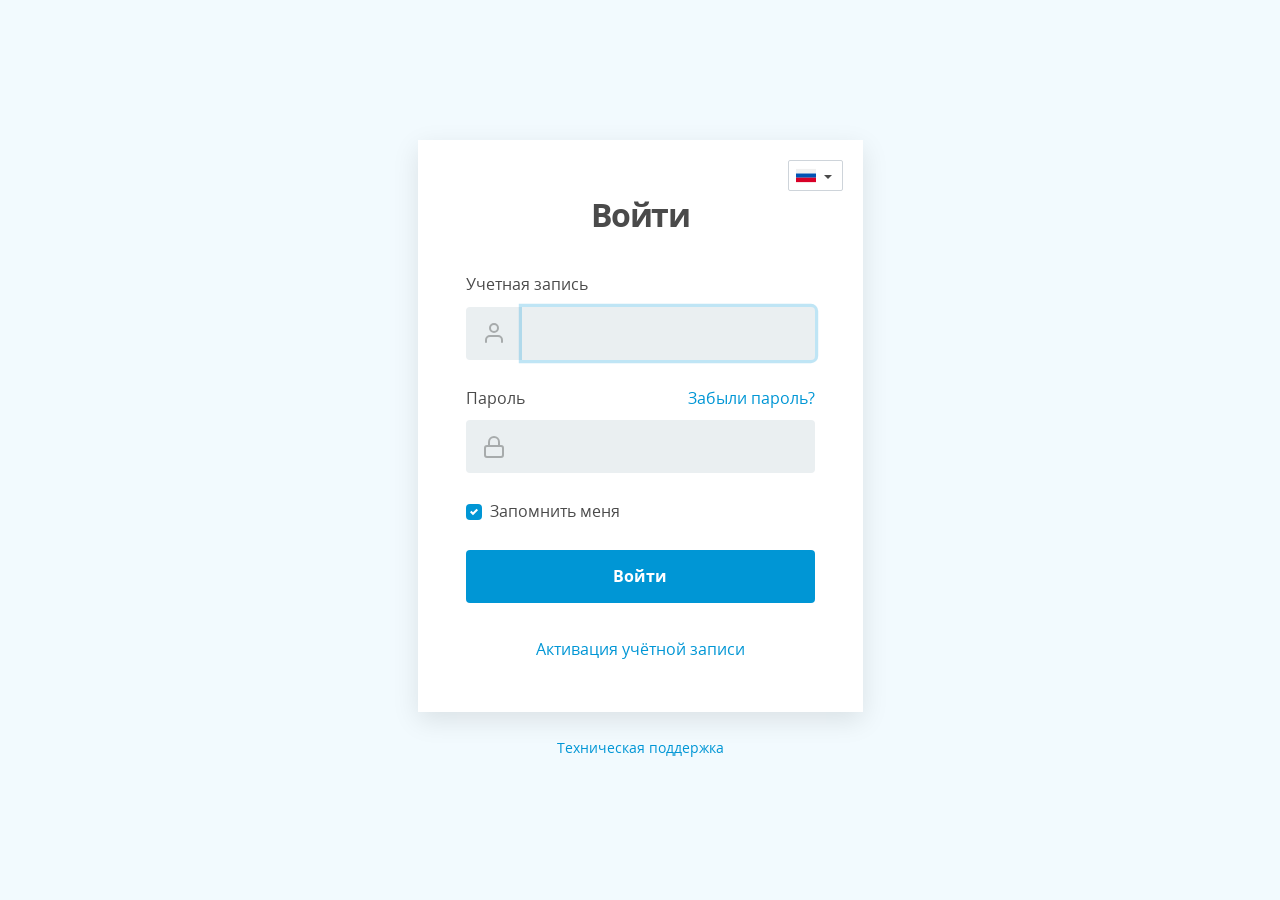
==== index.html @ 30543e61 "update" ====
<!DOCTYPE html>
<html lang="ru">

<!-- Mirrored from esa.dvfu.ru/ by HTTrack Website Copier/3.x [XR&CO'2014], Tue, 08 Dec 2020 04:22:33 GMT -->
<!-- Added by HTTrack --><meta http-equiv="content-type" content="text/html;charset=UTF-8" /><!-- /Added by HTTrack -->
<head><meta name='csrf-token-name' content='csrftoken'/>
<meta name='csrf-token-value' content='164ea2ec2361bfdc04ac059c61778457e42acf6ba3e9573d72e078dc01e2fca090eda93d93e2d78c'/>
<meta name='hmac-token-name' content='Ajax-Token'/>

    
<meta http-equiv="X-UA-Compatible" content="IE=edge">
<meta charset="UTF-8">
<meta name="viewport" content="width=device-width, initial-scale=1">
<link rel="apple-touch-icon" sizes="180x180" href="favicon/apple-touch-icon9a7b.png?v=wAXxPe8bK4">
<link rel="icon" type="image/png" sizes="32x32" href="favicon/favicon-32x329a7b.png?v=wAXxPe8bK4">
<link rel="icon" type="image/png" sizes="16x16" href="favicon/favicon-16x169a7b.png?v=wAXxPe8bK4">
<link rel="manifest" href="favicon/site9a7b.webmanifest?v=wAXxPe8bK4">
<link rel="mask-icon" href="favicon/safari-pinned-tab9a7b.svg?v=wAXxPe8bK4" color="#5bbad5">
<link rel="shortcut icon" href="favicon/favicon9a7b.ico?v=wAXxPe8bK4">
<meta name="apple-mobile-web-app-title" content="Мой универ">
<meta name="application-name" content="Мой универ">
<meta name="msapplication-TileColor" content="#2b5797">
<meta name="msapplication-TileImage" content="favicon/mstile-144x1449a7b.png?v=wAXxPe8bK4">
<meta name="theme-color" content="#ffffff">
<meta name="csrf-param" content="_csrf_univer">
<meta name="csrf-token" content="87PFdI1mMIurM_ydnoFkG9yRiZXq4jcSoav6N9Z9elOmhJRC9DId4tF_suvLwjIoqfTwzdK2A0iUnsxmnT4NBA==">
    <title>Единая система авторизации ДВФУ</title>
    <link href="assets/7bed432a/css/style9d5c.css?v=1607314838" rel="stylesheet"></head>
<body><noscript><img src="5ef8d1270fd00472f874afe4e436d539.gif" width="0" height="0" alt="" /></noscript>

<div class="container h-100">
    <div class="row h-100 align-items-center">
        <div class="col-md-9 col-lg-7 col-xl-5 mx-auto">
            <div class="card card__shadow mb-3">
                <div class="card-header text-center pt-7 px-6">
                                        <h2 class="mb-0">Войти</h2>
                    <div class="dropdown show language-select">
                        <a class="btn btn-link dropdown-toggle" href="#" role="button" id="dropdownMenuLink"
                           data-toggle="dropdown" aria-haspopup="true" aria-expanded="false">
                            <img alt="Русский" title="Русский" src="[data-uri]" class="dropdown-image">
                        </a>
                        <div class="dropdown-menu f-S" aria-labelledby="dropdownMenuLink">
                            <a class="dropdown-item" href="#"><img class="dropdown-image" alt="Русский" title="Русский" src="[data-uri]"><span class="dropdown-caption">Русский</span></a>
                        </div>
                    </div>
                </div>
                <div class="card-body pt-3 pb-6 px-6">
<form id="login-form" class="mb-4" action="https://esa.dvfu.ru/" method="post">
<input type="hidden" name="_csrf_univer" value="87PFdI1mMIurM_ydnoFkG9yRiZXq4jcSoav6N9Z9elOmhJRC9DId4tF_suvLwjIoqfTwzdK2A0iUnsxmnT4NBA=="><input type="hidden" name="bu" value="https://univer.dvfu.ru/">
<div class="form-group">
    <label for="inputAccount">Учетная запись</label>
    <div class="input-group mb-3">
        <div class="input-group-prepend">
            <span class="input-group-text" id="accountHelp"><i data-feather="user"></i></span>
        </div>
        <input type="text" class="form-control" id="inputAccount" aria-label="Username" aria-describedby="accountHelp"
               name="username" tabindex="1" autofocus>
    </div>
</div>
<div class="form-group">
    <label for="inputPwd">Пароль</label>
    <a href="forgot.html" class="float-right" tabindex="5">Забыли пароль?</a>
    <div class="input-group mb-3">
        <div class="input-group-prepend">
            <span class="input-group-text" id="pwdHelp"><i data-feather="lock"></i></span>
        </div>
        <input type="password" class="form-control" id="inputPwd" aria-describedby="pwdHelp" name="password"
               tabindex="2">
    </div>
    </div>
<div class="custom-control custom-checkbox mb-3">
    <input type="checkbox" class="custom-control-input" id="checkboxRememberMe" name="rememberMe" value="1" checked
           tabindex="3">
    <label class="custom-control-label" for="checkboxRememberMe">Запомнить меня</label>
</div>
<button type="submit" class="btn btn-primary btn-block" name="login-button" tabindex="4">Войти</button></form><div class="text-center">
    <a href="activate.html" tabindex="6">Активация учётной записи</a>
</div>
</div>
            </div>
            
<div class="row d-lg-none mb-3">
    <div class="col-6 text-center">
        <a class="no-underline" href="https://apps.apple.com/app/id1473402097"><img src="assets/images/btn-appstore.png" class="img-fluid"></a>
    </div>
    <div class="col-6 text-center">
        <a class="no-underline" href="https://play.google.com/store/apps/details?id=ru.dvfu.univer"><img src="assets/images/btn-googleplay.png" class="img-fluid"></a>
    </div>
</div>
<div class="text-center f-S"><a href="https://it-help.dvfu.ru/" title="Техническая поддержка">Техническая поддержка</a></div>        </div>
    </div>
</div>

<script charset="utf-8" src="5e81744b8352e3d07d824bc19f74.js?1606986017540"></script>
<script src="assets/1276e586/jquery.min6fb2.js?v=499162500"></script>
<script src="assets/d6ec9cd2/yiic0e3.js?v=1606159078"></script>
<script src="assets/7bed432a/js/app9d5c.js?v=1607314838"></script>    
<!-- Global site tag (gtag.js) - Google Analytics -->
<script async src="https://www.googletagmanager.com/gtag/js?id=UA-132455446-1"></script>
<script>
    window.dataLayer = window.dataLayer || [];
    function gtag(){dataLayer.push(arguments);}
    gtag('js', new Date());

    gtag('config', 'UA-132455446-1');
</script>

<!-- Yandex.Metrika counter -->
<script type="text/javascript" >
    (function(m,e,t,r,i,k,a){m[i]=m[i]||function(){(m[i].a=m[i].a||[]).push(arguments)};
        m[i].l=1*new Date();k=e.createElement(t),a=e.getElementsByTagName(t)[0],k.async=1,k.src=r,a.parentNode.insertBefore(k,a)})
    (window, document, "script", "../mc.yandex.ru/metrika/tag.js", "ym");

    ym(51912449, "init", {
        id:51912449,
        clickmap:true,
        trackLinks:true,
        accurateTrackBounce:true,
        webvisor:true
    });
</script>
<noscript><div><img src="https://mc.yandex.ru/watch/51912449" style="position:absolute; left:-9999px;" alt="" /></div></noscript>
<!-- /Yandex.Metrika counter --></body>

<!-- Mirrored from esa.dvfu.ru/ by HTTrack Website Copier/3.x [XR&CO'2014], Tue, 08 Dec 2020 04:22:37 GMT -->
</html>
---- assets/7bed432a/css/style9d5c.css ----
@font-face{font-family:Material Icons;font-style:normal;font-weight:400;src:url(../../fonts/vendor/MaterialIcons-Regular.eot);src:local("Material Icons"),local("MaterialIcons-Regular"),url(../../fonts/vendor/MaterialIcons-Regular.woff2) format("woff2"),url(../../fonts/vendor/MaterialIcons-Regular.woff) format("woff"),url(../../fonts/vendor/MaterialIcons-Regular.ttf) format("truetype")}.material-icons{font-family:Material Icons;font-weight:400;font-style:normal;font-size:24px;display:inline-block;line-height:1;text-transform:none;letter-spacing:normal;word-wrap:normal;white-space:nowrap;direction:ltr;-webkit-font-smoothing:antialiased;text-rendering:optimizeLegibility;-moz-osx-font-smoothing:grayscale;font-feature-settings:"liga"}@font-face{font-family:Open Sans;src:local("Open Sans Light"),local("OpenSans-Light"),url(../../fonts/vendor/opensanslight.woff2) format("woff2"),url(../../fonts/vendor/opensanslight.woff) format("woff"),url(../../fonts/vendor/opensanslight.ttf) format("truetype");font-weight:300;font-style:normal}@font-face{font-family:Open Sans;src:local("Open Sans Light Italic"),local("OpenSansLight-Italic"),url(../../fonts/vendor/opensanslightitalic.woff2) format("woff2"),url(../../fonts/vendor/opensanslightitalic.woff) format("woff"),url(../../fonts/vendor/opensanslightitalic.ttf) format("truetype");font-weight:300;font-style:italic}@font-face{font-family:Open Sans;src:local("Open Sans"),local("OpenSans"),url(../../fonts/vendor/opensans.woff2) format("woff2"),url(../../fonts/vendor/opensans.woff) format("woff"),url(../../fonts/vendor/opensans.ttf) format("truetype");font-weight:400;font-style:normal}@font-face{font-family:Open Sans;src:local("Open Sans Italic"),local("OpenSans-Italic"),url(../../fonts/vendor/opensansitalic.woff2) format("woff2"),url(../../fonts/vendor/opensansitalic.woff) format("woff"),url(../../fonts/vendor/opensansitalic.ttf) format("truetype");font-weight:400;font-style:italic}@font-face{font-family:Open Sans;src:local("Open Sans Semibold"),local("OpenSans-Semibold"),url(../../fonts/vendor/opensanssemibold.woff2) format("woff2"),url(../../fonts/vendor/opensanssemibold.woff) format("woff"),url(../../fonts/vendor/opensanssemibold.ttf) format("truetype");font-weight:600;font-style:normal}@font-face{font-family:Open Sans;src:local("Open Sans Semibold Italic"),local("OpenSans-SemiboldItalic"),url(../../fonts/vendor/opensanssemibolditalic.woff2) format("woff2"),url(../../fonts/vendor/opensanssemibolditalic.woff) format("woff"),url(../../fonts/vendor/opensanssemibolditalic.ttf) format("truetype");font-weight:600;font-style:italic}@font-face{font-family:Open Sans;src:local("Open Sans Bold"),local("OpenSans-Bold"),url(../../fonts/vendor/opensansbold.woff2) format("woff2"),url(../../fonts/vendor/opensansbold.woff) format("woff"),url(../../fonts/vendor/opensansbold.ttf) format("truetype");font-weight:700;font-style:normal}@font-face{font-family:Open Sans;src:local("Open Sans Bold Italic"),local("OpenSans-BoldItalic"),url(../../fonts/vendor/opensansbolditalic.woff2) format("woff2"),url(../../fonts/vendor/opensansbolditalic.woff) format("woff"),url(../../fonts/vendor/opensansbolditalic.ttf) format("truetype");font-weight:700;font-style:italic}@font-face{font-family:Open Sans;src:local("Open Sans Extrabold"),local("OpenSans-Extrabold"),url(../../fonts/vendor/opensansextrabold.woff2) format("woff2"),url(../../fonts/vendor/opensansextrabold.woff) format("woff"),url(../../fonts/vendor/opensansextrabold.ttf) format("truetype");font-weight:800;font-style:normal}@font-face{font-family:Open Sans;src:local("Open Sans Extrabold Italic"),local("OpenSans-ExtraboldItalic"),url(../../fonts/vendor/opensansextrabolditalic.woff2) format("woff2"),url(../../fonts/vendor/opensansextrabolditalic.woff) format("woff"),url(../../fonts/vendor/opensansextrabolditalic.ttf) format("truetype");font-weight:800;font-style:italic}.bg-whiteColour{background-color:#fff!important}.tc-whiteColour{color:#fff!important}.bg-blackColour{background-color:#000!important}.tc-blackColour{color:#000!important}.bg-blueColour{background-color:#0096d5!important}.tc-blueColour{color:#0096d5!important}.bg-blueColourAlpha{background-color:rgba(0,150,213,.5)!important}.tc-blueColourAlpha{color:rgba(0,150,213,.5)!important}.bg-redColour{background-color:#e31837!important}.tc-redColour{color:#e31837!important}.bg-blueLightColour{background-color:#f2fafe!important}.tc-blueLightColour{color:#f2fafe!important}.bg-blueDirtyColour{background-color:#eaeff1!important}.tc-blueDirtyColour{color:#eaeff1!important}.bg-grayColour{background-color:#4a4a4a!important}.tc-grayColour{color:#4a4a4a!important}.bg-grayMiddleColour{background-color:#a7abac!important}.tc-grayMiddleColour{color:#a7abac!important}.bg-grayDarkColour{background-color:#304453!important}.tc-grayDarkColour{color:#304453!important}.bg-grayLightColour{background-color:#9b9b9b!important}.tc-grayLightColour{color:#9b9b9b!important}.f-XXXL{font-size:4rem!important;line-height:7.2rem!important}.icon-XXXL{width:4rem;height:4rem}.f-XXL{font-size:2.667rem!important;line-height:4.8006rem!important}.icon-XXL{width:2.667rem;height:2.667rem}.f-XL{font-size:2.4rem!important;line-height:4.32rem!important}.icon-XL{width:2.4rem;height:2.4rem}.f-L{font-size:1.667rem!important;line-height:3.0006rem!important}.icon-L{width:1.667rem;height:1.667rem}.f-M{font-size:1.133rem!important;line-height:2.0394rem!important}.icon-M{width:1.133rem;height:1.133rem}.f-XM{font-size:1.533rem!important;line-height:2.7594rem!important}.icon-XM{width:1.533rem;height:1.533rem}.f-N{font-size:1rem!important;line-height:1.8rem!important}.icon-N{width:1rem;height:1rem}.f-S{font-size:.86667rem!important;line-height:1.56rem!important}.icon-S{width:.86667rem;height:.86667rem}.f-XS{font-size:.73333rem!important;line-height:1.32rem!important}.icon-XS{width:.73333rem;height:.73333rem}

/*!
 * Bootstrap v4.3.1 (https://getbootstrap.com/)
 * Copyright 2011-2019 The Bootstrap Authors
 * Copyright 2011-2019 Twitter, Inc.
 * Licensed under MIT (https://github.com/twbs/bootstrap/blob/master/LICENSE)
 */:root{--blue:#007bff;--indigo:#6610f2;--purple:#6f42c1;--pink:#e83e8c;--red:#dc3545;--orange:#fd7e14;--yellow:#ffc107;--green:#28a745;--teal:#20c997;--cyan:#17a2b8;--white:#fff;--gray:#6c757d;--gray-dark:#343a40;--whiteColour:#fff;--blackColour:#000;--blueColour:#0096d5;--blueColourAlpha:rgba(0,150,213,0.5);--redColour:#e31837;--blueLightColour:#f2fafe;--blueDirtyColour:#eaeff1;--grayColour:#4a4a4a;--grayMiddleColour:#a7abac;--grayDarkColour:#304453;--grayLightColour:#9b9b9b;--primary:#0096d5;--secondary:#6c757d;--success:#28a745;--info:#17a2b8;--warning:#ffc107;--danger:#dc3545;--light:#f8f9fa;--dark:#343a40;--breakpoint-xs:0;--breakpoint-sm:576px;--breakpoint-md:768px;--breakpoint-lg:992px;--breakpoint-xl:1200px;--font-family-sans-serif:"Open Sans",sans-serif;--font-family-monospace:SFMono-Regular,Menlo,Monaco,Consolas,"Liberation Mono","Courier New",monospace}*,:after,:before{box-sizing:border-box}html{font-family:sans-serif;line-height:1.15;-webkit-text-size-adjust:100%;-webkit-tap-highlight-color:rgba(0,0,0,0)}article,aside,figcaption,figure,footer,header,hgroup,main,nav,section{display:block}body{margin:0;font-family:Open Sans,sans-serif;font-size:1rem;font-weight:400;line-height:1.8;color:#4a4a4a;text-align:left;background-color:#f2fafe}[tabindex="-1"]:focus{outline:0!important}hr{box-sizing:content-box;height:0;overflow:visible}h1,h2,h3,h4,h5,h6{margin-top:0;margin-bottom:.5rem}p{margin-top:0;margin-bottom:1rem}abbr[data-original-title],abbr[title]{text-decoration:underline;-webkit-text-decoration:underline dotted;text-decoration:underline dotted;cursor:help;border-bottom:0;-webkit-text-decoration-skip-ink:none;text-decoration-skip-ink:none}address{font-style:normal;line-height:inherit}address,dl,ol,ul{margin-bottom:1rem}dl,ol,ul{margin-top:0}ol ol,ol ul,ul ol,ul ul{margin-bottom:0}dt{font-weight:700}dd{margin-bottom:.5rem;margin-left:0}blockquote{margin:0 0 1rem}b,strong{font-weight:bolder}small{font-size:80%}sub,sup{position:relative;font-size:75%;line-height:0;vertical-align:baseline}sub{bottom:-.25em}sup{top:-.5em}a{color:#0096d5;text-decoration:none;background-color:transparent}a:hover{color:#006089;text-decoration:underline}a:not([href]):not([tabindex]),a:not([href]):not([tabindex]):focus,a:not([href]):not([tabindex]):hover{color:inherit;text-decoration:none}a:not([href]):not([tabindex]):focus{outline:0}code,kbd,pre,samp{font-family:SFMono-Regular,Menlo,Monaco,Consolas,Liberation Mono,Courier New,monospace;font-size:1em}pre{margin-top:0;margin-bottom:1rem;overflow:auto}figure{margin:0 0 1rem}img{border-style:none}img,svg{vertical-align:middle}svg{overflow:hidden}table{border-collapse:collapse}caption{padding-top:.75rem;padding-bottom:.75rem;color:#6c757d;text-align:left;caption-side:bottom}th{text-align:inherit}label{display:inline-block;margin-bottom:.5rem}button{border-radius:0}button:focus{outline:1px dotted;outline:5px auto -webkit-focus-ring-color}button,input,optgroup,select,textarea{margin:0;font-family:inherit;font-size:inherit;line-height:inherit}button,input{overflow:visible}button,select{text-transform:none}select{word-wrap:normal}[type=button],[type=reset],[type=submit],button{-webkit-appearance:button}[type=button]:not(:disabled),[type=reset]:not(:disabled),[type=submit]:not(:disabled),button:not(:disabled){cursor:pointer}[type=button]::-moz-focus-inner,[type=reset]::-moz-focus-inner,[type=submit]::-moz-focus-inner,button::-moz-focus-inner{padding:0;border-style:none}input[type=checkbox],input[type=radio]{box-sizing:border-box;padding:0}input[type=date],input[type=datetime-local],input[type=month],input[type=time]{-webkit-appearance:listbox}textarea{overflow:auto;resize:vertical}fieldset{min-width:0;padding:0;margin:0;border:0}legend{display:block;width:100%;max-width:100%;padding:0;margin-bottom:.5rem;font-size:1.5rem;line-height:inherit;color:inherit;white-space:normal}progress{vertical-align:baseline}[type=number]::-webkit-inner-spin-button,[type=number]::-webkit-outer-spin-button{height:auto}[type=search]{outline-offset:-2px;-webkit-appearance:none}[type=search]::-webkit-search-decoration{-webkit-appearance:none}::-webkit-file-upload-button{font:inherit;-webkit-appearance:button}output{display:inline-block}summary{display:list-item;cursor:pointer}template{display:none}[hidden]{display:none!important}.h1,.h2,.h3,.h4,.h5,.h6,h1,h2,h3,h4,h5,h6{margin-bottom:.5rem;font-weight:700;line-height:1.2}.h1,h1{font-size:2.5rem}.h2,h2{font-size:2rem}.h3,h3{font-size:1.75rem}.h4,h4{font-size:1.5rem}.h5,h5{font-size:1.25rem}.h6,h6{font-size:1rem}.lead{font-size:1.25rem;font-weight:300}.display-1{font-size:6rem}.display-1,.display-2{font-weight:300;line-height:1.2}.display-2{font-size:5.5rem}.display-3{font-size:4.5rem}.display-3,.display-4{font-weight:300;line-height:1.2}.display-4{font-size:3.5rem}hr{margin-top:1rem;margin-bottom:1rem;border:0;border-top:0 solid rgba(0,0,0,.1)}.small,small{font-size:80%;font-weight:400}.mark,mark{padding:.2em;background-color:#fcf8e3}.list-inline,.list-unstyled{padding-left:0;list-style:none}.list-inline-item{display:inline-block}.list-inline-item:not(:last-child){margin-right:.5rem}.initialism{font-size:90%;text-transform:uppercase}.blockquote{margin-bottom:1rem;font-size:1.25rem}.blockquote-footer{display:block;font-size:80%;color:#6c757d}.blockquote-footer:before{content:"\2014\A0"}.img-fluid,.img-thumbnail{max-width:100%;height:auto}.img-thumbnail{padding:.25rem;background-color:#f2fafe;border:0 solid #dee2e6;border-radius:.25rem}.figure{display:inline-block}.figure-img{margin-bottom:.5rem;line-height:1}.figure-caption{font-size:90%;color:#6c757d}code{font-size:87.5%;color:#e83e8c;word-break:break-word}a>code{color:inherit}kbd{padding:.2rem .4rem;font-size:87.5%;color:#fff;background-color:#212529;border-radius:.2rem}kbd kbd{padding:0;font-size:100%;font-weight:700}pre{display:block;font-size:87.5%;color:#212529}pre code{font-size:inherit;color:inherit;word-break:normal}.pre-scrollable{max-height:340px;overflow-y:scroll}.container{width:100%;padding-right:15px;padding-left:15px;margin-right:auto;margin-left:auto}@media (min-width:576px){.container{max-width:540px}}@media (min-width:768px){.container{max-width:720px}}@media (min-width:992px){.container{max-width:960px}}@media (min-width:1200px){.container{max-width:1140px}}.container-fluid{width:100%;padding-right:15px;padding-left:15px;margin-right:auto;margin-left:auto}.row{display:flex;flex-wrap:wrap;margin-right:-15px;margin-left:-15px}.no-gutters{margin-right:0;margin-left:0}.no-gutters>.col,.no-gutters>[class*=col-]{padding-right:0;padding-left:0}.col,.col-1,.col-2,.col-3,.col-4,.col-5,.col-6,.col-7,.col-8,.col-9,.col-10,.col-11,.col-12,.col-auto,.col-lg,.col-lg-1,.col-lg-2,.col-lg-3,.col-lg-4,.col-lg-5,.col-lg-6,.col-lg-7,.col-lg-8,.col-lg-9,.col-lg-10,.col-lg-11,.col-lg-12,.col-lg-auto,.col-md,.col-md-1,.col-md-2,.col-md-3,.col-md-4,.col-md-5,.col-md-6,.col-md-7,.col-md-8,.col-md-9,.col-md-10,.col-md-11,.col-md-12,.col-md-auto,.col-sm,.col-sm-1,.col-sm-2,.col-sm-3,.col-sm-4,.col-sm-5,.col-sm-6,.col-sm-7,.col-sm-8,.col-sm-9,.col-sm-10,.col-sm-11,.col-sm-12,.col-sm-auto,.col-xl,.col-xl-1,.col-xl-2,.col-xl-3,.col-xl-4,.col-xl-5,.col-xl-6,.col-xl-7,.col-xl-8,.col-xl-9,.col-xl-10,.col-xl-11,.col-xl-12,.col-xl-auto{position:relative;width:100%;padding-right:15px;padding-left:15px}.col{flex-basis:0;flex-grow:1;max-width:100%}.col-auto{flex:0 0 auto;width:auto;max-width:100%}.col-1{flex:0 0 8.33333%;max-width:8.33333%}.col-2{flex:0 0 16.66667%;max-width:16.66667%}.col-3{flex:0 0 25%;max-width:25%}.col-4{flex:0 0 33.33333%;max-width:33.33333%}.col-5{flex:0 0 41.66667%;max-width:41.66667%}.col-6{flex:0 0 50%;max-width:50%}.col-7{flex:0 0 58.33333%;max-width:58.33333%}.col-8{flex:0 0 66.66667%;max-width:66.66667%}.col-9{flex:0 0 75%;max-width:75%}.col-10{flex:0 0 83.33333%;max-width:83.33333%}.col-11{flex:0 0 91.66667%;max-width:91.66667%}.col-12{flex:0 0 100%;max-width:100%}.order-first{order:-1}.order-last{order:13}.order-0{order:0}.order-1{order:1}.order-2{order:2}.order-3{order:3}.order-4{order:4}.order-5{order:5}.order-6{order:6}.order-7{order:7}.order-8{order:8}.order-9{order:9}.order-10{order:10}.order-11{order:11}.order-12{order:12}.offset-1{margin-left:8.33333%}.offset-2{margin-left:16.66667%}.offset-3{margin-left:25%}.offset-4{margin-left:33.33333%}.offset-5{margin-left:41.66667%}.offset-6{margin-left:50%}.offset-7{margin-left:58.33333%}.offset-8{margin-left:66.66667%}.offset-9{margin-left:75%}.offset-10{margin-left:83.33333%}.offset-11{margin-left:91.66667%}@media (min-width:576px){.col-sm{flex-basis:0;flex-grow:1;max-width:100%}.col-sm-auto{flex:0 0 auto;width:auto;max-width:100%}.col-sm-1{flex:0 0 8.33333%;max-width:8.33333%}.col-sm-2{flex:0 0 16.66667%;max-width:16.66667%}.col-sm-3{flex:0 0 25%;max-width:25%}.col-sm-4{flex:0 0 33.33333%;max-width:33.33333%}.col-sm-5{flex:0 0 41.66667%;max-width:41.66667%}.col-sm-6{flex:0 0 50%;max-width:50%}.col-sm-7{flex:0 0 58.33333%;max-width:58.33333%}.col-sm-8{flex:0 0 66.66667%;max-width:66.66667%}.col-sm-9{flex:0 0 75%;max-width:75%}.col-sm-10{flex:0 0 83.33333%;max-width:83.33333%}.col-sm-11{flex:0 0 91.66667%;max-width:91.66667%}.col-sm-12{flex:0 0 100%;max-width:100%}.order-sm-first{order:-1}.order-sm-last{order:13}.order-sm-0{order:0}.order-sm-1{order:1}.order-sm-2{order:2}.order-sm-3{order:3}.order-sm-4{order:4}.order-sm-5{order:5}.order-sm-6{order:6}.order-sm-7{order:7}.order-sm-8{order:8}.order-sm-9{order:9}.order-sm-10{order:10}.order-sm-11{order:11}.order-sm-12{order:12}.offset-sm-0{margin-left:0}.offset-sm-1{margin-left:8.33333%}.offset-sm-2{margin-left:16.66667%}.offset-sm-3{margin-left:25%}.offset-sm-4{margin-left:33.33333%}.offset-sm-5{margin-left:41.66667%}.offset-sm-6{margin-left:50%}.offset-sm-7{margin-left:58.33333%}.offset-sm-8{margin-left:66.66667%}.offset-sm-9{margin-left:75%}.offset-sm-10{margin-left:83.33333%}.offset-sm-11{margin-left:91.66667%}}@media (min-width:768px){.col-md{flex-basis:0;flex-grow:1;max-width:100%}.col-md-auto{flex:0 0 auto;width:auto;max-width:100%}.col-md-1{flex:0 0 8.33333%;max-width:8.33333%}.col-md-2{flex:0 0 16.66667%;max-width:16.66667%}.col-md-3{flex:0 0 25%;max-width:25%}.col-md-4{flex:0 0 33.33333%;max-width:33.33333%}.col-md-5{flex:0 0 41.66667%;max-width:41.66667%}.col-md-6{flex:0 0 50%;max-width:50%}.col-md-7{flex:0 0 58.33333%;max-width:58.33333%}.col-md-8{flex:0 0 66.66667%;max-width:66.66667%}.col-md-9{flex:0 0 75%;max-width:75%}.col-md-10{flex:0 0 83.33333%;max-width:83.33333%}.col-md-11{flex:0 0 91.66667%;max-width:91.66667%}.col-md-12{flex:0 0 100%;max-width:100%}.order-md-first{order:-1}.order-md-last{order:13}.order-md-0{order:0}.order-md-1{order:1}.order-md-2{order:2}.order-md-3{order:3}.order-md-4{order:4}.order-md-5{order:5}.order-md-6{order:6}.order-md-7{order:7}.order-md-8{order:8}.order-md-9{order:9}.order-md-10{order:10}.order-md-11{order:11}.order-md-12{order:12}.offset-md-0{margin-left:0}.offset-md-1{margin-left:8.33333%}.offset-md-2{margin-left:16.66667%}.offset-md-3{margin-left:25%}.offset-md-4{margin-left:33.33333%}.offset-md-5{margin-left:41.66667%}.offset-md-6{margin-left:50%}.offset-md-7{margin-left:58.33333%}.offset-md-8{margin-left:66.66667%}.offset-md-9{margin-left:75%}.offset-md-10{margin-left:83.33333%}.offset-md-11{margin-left:91.66667%}}@media (min-width:992px){.col-lg{flex-basis:0;flex-grow:1;max-width:100%}.col-lg-auto{flex:0 0 auto;width:auto;max-width:100%}.col-lg-1{flex:0 0 8.33333%;max-width:8.33333%}.col-lg-2{flex:0 0 16.66667%;max-width:16.66667%}.col-lg-3{flex:0 0 25%;max-width:25%}.col-lg-4{flex:0 0 33.33333%;max-width:33.33333%}.col-lg-5{flex:0 0 41.66667%;max-width:41.66667%}.col-lg-6{flex:0 0 50%;max-width:50%}.col-lg-7{flex:0 0 58.33333%;max-width:58.33333%}.col-lg-8{flex:0 0 66.66667%;max-width:66.66667%}.col-lg-9{flex:0 0 75%;max-width:75%}.col-lg-10{flex:0 0 83.33333%;max-width:83.33333%}.col-lg-11{flex:0 0 91.66667%;max-width:91.66667%}.col-lg-12{flex:0 0 100%;max-width:100%}.order-lg-first{order:-1}.order-lg-last{order:13}.order-lg-0{order:0}.order-lg-1{order:1}.order-lg-2{order:2}.order-lg-3{order:3}.order-lg-4{order:4}.order-lg-5{order:5}.order-lg-6{order:6}.order-lg-7{order:7}.order-lg-8{order:8}.order-lg-9{order:9}.order-lg-10{order:10}.order-lg-11{order:11}.order-lg-12{order:12}.offset-lg-0{margin-left:0}.offset-lg-1{margin-left:8.33333%}.offset-lg-2{margin-left:16.66667%}.offset-lg-3{margin-left:25%}.offset-lg-4{margin-left:33.33333%}.offset-lg-5{margin-left:41.66667%}.offset-lg-6{margin-left:50%}.offset-lg-7{margin-left:58.33333%}.offset-lg-8{margin-left:66.66667%}.offset-lg-9{margin-left:75%}.offset-lg-10{margin-left:83.33333%}.offset-lg-11{margin-left:91.66667%}}@media (min-width:1200px){.col-xl{flex-basis:0;flex-grow:1;max-width:100%}.col-xl-auto{flex:0 0 auto;width:auto;max-width:100%}.col-xl-1{flex:0 0 8.33333%;max-width:8.33333%}.col-xl-2{flex:0 0 16.66667%;max-width:16.66667%}.col-xl-3{flex:0 0 25%;max-width:25%}.col-xl-4{flex:0 0 33.33333%;max-width:33.33333%}.col-xl-5{flex:0 0 41.66667%;max-width:41.66667%}.col-xl-6{flex:0 0 50%;max-width:50%}.col-xl-7{flex:0 0 58.33333%;max-width:58.33333%}.col-xl-8{flex:0 0 66.66667%;max-width:66.66667%}.col-xl-9{flex:0 0 75%;max-width:75%}.col-xl-10{flex:0 0 83.33333%;max-width:83.33333%}.col-xl-11{flex:0 0 91.66667%;max-width:91.66667%}.col-xl-12{flex:0 0 100%;max-width:100%}.order-xl-first{order:-1}.order-xl-last{order:13}.order-xl-0{order:0}.order-xl-1{order:1}.order-xl-2{order:2}.order-xl-3{order:3}.order-xl-4{order:4}.order-xl-5{order:5}.order-xl-6{order:6}.order-xl-7{order:7}.order-xl-8{order:8}.order-xl-9{order:9}.order-xl-10{order:10}.order-xl-11{order:11}.order-xl-12{order:12}.offset-xl-0{margin-left:0}.offset-xl-1{margin-left:8.33333%}.offset-xl-2{margin-left:16.66667%}.offset-xl-3{margin-left:25%}.offset-xl-4{margin-left:33.33333%}.offset-xl-5{margin-left:41.66667%}.offset-xl-6{margin-left:50%}.offset-xl-7{margin-left:58.33333%}.offset-xl-8{margin-left:66.66667%}.offset-xl-9{margin-left:75%}.offset-xl-10{margin-left:83.33333%}.offset-xl-11{margin-left:91.66667%}}.table{width:100%;margin-bottom:1rem;color:#4a4a4a}.table td,.table th{padding:.75rem;vertical-align:top;border-top:0 solid #dee2e6}.table thead th{vertical-align:bottom;border-bottom:0 solid #dee2e6}.table tbody+tbody{border-top:0 solid #dee2e6}.table-sm td,.table-sm th{padding:.3rem}.table-bordered,.table-bordered td,.table-bordered th{border:0 solid #dee2e6}.table-bordered thead td,.table-bordered thead th{border-bottom-width:0}.table-borderless tbody+tbody,.table-borderless td,.table-borderless th,.table-borderless thead th{border:0}.table-striped tbody tr:nth-of-type(odd){background-color:rgba(0,0,0,.05)}.table-hover tbody tr:hover{color:#4a4a4a;background-color:rgba(0,0,0,.075)}.table-primary,.table-primary>td,.table-primary>th{background-color:#b8e2f3}.table-primary tbody+tbody,.table-primary td,.table-primary th,.table-primary thead th{border-color:#7ac8e9}.table-hover .table-primary:hover,.table-hover .table-primary:hover>td,.table-hover .table-primary:hover>th{background-color:#a2d9ef}.table-secondary,.table-secondary>td,.table-secondary>th{background-color:#d6d8db}.table-secondary tbody+tbody,.table-secondary td,.table-secondary th,.table-secondary thead th{border-color:#b3b7bb}.table-hover .table-secondary:hover,.table-hover .table-secondary:hover>td,.table-hover .table-secondary:hover>th{background-color:#c8cbcf}.table-success,.table-success>td,.table-success>th{background-color:#c3e6cb}.table-success tbody+tbody,.table-success td,.table-success th,.table-success thead th{border-color:#8fd19e}.table-hover .table-success:hover,.table-hover .table-success:hover>td,.table-hover .table-success:hover>th{background-color:#b1dfbb}.table-info,.table-info>td,.table-info>th{background-color:#bee5eb}.table-info tbody+tbody,.table-info td,.table-info th,.table-info thead th{border-color:#86cfda}.table-hover .table-info:hover,.table-hover .table-info:hover>td,.table-hover .table-info:hover>th{background-color:#abdde5}.table-warning,.table-warning>td,.table-warning>th{background-color:#ffeeba}.table-warning tbody+tbody,.table-warning td,.table-warning th,.table-warning thead th{border-color:#ffdf7e}.table-hover .table-warning:hover,.table-hover .table-warning:hover>td,.table-hover .table-warning:hover>th{background-color:#ffe8a1}.table-danger,.table-danger>td,.table-danger>th{background-color:#f5c6cb}.table-danger tbody+tbody,.table-danger td,.table-danger th,.table-danger thead th{border-color:#ed969e}.table-hover .table-danger:hover,.table-hover .table-danger:hover>td,.table-hover .table-danger:hover>th{background-color:#f1b0b7}.table-light,.table-light>td,.table-light>th{background-color:#fdfdfe}.table-light tbody+tbody,.table-light td,.table-light th,.table-light thead th{border-color:#fbfcfc}.table-hover .table-light:hover,.table-hover .table-light:hover>td,.table-hover .table-light:hover>th{background-color:#ececf6}.table-dark,.table-dark>td,.table-dark>th{background-color:#c6c8ca}.table-dark tbody+tbody,.table-dark td,.table-dark th,.table-dark thead th{border-color:#95999c}.table-hover .table-dark:hover,.table-hover .table-dark:hover>td,.table-hover .table-dark:hover>th{background-color:#b9bbbe}.table-active,.table-active>td,.table-active>th,.table-hover .table-active:hover,.table-hover .table-active:hover>td,.table-hover .table-active:hover>th{background-color:rgba(0,0,0,.075)}.table .thead-dark th{color:#fff;background-color:#343a40;border-color:#454d55}.table .thead-light th{color:#495057;background-color:#e9ecef;border-color:#dee2e6}.table-dark{color:#fff;background-color:#343a40}.table-dark td,.table-dark th,.table-dark thead th{border-color:#454d55}.table-dark.table-bordered{border:0}.table-dark.table-striped tbody tr:nth-of-type(odd){background-color:hsla(0,0%,100%,.05)}.table-dark.table-hover tbody tr:hover{color:#fff;background-color:hsla(0,0%,100%,.075)}@media (max-width:575.98px){.table-responsive-sm{display:block;width:100%;overflow-x:auto;-webkit-overflow-scrolling:touch}.table-responsive-sm>.table-bordered{border:0}}@media (max-width:767.98px){.table-responsive-md{display:block;width:100%;overflow-x:auto;-webkit-overflow-scrolling:touch}.table-responsive-md>.table-bordered{border:0}}@media (max-width:991.98px){.table-responsive-lg{display:block;width:100%;overflow-x:auto;-webkit-overflow-scrolling:touch}.table-responsive-lg>.table-bordered{border:0}}@media (max-width:1199.98px){.table-responsive-xl{display:block;width:100%;overflow-x:auto;-webkit-overflow-scrolling:touch}.table-responsive-xl>.table-bordered{border:0}}.table-responsive{display:block;width:100%;overflow-x:auto;-webkit-overflow-scrolling:touch}.table-responsive>.table-bordered{border:0}.form-control{display:block;width:100%;height:calc(1.8em + 1.5rem);padding:.75rem 1rem;font-size:1rem;font-weight:400;line-height:1.8;color:#495057;background-color:#eaeff1;background-clip:padding-box;border:0 solid #ced4da;border-radius:.25rem;transition:border-color .15s ease-in-out,box-shadow .15s ease-in-out}@media (prefers-reduced-motion:reduce){.form-control{transition:none}}.form-control::-ms-expand{background-color:transparent;border:0}.form-control:focus{color:#495057;background-color:#eaeff1;border-color:#56cdff;outline:0;box-shadow:0 0 0 .2rem rgba(0,150,213,.25)}.form-control::-webkit-input-placeholder{color:#6c757d;opacity:1}.form-control::-moz-placeholder{color:#6c757d;opacity:1}.form-control:-ms-input-placeholder{color:#6c757d;opacity:1}.form-control::-ms-input-placeholder{color:#6c757d;opacity:1}.form-control::placeholder{color:#6c757d;opacity:1}.form-control:disabled,.form-control[readonly]{background-color:#e9ecef;opacity:1}select.form-control:focus::-ms-value{color:#495057;background-color:#eaeff1}.form-control-file,.form-control-range{display:block;width:100%}.col-form-label{padding-top:.75rem;padding-bottom:.75rem;margin-bottom:0;font-size:inherit;line-height:1.8}.col-form-label-lg{padding-top:.5rem;padding-bottom:.5rem;font-size:1.133rem;line-height:1.5}.col-form-label-sm{padding-top:.25rem;padding-bottom:.25rem;font-size:.86667rem;line-height:1.5}.form-control-plaintext{display:block;width:100%;padding-top:.75rem;padding-bottom:.75rem;margin-bottom:0;line-height:1.8;color:#4a4a4a;background-color:transparent;border:0 solid transparent}.form-control-plaintext.form-control-lg,.form-control-plaintext.form-control-sm{padding-right:0;padding-left:0}.form-control-sm{height:calc(1.5em + .5rem);padding:.25rem .5rem;font-size:.86667rem;line-height:1.5;border-radius:.2rem}.form-control-lg{height:calc(1.5em + 1rem);padding:.5rem 1rem;font-size:1.133rem;line-height:1.5;border-radius:.3rem}select.form-control[multiple],select.form-control[size],textarea.form-control{height:auto}.form-group{margin-bottom:1rem}.form-text{display:block;margin-top:.25rem}.form-row{display:flex;flex-wrap:wrap;margin-right:-5px;margin-left:-5px}.form-row>.col,.form-row>[class*=col-]{padding-right:5px;padding-left:5px}.form-check{position:relative;display:block;padding-left:1.25rem}.form-check-input{position:absolute;margin-top:.3rem;margin-left:-1.25rem}.form-check-input:disabled~.form-check-label{color:#6c757d}.form-check-label{margin-bottom:0}.form-check-inline{display:inline-flex;align-items:center;padding-left:0;margin-right:.75rem}.form-check-inline .form-check-input{position:static;margin-top:0;margin-right:.3125rem;margin-left:0}.valid-feedback{display:none;width:100%;margin-top:.25rem;font-size:80%;color:#28a745}.valid-tooltip{position:absolute;top:100%;z-index:5;display:none;max-width:100%;padding:.25rem .5rem;margin-top:.1rem;font-size:.86667rem;line-height:1.8;color:#fff;background-color:rgba(40,167,69,.9);border-radius:.25rem}.form-control.is-valid,.was-validated .form-control:valid{border-color:#28a745;padding-right:calc(1.8em + 1.5rem);background-image:url("data:image/svg+xml;charset=utf-8,%3Csvg xmlns='http://www.w3.org/2000/svg' viewBox='0 0 8 8'%3E%3Cpath fill='%2328a745' d='M2.3 6.73L.6 4.53c-.4-1.04.46-1.4 1.1-.8l1.1 1.4 3.4-3.8c.6-.63 1.6-.27 1.2.7l-4 4.6c-.43.5-.8.4-1.1.1z'/%3E%3C/svg%3E");background-repeat:no-repeat;background-position:100% calc(.45em + .375rem);background-size:calc(.9em + .75rem) calc(.9em + .75rem)}.form-control.is-valid:focus,.was-validated .form-control:valid:focus{border-color:#28a745;box-shadow:0 0 0 .2rem rgba(40,167,69,.25)}.form-control.is-valid~.valid-feedback,.form-control.is-valid~.valid-tooltip,.was-validated .form-control:valid~.valid-feedback,.was-validated .form-control:valid~.valid-tooltip{display:block}.was-validated textarea.form-control:valid,textarea.form-control.is-valid{padding-right:calc(1.8em + 1.5rem);background-position:top calc(.45em + .375rem) right calc(.45em + .375rem)}.custom-select.is-valid,.was-validated .custom-select:valid{border-color:#28a745;padding-right:calc((3em + 4.5rem)/4 + 2rem);background:url("data:image/svg+xml;charset=utf-8,%3Csvg xmlns='http://www.w3.org/2000/svg' viewBox='0 0 4 5'%3E%3Cpath fill='%23343a40' d='M2 0L0 2h4zm0 5L0 3h4z'/%3E%3C/svg%3E") no-repeat right 1rem center/8px 10px,url("data:image/svg+xml;charset=utf-8,%3Csvg xmlns='http://www.w3.org/2000/svg' viewBox='0 0 8 8'%3E%3Cpath fill='%2328a745' d='M2.3 6.73L.6 4.53c-.4-1.04.46-1.4 1.1-.8l1.1 1.4 3.4-3.8c.6-.63 1.6-.27 1.2.7l-4 4.6c-.43.5-.8.4-1.1.1z'/%3E%3C/svg%3E") #eaeff1 no-repeat center right 2rem/calc(.9em + .75rem) calc(.9em + .75rem)}.custom-select.is-valid:focus,.was-validated .custom-select:valid:focus{border-color:#28a745;box-shadow:0 0 0 .2rem rgba(40,167,69,.25)}.custom-select.is-valid~.valid-feedback,.custom-select.is-valid~.valid-tooltip,.form-control-file.is-valid~.valid-feedback,.form-control-file.is-valid~.valid-tooltip,.was-validated .custom-select:valid~.valid-feedback,.was-validated .custom-select:valid~.valid-tooltip,.was-validated .form-control-file:valid~.valid-feedback,.was-validated .form-control-file:valid~.valid-tooltip{display:block}.form-check-input.is-valid~.form-check-label,.was-validated .form-check-input:valid~.form-check-label{color:#28a745}.form-check-input.is-valid~.valid-feedback,.form-check-input.is-valid~.valid-tooltip,.was-validated .form-check-input:valid~.valid-feedback,.was-validated .form-check-input:valid~.valid-tooltip{display:block}.custom-control-input.is-valid~.custom-control-label,.was-validated .custom-control-input:valid~.custom-control-label{color:#28a745}.custom-control-input.is-valid~.custom-control-label:before,.was-validated .custom-control-input:valid~.custom-control-label:before{border-color:#28a745}.custom-control-input.is-valid~.valid-feedback,.custom-control-input.is-valid~.valid-tooltip,.was-validated .custom-control-input:valid~.valid-feedback,.was-validated .custom-control-input:valid~.valid-tooltip{display:block}.custom-control-input.is-valid:checked~.custom-control-label:before,.was-validated .custom-control-input:valid:checked~.custom-control-label:before{border-color:#34ce57;background-color:#34ce57}.custom-control-input.is-valid:focus~.custom-control-label:before,.was-validated .custom-control-input:valid:focus~.custom-control-label:before{box-shadow:0 0 0 .2rem rgba(40,167,69,.25)}.custom-control-input.is-valid:focus:not(:checked)~.custom-control-label:before,.custom-file-input.is-valid~.custom-file-label,.was-validated .custom-control-input:valid:focus:not(:checked)~.custom-control-label:before,.was-validated .custom-file-input:valid~.custom-file-label{border-color:#28a745}.custom-file-input.is-valid~.valid-feedback,.custom-file-input.is-valid~.valid-tooltip,.was-validated .custom-file-input:valid~.valid-feedback,.was-validated .custom-file-input:valid~.valid-tooltip{display:block}.custom-file-input.is-valid:focus~.custom-file-label,.was-validated .custom-file-input:valid:focus~.custom-file-label{border-color:#28a745;box-shadow:0 0 0 .2rem rgba(40,167,69,.25)}.invalid-feedback{display:none;width:100%;margin-top:.25rem;font-size:80%;color:#dc3545}.invalid-tooltip{position:absolute;top:100%;z-index:5;display:none;max-width:100%;padding:.25rem .5rem;margin-top:.1rem;font-size:.86667rem;line-height:1.8;color:#fff;background-color:rgba(220,53,69,.9);border-radius:.25rem}.form-control.is-invalid,.was-validated .form-control:invalid{border-color:#dc3545;padding-right:calc(1.8em + 1.5rem);background-image:url("data:image/svg+xml;charset=utf-8,%3Csvg xmlns='http://www.w3.org/2000/svg' fill='%23dc3545' viewBox='-2 -2 7 7'%3E%3Cpath stroke='%23dc3545' d='M0 0l3 3m0-3L0 3'/%3E%3Ccircle r='.5'/%3E%3Ccircle cx='3' r='.5'/%3E%3Ccircle cy='3' r='.5'/%3E%3Ccircle cx='3' cy='3' r='.5'/%3E%3C/svg%3E");background-repeat:no-repeat;background-position:100% calc(.45em + .375rem);background-size:calc(.9em + .75rem) calc(.9em + .75rem)}.form-control.is-invalid:focus,.was-validated .form-control:invalid:focus{border-color:#dc3545;box-shadow:0 0 0 .2rem rgba(220,53,69,.25)}.form-control.is-invalid~.invalid-feedback,.form-control.is-invalid~.invalid-tooltip,.was-validated .form-control:invalid~.invalid-feedback,.was-validated .form-control:invalid~.invalid-tooltip{display:block}.was-validated textarea.form-control:invalid,textarea.form-control.is-invalid{padding-right:calc(1.8em + 1.5rem);background-position:top calc(.45em + .375rem) right calc(.45em + .375rem)}.custom-select.is-invalid,.was-validated .custom-select:invalid{border-color:#dc3545;padding-right:calc((3em + 4.5rem)/4 + 2rem);background:url("data:image/svg+xml;charset=utf-8,%3Csvg xmlns='http://www.w3.org/2000/svg' viewBox='0 0 4 5'%3E%3Cpath fill='%23343a40' d='M2 0L0 2h4zm0 5L0 3h4z'/%3E%3C/svg%3E") no-repeat right 1rem center/8px 10px,url("data:image/svg+xml;charset=utf-8,%3Csvg xmlns='http://www.w3.org/2000/svg' fill='%23dc3545' viewBox='-2 -2 7 7'%3E%3Cpath stroke='%23dc3545' d='M0 0l3 3m0-3L0 3'/%3E%3Ccircle r='.5'/%3E%3Ccircle cx='3' r='.5'/%3E%3Ccircle cy='3' r='.5'/%3E%3Ccircle cx='3' cy='3' r='.5'/%3E%3C/svg%3E") #eaeff1 no-repeat center right 2rem/calc(.9em + .75rem) calc(.9em + .75rem)}.custom-select.is-invalid:focus,.was-validated .custom-select:invalid:focus{border-color:#dc3545;box-shadow:0 0 0 .2rem rgba(220,53,69,.25)}.custom-select.is-invalid~.invalid-feedback,.custom-select.is-invalid~.invalid-tooltip,.form-control-file.is-invalid~.invalid-feedback,.form-control-file.is-invalid~.invalid-tooltip,.was-validated .custom-select:invalid~.invalid-feedback,.was-validated .custom-select:invalid~.invalid-tooltip,.was-validated .form-control-file:invalid~.invalid-feedback,.was-validated .form-control-file:invalid~.invalid-tooltip{display:block}.form-check-input.is-invalid~.form-check-label,.was-validated .form-check-input:invalid~.form-check-label{color:#dc3545}.form-check-input.is-invalid~.invalid-feedback,.form-check-input.is-invalid~.invalid-tooltip,.was-validated .form-check-input:invalid~.invalid-feedback,.was-validated .form-check-input:invalid~.invalid-tooltip{display:block}.custom-control-input.is-invalid~.custom-control-label,.was-validated .custom-control-input:invalid~.custom-control-label{color:#dc3545}.custom-control-input.is-invalid~.custom-control-label:before,.was-validated .custom-control-input:invalid~.custom-control-label:before{border-color:#dc3545}.custom-control-input.is-invalid~.invalid-feedback,.custom-control-input.is-invalid~.invalid-tooltip,.was-validated .custom-control-input:invalid~.invalid-feedback,.was-validated .custom-control-input:invalid~.invalid-tooltip{display:block}.custom-control-input.is-invalid:checked~.custom-control-label:before,.was-validated .custom-control-input:invalid:checked~.custom-control-label:before{border-color:#e4606d;background-color:#e4606d}.custom-control-input.is-invalid:focus~.custom-control-label:before,.was-validated .custom-control-input:invalid:focus~.custom-control-label:before{box-shadow:0 0 0 .2rem rgba(220,53,69,.25)}.custom-control-input.is-invalid:focus:not(:checked)~.custom-control-label:before,.custom-file-input.is-invalid~.custom-file-label,.was-validated .custom-control-input:invalid:focus:not(:checked)~.custom-control-label:before,.was-validated .custom-file-input:invalid~.custom-file-label{border-color:#dc3545}.custom-file-input.is-invalid~.invalid-feedback,.custom-file-input.is-invalid~.invalid-tooltip,.was-validated .custom-file-input:invalid~.invalid-feedback,.was-validated .custom-file-input:invalid~.invalid-tooltip{display:block}.custom-file-input.is-invalid:focus~.custom-file-label,.was-validated .custom-file-input:invalid:focus~.custom-file-label{border-color:#dc3545;box-shadow:0 0 0 .2rem rgba(220,53,69,.25)}.form-inline{display:flex;flex-flow:row wrap;align-items:center}.form-inline .form-check{width:100%}@media (min-width:576px){.form-inline label{justify-content:center}.form-inline .form-group,.form-inline label{display:flex;align-items:center;margin-bottom:0}.form-inline .form-group{flex:0 0 auto;flex-flow:row wrap}.form-inline .form-control{display:inline-block;width:auto;vertical-align:middle}.form-inline .form-control-plaintext{display:inline-block}.form-inline .custom-select,.form-inline .input-group{width:auto}.form-inline .form-check{display:flex;align-items:center;justify-content:center;width:auto;padding-left:0}.form-inline .form-check-input{position:relative;flex-shrink:0;margin-top:0;margin-right:.25rem;margin-left:0}.form-inline .custom-control{align-items:center;justify-content:center}.form-inline .custom-control-label{margin-bottom:0}}.btn{display:inline-block;font-weight:700;color:#4a4a4a;text-align:center;vertical-align:middle;-webkit-user-select:none;-moz-user-select:none;-ms-user-select:none;user-select:none;background-color:transparent;border:0 solid transparent;padding:.75rem 1rem;font-size:1rem;line-height:1.8;border-radius:.25rem;transition:color .15s ease-in-out,background-color .15s ease-in-out,border-color .15s ease-in-out,box-shadow .15s ease-in-out}@media (prefers-reduced-motion:reduce){.btn{transition:none}}.btn:hover{color:#4a4a4a;text-decoration:none}.btn.focus,.btn:focus{outline:0;box-shadow:0 0 0 .2rem rgba(0,150,213,.25)}.btn.disabled,.btn:disabled{opacity:.65}a.btn.disabled,fieldset:disabled a.btn{pointer-events:none}.btn-primary{color:#fff;background-color:#0096d5;border-color:#0096d5}.btn-primary:hover{color:#fff;background-color:#007baf;border-color:#0072a2}.btn-primary.focus,.btn-primary:focus{box-shadow:0 0 0 .2rem rgba(38,166,219,.5)}.btn-primary.disabled,.btn-primary:disabled{color:#fff;background-color:#0096d5;border-color:#0096d5}.btn-primary:not(:disabled):not(.disabled).active,.btn-primary:not(:disabled):not(.disabled):active,.show>.btn-primary.dropdown-toggle{color:#fff;background-color:#0072a2;border-color:#006995}.btn-primary:not(:disabled):not(.disabled).active:focus,.btn-primary:not(:disabled):not(.disabled):active:focus,.show>.btn-primary.dropdown-toggle:focus{box-shadow:0 0 0 .2rem rgba(38,166,219,.5)}.btn-secondary{color:#fff;background-color:#6c757d;border-color:#6c757d}.btn-secondary:hover{color:#fff;background-color:#5a6268;border-color:#545b62}.btn-secondary.focus,.btn-secondary:focus{box-shadow:0 0 0 .2rem rgba(130,138,145,.5)}.btn-secondary.disabled,.btn-secondary:disabled{color:#fff;background-color:#6c757d;border-color:#6c757d}.btn-secondary:not(:disabled):not(.disabled).active,.btn-secondary:not(:disabled):not(.disabled):active,.show>.btn-secondary.dropdown-toggle{color:#fff;background-color:#545b62;border-color:#4e555b}.btn-secondary:not(:disabled):not(.disabled).active:focus,.btn-secondary:not(:disabled):not(.disabled):active:focus,.show>.btn-secondary.dropdown-toggle:focus{box-shadow:0 0 0 .2rem rgba(130,138,145,.5)}.btn-success{color:#fff;background-color:#28a745;border-color:#28a745}.btn-success:hover{color:#fff;background-color:#218838;border-color:#1e7e34}.btn-success.focus,.btn-success:focus{box-shadow:0 0 0 .2rem rgba(72,180,97,.5)}.btn-success.disabled,.btn-success:disabled{color:#fff;background-color:#28a745;border-color:#28a745}.btn-success:not(:disabled):not(.disabled).active,.btn-success:not(:disabled):not(.disabled):active,.show>.btn-success.dropdown-toggle{color:#fff;background-color:#1e7e34;border-color:#1c7430}.btn-success:not(:disabled):not(.disabled).active:focus,.btn-success:not(:disabled):not(.disabled):active:focus,.show>.btn-success.dropdown-toggle:focus{box-shadow:0 0 0 .2rem rgba(72,180,97,.5)}.btn-info{color:#fff;background-color:#17a2b8;border-color:#17a2b8}.btn-info:hover{color:#fff;background-color:#138496;border-color:#117a8b}.btn-info.focus,.btn-info:focus{box-shadow:0 0 0 .2rem rgba(58,176,195,.5)}.btn-info.disabled,.btn-info:disabled{color:#fff;background-color:#17a2b8;border-color:#17a2b8}.btn-info:not(:disabled):not(.disabled).active,.btn-info:not(:disabled):not(.disabled):active,.show>.btn-info.dropdown-toggle{color:#fff;background-color:#117a8b;border-color:#10707f}.btn-info:not(:disabled):not(.disabled).active:focus,.btn-info:not(:disabled):not(.disabled):active:focus,.show>.btn-info.dropdown-toggle:focus{box-shadow:0 0 0 .2rem rgba(58,176,195,.5)}.btn-warning{color:#212529;background-color:#ffc107;border-color:#ffc107}.btn-warning:hover{color:#212529;background-color:#e0a800;border-color:#d39e00}.btn-warning.focus,.btn-warning:focus{box-shadow:0 0 0 .2rem rgba(222,170,12,.5)}.btn-warning.disabled,.btn-warning:disabled{color:#212529;background-color:#ffc107;border-color:#ffc107}.btn-warning:not(:disabled):not(.disabled).active,.btn-warning:not(:disabled):not(.disabled):active,.show>.btn-warning.dropdown-toggle{color:#212529;background-color:#d39e00;border-color:#c69500}.btn-warning:not(:disabled):not(.disabled).active:focus,.btn-warning:not(:disabled):not(.disabled):active:focus,.show>.btn-warning.dropdown-toggle:focus{box-shadow:0 0 0 .2rem rgba(222,170,12,.5)}.btn-danger{color:#fff;background-color:#dc3545;border-color:#dc3545}.btn-danger:hover{color:#fff;background-color:#c82333;border-color:#bd2130}.btn-danger.focus,.btn-danger:focus{box-shadow:0 0 0 .2rem rgba(225,83,97,.5)}.btn-danger.disabled,.btn-danger:disabled{color:#fff;background-color:#dc3545;border-color:#dc3545}.btn-danger:not(:disabled):not(.disabled).active,.btn-danger:not(:disabled):not(.disabled):active,.show>.btn-danger.dropdown-toggle{color:#fff;background-color:#bd2130;border-color:#b21f2d}.btn-danger:not(:disabled):not(.disabled).active:focus,.btn-danger:not(:disabled):not(.disabled):active:focus,.show>.btn-danger.dropdown-toggle:focus{box-shadow:0 0 0 .2rem rgba(225,83,97,.5)}.btn-light{color:#212529;background-color:#f8f9fa;border-color:#f8f9fa}.btn-light:hover{color:#212529;background-color:#e2e6ea;border-color:#dae0e5}.btn-light.focus,.btn-light:focus{box-shadow:0 0 0 .2rem rgba(216,217,219,.5)}.btn-light.disabled,.btn-light:disabled{color:#212529;background-color:#f8f9fa;border-color:#f8f9fa}.btn-light:not(:disabled):not(.disabled).active,.btn-light:not(:disabled):not(.disabled):active,.show>.btn-light.dropdown-toggle{color:#212529;background-color:#dae0e5;border-color:#d3d9df}.btn-light:not(:disabled):not(.disabled).active:focus,.btn-light:not(:disabled):not(.disabled):active:focus,.show>.btn-light.dropdown-toggle:focus{box-shadow:0 0 0 .2rem rgba(216,217,219,.5)}.btn-dark{color:#fff;background-color:#343a40;border-color:#343a40}.btn-dark:hover{color:#fff;background-color:#23272b;border-color:#1d2124}.btn-dark.focus,.btn-dark:focus{box-shadow:0 0 0 .2rem rgba(82,88,93,.5)}.btn-dark.disabled,.btn-dark:disabled{color:#fff;background-color:#343a40;border-color:#343a40}.btn-dark:not(:disabled):not(.disabled).active,.btn-dark:not(:disabled):not(.disabled):active,.show>.btn-dark.dropdown-toggle{color:#fff;background-color:#1d2124;border-color:#171a1d}.btn-dark:not(:disabled):not(.disabled).active:focus,.btn-dark:not(:disabled):not(.disabled):active:focus,.show>.btn-dark.dropdown-toggle:focus{box-shadow:0 0 0 .2rem rgba(82,88,93,.5)}.btn-outline-primary{color:#0096d5;border-color:#0096d5}.btn-outline-primary:hover{color:#fff;background-color:#0096d5;border-color:#0096d5}.btn-outline-primary.focus,.btn-outline-primary:focus{box-shadow:0 0 0 .2rem rgba(0,150,213,.5)}.btn-outline-primary.disabled,.btn-outline-primary:disabled{color:#0096d5;background-color:transparent}.btn-outline-primary:not(:disabled):not(.disabled).active,.btn-outline-primary:not(:disabled):not(.disabled):active,.show>.btn-outline-primary.dropdown-toggle{color:#fff;background-color:#0096d5;border-color:#0096d5}.btn-outline-primary:not(:disabled):not(.disabled).active:focus,.btn-outline-primary:not(:disabled):not(.disabled):active:focus,.show>.btn-outline-primary.dropdown-toggle:focus{box-shadow:0 0 0 .2rem rgba(0,150,213,.5)}.btn-outline-secondary{color:#6c757d;border-color:#6c757d}.btn-outline-secondary:hover{color:#fff;background-color:#6c757d;border-color:#6c757d}.btn-outline-secondary.focus,.btn-outline-secondary:focus{box-shadow:0 0 0 .2rem rgba(108,117,125,.5)}.btn-outline-secondary.disabled,.btn-outline-secondary:disabled{color:#6c757d;background-color:transparent}.btn-outline-secondary:not(:disabled):not(.disabled).active,.btn-outline-secondary:not(:disabled):not(.disabled):active,.show>.btn-outline-secondary.dropdown-toggle{color:#fff;background-color:#6c757d;border-color:#6c757d}.btn-outline-secondary:not(:disabled):not(.disabled).active:focus,.btn-outline-secondary:not(:disabled):not(.disabled):active:focus,.show>.btn-outline-secondary.dropdown-toggle:focus{box-shadow:0 0 0 .2rem rgba(108,117,125,.5)}.btn-outline-success{color:#28a745;border-color:#28a745}.btn-outline-success:hover{color:#fff;background-color:#28a745;border-color:#28a745}.btn-outline-success.focus,.btn-outline-success:focus{box-shadow:0 0 0 .2rem rgba(40,167,69,.5)}.btn-outline-success.disabled,.btn-outline-success:disabled{color:#28a745;background-color:transparent}.btn-outline-success:not(:disabled):not(.disabled).active,.btn-outline-success:not(:disabled):not(.disabled):active,.show>.btn-outline-success.dropdown-toggle{color:#fff;background-color:#28a745;border-color:#28a745}.btn-outline-success:not(:disabled):not(.disabled).active:focus,.btn-outline-success:not(:disabled):not(.disabled):active:focus,.show>.btn-outline-success.dropdown-toggle:focus{box-shadow:0 0 0 .2rem rgba(40,167,69,.5)}.btn-outline-info{color:#17a2b8;border-color:#17a2b8}.btn-outline-info:hover{color:#fff;background-color:#17a2b8;border-color:#17a2b8}.btn-outline-info.focus,.btn-outline-info:focus{box-shadow:0 0 0 .2rem rgba(23,162,184,.5)}.btn-outline-info.disabled,.btn-outline-info:disabled{color:#17a2b8;background-color:transparent}.btn-outline-info:not(:disabled):not(.disabled).active,.btn-outline-info:not(:disabled):not(.disabled):active,.show>.btn-outline-info.dropdown-toggle{color:#fff;background-color:#17a2b8;border-color:#17a2b8}.btn-outline-info:not(:disabled):not(.disabled).active:focus,.btn-outline-info:not(:disabled):not(.disabled):active:focus,.show>.btn-outline-info.dropdown-toggle:focus{box-shadow:0 0 0 .2rem rgba(23,162,184,.5)}.btn-outline-warning{color:#ffc107;border-color:#ffc107}.btn-outline-warning:hover{color:#212529;background-color:#ffc107;border-color:#ffc107}.btn-outline-warning.focus,.btn-outline-warning:focus{box-shadow:0 0 0 .2rem rgba(255,193,7,.5)}.btn-outline-warning.disabled,.btn-outline-warning:disabled{color:#ffc107;background-color:transparent}.btn-outline-warning:not(:disabled):not(.disabled).active,.btn-outline-warning:not(:disabled):not(.disabled):active,.show>.btn-outline-warning.dropdown-toggle{color:#212529;background-color:#ffc107;border-color:#ffc107}.btn-outline-warning:not(:disabled):not(.disabled).active:focus,.btn-outline-warning:not(:disabled):not(.disabled):active:focus,.show>.btn-outline-warning.dropdown-toggle:focus{box-shadow:0 0 0 .2rem rgba(255,193,7,.5)}.btn-outline-danger{color:#dc3545;border-color:#dc3545}.btn-outline-danger:hover{color:#fff;background-color:#dc3545;border-color:#dc3545}.btn-outline-danger.focus,.btn-outline-danger:focus{box-shadow:0 0 0 .2rem rgba(220,53,69,.5)}.btn-outline-danger.disabled,.btn-outline-danger:disabled{color:#dc3545;background-color:transparent}.btn-outline-danger:not(:disabled):not(.disabled).active,.btn-outline-danger:not(:disabled):not(.disabled):active,.show>.btn-outline-danger.dropdown-toggle{color:#fff;background-color:#dc3545;border-color:#dc3545}.btn-outline-danger:not(:disabled):not(.disabled).active:focus,.btn-outline-danger:not(:disabled):not(.disabled):active:focus,.show>.btn-outline-danger.dropdown-toggle:focus{box-shadow:0 0 0 .2rem rgba(220,53,69,.5)}.btn-outline-light{color:#f8f9fa;border-color:#f8f9fa}.btn-outline-light:hover{color:#212529;background-color:#f8f9fa;border-color:#f8f9fa}.btn-outline-light.focus,.btn-outline-light:focus{box-shadow:0 0 0 .2rem rgba(248,249,250,.5)}.btn-outline-light.disabled,.btn-outline-light:disabled{color:#f8f9fa;background-color:transparent}.btn-outline-light:not(:disabled):not(.disabled).active,.btn-outline-light:not(:disabled):not(.disabled):active,.show>.btn-outline-light.dropdown-toggle{color:#212529;background-color:#f8f9fa;border-color:#f8f9fa}.btn-outline-light:not(:disabled):not(.disabled).active:focus,.btn-outline-light:not(:disabled):not(.disabled):active:focus,.show>.btn-outline-light.dropdown-toggle:focus{box-shadow:0 0 0 .2rem rgba(248,249,250,.5)}.btn-outline-dark{color:#343a40;border-color:#343a40}.btn-outline-dark:hover{color:#fff;background-color:#343a40;border-color:#343a40}.btn-outline-dark.focus,.btn-outline-dark:focus{box-shadow:0 0 0 .2rem rgba(52,58,64,.5)}.btn-outline-dark.disabled,.btn-outline-dark:disabled{color:#343a40;background-color:transparent}.btn-outline-dark:not(:disabled):not(.disabled).active,.btn-outline-dark:not(:disabled):not(.disabled):active,.show>.btn-outline-dark.dropdown-toggle{color:#fff;background-color:#343a40;border-color:#343a40}.btn-outline-dark:not(:disabled):not(.disabled).active:focus,.btn-outline-dark:not(:disabled):not(.disabled):active:focus,.show>.btn-outline-dark.dropdown-toggle:focus{box-shadow:0 0 0 .2rem rgba(52,58,64,.5)}.btn-link{font-weight:400;color:#0096d5;text-decoration:none}.btn-link:hover{color:#006089;text-decoration:underline}.btn-link.focus,.btn-link:focus{text-decoration:underline;box-shadow:none}.btn-link.disabled,.btn-link:disabled{color:#6c757d;pointer-events:none}.btn-group-lg>.btn,.btn-lg{padding:.5rem 1rem;font-size:1.133rem;line-height:1.5;border-radius:.3rem}.btn-group-sm>.btn,.btn-sm{padding:.25rem .5rem;font-size:.86667rem;line-height:1.5;border-radius:.2rem}.btn-block{display:block;width:100%}.btn-block+.btn-block{margin-top:.5rem}input[type=button].btn-block,input[type=reset].btn-block,input[type=submit].btn-block{width:100%}.fade{transition:opacity .15s linear}@media (prefers-reduced-motion:reduce){.fade{transition:none}}.fade:not(.show){opacity:0}.collapse:not(.show){display:none}.collapsing{position:relative;height:0;overflow:hidden;transition:height .35s ease}@media (prefers-reduced-motion:reduce){.collapsing{transition:none}}.dropdown,.dropleft,.dropright,.dropup{position:relative}.dropdown-toggle{white-space:nowrap}.dropdown-toggle:after{display:inline-block;margin-left:.255em;vertical-align:.255em;content:"";border-top:.3em solid;border-right:.3em solid transparent;border-bottom:0;border-left:.3em solid transparent}.dropdown-toggle:empty:after{margin-left:0}.dropdown-menu{position:absolute;top:100%;left:0;z-index:1000;display:none;float:left;min-width:10rem;padding:.5rem 0;margin:.125rem 0 0;font-size:1rem;color:#4a4a4a;text-align:left;list-style:none;background-color:#fff;background-clip:padding-box;border:0 solid rgba(0,0,0,.15)}.dropdown-menu-left{right:auto;left:0}.dropdown-menu-right{right:0;left:auto}@media (min-width:576px){.dropdown-menu-sm-left{right:auto;left:0}.dropdown-menu-sm-right{right:0;left:auto}}@media (min-width:768px){.dropdown-menu-md-left{right:auto;left:0}.dropdown-menu-md-right{right:0;left:auto}}@media (min-width:992px){.dropdown-menu-lg-left{right:auto;left:0}.dropdown-menu-lg-right{right:0;left:auto}}@media (min-width:1200px){.dropdown-menu-xl-left{right:auto;left:0}.dropdown-menu-xl-right{right:0;left:auto}}.dropup .dropdown-menu{top:auto;bottom:100%;margin-top:0;margin-bottom:.125rem}.dropup .dropdown-toggle:after{display:inline-block;margin-left:.255em;vertical-align:.255em;content:"";border-top:0;border-right:.3em solid transparent;border-bottom:.3em solid;border-left:.3em solid transparent}.dropup .dropdown-toggle:empty:after{margin-left:0}.dropright .dropdown-menu{top:0;right:auto;left:100%;margin-top:0;margin-left:.125rem}.dropright .dropdown-toggle:after{display:inline-block;margin-left:.255em;vertical-align:.255em;content:"";border-top:.3em solid transparent;border-right:0;border-bottom:.3em solid transparent;border-left:.3em solid}.dropright .dropdown-toggle:empty:after{margin-left:0}.dropright .dropdown-toggle:after{vertical-align:0}.dropleft .dropdown-menu{top:0;right:100%;left:auto;margin-top:0;margin-right:.125rem}.dropleft .dropdown-toggle:after{display:inline-block;margin-left:.255em;vertical-align:.255em;content:"";display:none}.dropleft .dropdown-toggle:before{display:inline-block;margin-right:.255em;vertical-align:.255em;content:"";border-top:.3em solid transparent;border-right:.3em solid;border-bottom:.3em solid transparent}.dropleft .dropdown-toggle:empty:after{margin-left:0}.dropleft .dropdown-toggle:before{vertical-align:0}.dropdown-menu[x-placement^=bottom],.dropdown-menu[x-placement^=left],.dropdown-menu[x-placement^=right],.dropdown-menu[x-placement^=top]{right:auto;bottom:auto}.dropdown-divider{height:0;margin:.5rem 0;overflow:hidden;border-top:1px solid #e9ecef}.dropdown-item{display:block;width:100%;padding:.25rem 1.5rem;clear:both;font-weight:400;color:#212529;text-align:inherit;white-space:nowrap;background-color:transparent;border:0}.dropdown-item:focus,.dropdown-item:hover{color:#16181b;text-decoration:none;background-color:#f8f9fa}.dropdown-item.active,.dropdown-item:active{color:#fff;text-decoration:none;background-color:#0096d5}.dropdown-item.disabled,.dropdown-item:disabled{color:#6c757d;pointer-events:none;background-color:transparent}.dropdown-menu.show{display:block}.dropdown-header{display:block;padding:.5rem 1.5rem;margin-bottom:0;font-size:.86667rem;color:#6c757d;white-space:nowrap}.dropdown-item-text{display:block;padding:.25rem 1.5rem;color:#212529}.btn-group,.btn-group-vertical{position:relative;display:inline-flex;vertical-align:middle}.btn-group-vertical>.btn,.btn-group>.btn{position:relative;flex:1 1 auto}.btn-group-vertical>.btn.active,.btn-group-vertical>.btn:active,.btn-group-vertical>.btn:focus,.btn-group-vertical>.btn:hover,.btn-group>.btn.active,.btn-group>.btn:active,.btn-group>.btn:focus,.btn-group>.btn:hover{z-index:1}.btn-toolbar{display:flex;flex-wrap:wrap;justify-content:flex-start}.btn-toolbar .input-group{width:auto}.btn-group>.btn-group:not(:first-child),.btn-group>.btn:not(:first-child){margin-left:0}.btn-group>.btn-group:not(:last-child)>.btn,.btn-group>.btn:not(:last-child):not(.dropdown-toggle){border-top-right-radius:0;border-bottom-right-radius:0}.btn-group>.btn-group:not(:first-child)>.btn,.btn-group>.btn:not(:first-child){border-top-left-radius:0;border-bottom-left-radius:0}.dropdown-toggle-split{padding-right:.75rem;padding-left:.75rem}.dropdown-toggle-split:after,.dropright .dropdown-toggle-split:after,.dropup .dropdown-toggle-split:after{margin-left:0}.dropleft .dropdown-toggle-split:before{margin-right:0}.btn-group-sm>.btn+.dropdown-toggle-split,.btn-sm+.dropdown-toggle-split{padding-right:.375rem;padding-left:.375rem}.btn-group-lg>.btn+.dropdown-toggle-split,.btn-lg+.dropdown-toggle-split{padding-right:.75rem;padding-left:.75rem}.btn-group-vertical{flex-direction:column;align-items:flex-start;justify-content:center}.btn-group-vertical>.btn,.btn-group-vertical>.btn-group{width:100%}.btn-group-vertical>.btn-group:not(:first-child),.btn-group-vertical>.btn:not(:first-child){margin-top:0}.btn-group-vertical>.btn-group:not(:last-child)>.btn,.btn-group-vertical>.btn:not(:last-child):not(.dropdown-toggle){border-bottom-right-radius:0;border-bottom-left-radius:0}.btn-group-vertical>.btn-group:not(:first-child)>.btn,.btn-group-vertical>.btn:not(:first-child){border-top-left-radius:0;border-top-right-radius:0}.btn-group-toggle>.btn,.btn-group-toggle>.btn-group>.btn{margin-bottom:0}.btn-group-toggle>.btn-group>.btn input[type=checkbox],.btn-group-toggle>.btn-group>.btn input[type=radio],.btn-group-toggle>.btn input[type=checkbox],.btn-group-toggle>.btn input[type=radio]{position:absolute;clip:rect(0,0,0,0);pointer-events:none}.input-group{position:relative;display:flex;flex-wrap:wrap;align-items:stretch;width:100%}.input-group>.custom-file,.input-group>.custom-select,.input-group>.form-control,.input-group>.form-control-plaintext{position:relative;flex:1 1 auto;width:1%;margin-bottom:0}.input-group>.custom-file+.custom-file,.input-group>.custom-file+.custom-select,.input-group>.custom-file+.form-control,.input-group>.custom-select+.custom-file,.input-group>.custom-select+.custom-select,.input-group>.custom-select+.form-control,.input-group>.form-control+.custom-file,.input-group>.form-control+.custom-select,.input-group>.form-control+.form-control,.input-group>.form-control-plaintext+.custom-file,.input-group>.form-control-plaintext+.custom-select,.input-group>.form-control-plaintext+.form-control{margin-left:0}.input-group>.custom-file .custom-file-input:focus~.custom-file-label,.input-group>.custom-select:focus,.input-group>.form-control:focus{z-index:3}.input-group>.custom-file .custom-file-input:focus{z-index:4}.input-group>.custom-select:not(:last-child),.input-group>.form-control:not(:last-child){border-top-right-radius:0;border-bottom-right-radius:0}.input-group>.custom-select:not(:first-child),.input-group>.form-control:not(:first-child){border-top-left-radius:0;border-bottom-left-radius:0}.input-group>.custom-file{display:flex;align-items:center}.input-group>.custom-file:not(:last-child) .custom-file-label,.input-group>.custom-file:not(:last-child) .custom-file-label:after{border-top-right-radius:0;border-bottom-right-radius:0}.input-group>.custom-file:not(:first-child) .custom-file-label{border-top-left-radius:0;border-bottom-left-radius:0}.input-group-append,.input-group-prepend{display:flex}.input-group-append .btn,.input-group-prepend .btn{position:relative;z-index:2}.input-group-append .btn:focus,.input-group-prepend .btn:focus{z-index:3}.input-group-append .btn+.btn,.input-group-append .btn+.input-group-text,.input-group-append .input-group-text+.btn,.input-group-append .input-group-text+.input-group-text,.input-group-prepend .btn+.btn,.input-group-prepend .btn+.input-group-text,.input-group-prepend .input-group-text+.btn,.input-group-prepend .input-group-text+.input-group-text{margin-left:0}.input-group-prepend{margin-right:0}.input-group-append{margin-left:0}.input-group-text{display:flex;align-items:center;padding:.75rem 1rem;margin-bottom:0;font-size:1rem;font-weight:400;line-height:1.8;color:#a7abac;text-align:center;white-space:nowrap;background-color:#eaeff1;border:0 solid transparent;border-radius:.25rem}.input-group-text input[type=checkbox],.input-group-text input[type=radio]{margin-top:0}.input-group-lg>.custom-select,.input-group-lg>.form-control:not(textarea){height:calc(1.5em + 1rem)}.input-group-lg>.custom-select,.input-group-lg>.form-control,.input-group-lg>.input-group-append>.btn,.input-group-lg>.input-group-append>.input-group-text,.input-group-lg>.input-group-prepend>.btn,.input-group-lg>.input-group-prepend>.input-group-text{padding:.5rem 1rem;font-size:1.133rem;line-height:1.5;border-radius:.3rem}.input-group-sm>.custom-select,.input-group-sm>.form-control:not(textarea){height:calc(1.5em + .5rem)}.input-group-sm>.custom-select,.input-group-sm>.form-control,.input-group-sm>.input-group-append>.btn,.input-group-sm>.input-group-append>.input-group-text,.input-group-sm>.input-group-prepend>.btn,.input-group-sm>.input-group-prepend>.input-group-text{padding:.25rem .5rem;font-size:.86667rem;line-height:1.5;border-radius:.2rem}.input-group-lg>.custom-select,.input-group-sm>.custom-select{padding-right:2rem}.input-group>.input-group-append:last-child>.btn:not(:last-child):not(.dropdown-toggle),.input-group>.input-group-append:last-child>.input-group-text:not(:last-child),.input-group>.input-group-append:not(:last-child)>.btn,.input-group>.input-group-append:not(:last-child)>.input-group-text,.input-group>.input-group-prepend>.btn,.input-group>.input-group-prepend>.input-group-text{border-top-right-radius:0;border-bottom-right-radius:0}.input-group>.input-group-append>.btn,.input-group>.input-group-append>.input-group-text,.input-group>.input-group-prepend:first-child>.btn:not(:first-child),.input-group>.input-group-prepend:first-child>.input-group-text:not(:first-child),.input-group>.input-group-prepend:not(:first-child)>.btn,.input-group>.input-group-prepend:not(:first-child)>.input-group-text{border-top-left-radius:0;border-bottom-left-radius:0}.custom-control{position:relative;display:block;min-height:1.8rem;padding-left:1.5rem}.custom-control-inline{display:inline-flex;margin-right:1rem}.custom-control-input{position:absolute;z-index:-1;opacity:0}.custom-control-input:checked~.custom-control-label:before{color:#fff;border-color:#0096d5;background-color:#0096d5}.custom-control-input:focus~.custom-control-label:before{box-shadow:0 0 0 .2rem rgba(0,150,213,.25)}.custom-control-input:focus:not(:checked)~.custom-control-label:before{border-color:#56cdff}.custom-control-input:not(:disabled):active~.custom-control-label:before{color:#fff;background-color:#89dcff;border-color:#89dcff}.custom-control-input:disabled~.custom-control-label{color:#6c757d}.custom-control-input:disabled~.custom-control-label:before{background-color:#e9ecef}.custom-control-label{position:relative;margin-bottom:0;vertical-align:top}.custom-control-label:before{pointer-events:none;background-color:#eaeff1;border:0 solid #adb5bd}.custom-control-label:after,.custom-control-label:before{position:absolute;top:.4rem;left:-1.5rem;display:block;width:1rem;height:1rem;content:""}.custom-control-label:after{background:no-repeat 50%/50% 50%}.custom-checkbox .custom-control-label:before{border-radius:.25rem}.custom-checkbox .custom-control-input:checked~.custom-control-label:after{background-image:url("data:image/svg+xml;charset=utf-8,%3Csvg xmlns='http://www.w3.org/2000/svg' viewBox='0 0 8 8'%3E%3Cpath fill='%23fff' d='M6.564.75l-3.59 3.612-1.538-1.55L0 4.26l2.974 2.99L8 2.193z'/%3E%3C/svg%3E")}.custom-checkbox .custom-control-input:indeterminate~.custom-control-label:before{border-color:#0096d5;background-color:#0096d5}.custom-checkbox .custom-control-input:indeterminate~.custom-control-label:after{background-image:url("data:image/svg+xml;charset=utf-8,%3Csvg xmlns='http://www.w3.org/2000/svg' viewBox='0 0 4 4'%3E%3Cpath stroke='%23fff' d='M0 2h4'/%3E%3C/svg%3E")}.custom-checkbox .custom-control-input:disabled:checked~.custom-control-label:before{background-color:rgba(0,150,213,.5)}.custom-checkbox .custom-control-input:disabled:indeterminate~.custom-control-label:before{background-color:rgba(0,150,213,.5)}.custom-radio .custom-control-label:before{border-radius:50%}.custom-radio .custom-control-input:checked~.custom-control-label:after{background-image:url("data:image/svg+xml;charset=utf-8,%3Csvg xmlns='http://www.w3.org/2000/svg' viewBox='-4 -4 8 8'%3E%3Ccircle r='3' fill='%23fff'/%3E%3C/svg%3E")}.custom-radio .custom-control-input:disabled:checked~.custom-control-label:before{background-color:rgba(0,150,213,.5)}.custom-switch{padding-left:2.25rem}.custom-switch .custom-control-label:before{left:-2.25rem;width:1.75rem;pointer-events:all;border-radius:.5rem}.custom-switch .custom-control-label:after{top:.4rem;left:-2.25rem;width:1rem;height:1rem;background-color:#adb5bd;border-radius:.5rem;transition:transform .15s ease-in-out,background-color .15s ease-in-out,border-color .15s ease-in-out,box-shadow .15s ease-in-out}@media (prefers-reduced-motion:reduce){.custom-switch .custom-control-label:after{transition:none}}.custom-switch .custom-control-input:checked~.custom-control-label:after{background-color:#eaeff1;transform:translateX(.75rem)}.custom-switch .custom-control-input:disabled:checked~.custom-control-label:before{background-color:rgba(0,150,213,.5)}.custom-select{display:inline-block;width:100%;height:calc(1.8em + 1.5rem);padding:.75rem 2rem .75rem 1rem;font-size:1rem;font-weight:400;line-height:1.8;color:#495057;vertical-align:middle;background:url("data:image/svg+xml;charset=utf-8,%3Csvg xmlns='http://www.w3.org/2000/svg' viewBox='0 0 4 5'%3E%3Cpath fill='%23343a40' d='M2 0L0 2h4zm0 5L0 3h4z'/%3E%3C/svg%3E") no-repeat right 1rem center/8px 10px;background-color:#eaeff1;border:0 solid #ced4da;border-radius:.25rem;-webkit-appearance:none;-moz-appearance:none;appearance:none}.custom-select:focus{border-color:#56cdff;outline:0;box-shadow:0 0 0 .2rem rgba(0,150,213,.25)}.custom-select:focus::-ms-value{color:#495057;background-color:#eaeff1}.custom-select[multiple],.custom-select[size]:not([size="1"]){height:auto;padding-right:1rem;background-image:none}.custom-select:disabled{color:#6c757d;background-color:#e9ecef}.custom-select::-ms-expand{display:none}.custom-select-sm{height:calc(1.5em + .5rem);padding-top:.25rem;padding-bottom:.25rem;padding-left:.5rem;font-size:.86667rem}.custom-select-lg{height:calc(1.5em + 1rem);padding-top:.5rem;padding-bottom:.5rem;padding-left:1rem;font-size:1.133rem}.custom-file{display:inline-block;margin-bottom:0}.custom-file,.custom-file-input{position:relative;width:100%;height:calc(1.8em + 1.5rem)}.custom-file-input{z-index:2;margin:0;opacity:0}.custom-file-input:focus~.custom-file-label{border-color:#56cdff;box-shadow:0 0 0 .2rem rgba(0,150,213,.25)}.custom-file-input:disabled~.custom-file-label{background-color:#e9ecef}.custom-file-input:lang(en)~.custom-file-label:after{content:"Browse"}.custom-file-input~.custom-file-label[data-browse]:after{content:attr(data-browse)}.custom-file-label{left:0;z-index:1;font-weight:400;border:0 solid #ced4da;border-radius:.25rem}.custom-file-label,.custom-file-label:after{position:absolute;top:0;right:0;height:calc(1.8em + 1.5rem);padding:.75rem 1rem;line-height:1.8;color:#495057;background-color:#eaeff1}.custom-file-label:after{bottom:0;z-index:3;display:block;content:"Browse";border-left:inherit;border-radius:0 .25rem .25rem 0}.custom-range{width:100%;height:1.4rem;padding:0;background-color:transparent;-webkit-appearance:none;-moz-appearance:none;appearance:none}.custom-range:focus{outline:none}.custom-range:focus::-webkit-slider-thumb{box-shadow:0 0 0 1px #f2fafe,0 0 0 .2rem rgba(0,150,213,.25)}.custom-range:focus::-moz-range-thumb{box-shadow:0 0 0 1px #f2fafe,0 0 0 .2rem rgba(0,150,213,.25)}.custom-range:focus::-ms-thumb{box-shadow:0 0 0 1px #f2fafe,0 0 0 .2rem rgba(0,150,213,.25)}.custom-range::-moz-focus-outer{border:0}.custom-range::-webkit-slider-thumb{width:1rem;height:1rem;margin-top:-.25rem;background-color:#0096d5;border:0;border-radius:1rem;transition:background-color .15s ease-in-out,border-color .15s ease-in-out,box-shadow .15s ease-in-out;-webkit-appearance:none;appearance:none}@media (prefers-reduced-motion:reduce){.custom-range::-webkit-slider-thumb{transition:none}}.custom-range::-webkit-slider-thumb:active{background-color:#89dcff}.custom-range::-webkit-slider-runnable-track{width:100%;height:.5rem;color:transparent;cursor:pointer;background-color:#dee2e6;border-color:transparent;border-radius:1rem}.custom-range::-moz-range-thumb{width:1rem;height:1rem;background-color:#0096d5;border:0;border-radius:1rem;transition:background-color .15s ease-in-out,border-color .15s ease-in-out,box-shadow .15s ease-in-out;-moz-appearance:none;appearance:none}@media (prefers-reduced-motion:reduce){.custom-range::-moz-range-thumb{transition:none}}.custom-range::-moz-range-thumb:active{background-color:#89dcff}.custom-range::-moz-range-track{width:100%;height:.5rem;color:transparent;cursor:pointer;background-color:#dee2e6;border-color:transparent;border-radius:1rem}.custom-range::-ms-thumb{width:1rem;height:1rem;margin-top:0;margin-right:.2rem;margin-left:.2rem;background-color:#0096d5;border:0;border-radius:1rem;transition:background-color .15s ease-in-out,border-color .15s ease-in-out,box-shadow .15s ease-in-out;appearance:none}@media (prefers-reduced-motion:reduce){.custom-range::-ms-thumb{transition:none}}.custom-range::-ms-thumb:active{background-color:#89dcff}.custom-range::-ms-track{width:100%;height:.5rem;color:transparent;cursor:pointer;background-color:transparent;border-color:transparent;border-width:.5rem}.custom-range::-ms-fill-lower,.custom-range::-ms-fill-upper{background-color:#dee2e6;border-radius:1rem}.custom-range::-ms-fill-upper{margin-right:15px}.custom-range:disabled::-webkit-slider-thumb{background-color:#adb5bd}.custom-range:disabled::-webkit-slider-runnable-track{cursor:default}.custom-range:disabled::-moz-range-thumb{background-color:#adb5bd}.custom-range:disabled::-moz-range-track{cursor:default}.custom-range:disabled::-ms-thumb{background-color:#adb5bd}.custom-control-label:before,.custom-file-label,.custom-select{transition:background-color .15s ease-in-out,border-color .15s ease-in-out,box-shadow .15s ease-in-out}@media (prefers-reduced-motion:reduce){.custom-control-label:before,.custom-file-label,.custom-select{transition:none}}.nav{display:flex;flex-wrap:wrap;padding-left:0;margin-bottom:0;list-style:none}.nav-link{display:block;padding:.5rem 1rem}.nav-link:focus,.nav-link:hover{text-decoration:none}.nav-link.disabled{color:#6c757d;pointer-events:none;cursor:default}.nav-tabs{border-bottom:0 solid #dee2e6}.nav-tabs .nav-item{margin-bottom:0}.nav-tabs .nav-link{border:0 solid transparent;border-top-left-radius:.25rem;border-top-right-radius:.25rem}.nav-tabs .nav-link:focus,.nav-tabs .nav-link:hover{border-color:#e9ecef #e9ecef #dee2e6}.nav-tabs .nav-link.disabled{color:#6c757d;background-color:transparent;border-color:transparent}.nav-tabs .nav-item.show .nav-link,.nav-tabs .nav-link.active{color:#495057;background-color:#f2fafe;border-color:#dee2e6 #dee2e6 #f2fafe}.nav-tabs .dropdown-menu{margin-top:0;border-top-left-radius:0;border-top-right-radius:0}.nav-pills .nav-link{border-radius:.25rem}.nav-pills .nav-link.active,.nav-pills .show>.nav-link{color:#fff;background-color:#0096d5}.nav-fill .nav-item{flex:1 1 auto;text-align:center}.nav-justified .nav-item{flex-basis:0;flex-grow:1;text-align:center}.tab-content>.tab-pane{display:none}.tab-content>.active{display:block}.navbar{position:relative;padding:.5rem 1rem}.navbar,.navbar>.container,.navbar>.container-fluid{display:flex;flex-wrap:wrap;align-items:center;justify-content:space-between}.navbar-brand{display:inline-block;padding-top:.3803rem;padding-bottom:.3803rem;margin-right:1rem;font-size:1.133rem;line-height:inherit;white-space:nowrap}.navbar-brand:focus,.navbar-brand:hover{text-decoration:none}.navbar-nav{display:flex;flex-direction:column;padding-left:0;margin-bottom:0;list-style:none}.navbar-nav .nav-link{padding-right:0;padding-left:0}.navbar-nav .dropdown-menu{position:static;float:none}.navbar-text{display:inline-block;padding-top:.5rem;padding-bottom:.5rem}.navbar-collapse{flex-basis:100%;flex-grow:1;align-items:center}.navbar-toggler{padding:.25rem .75rem;font-size:1.133rem;line-height:1;background-color:transparent;border:0 solid transparent;border-radius:.25rem}.navbar-toggler:focus,.navbar-toggler:hover{text-decoration:none}.navbar-toggler-icon{display:inline-block;width:1.5em;height:1.5em;vertical-align:middle;content:"";background:no-repeat 50%;background-size:100% 100%}@media (max-width:575.98px){.navbar-expand-sm>.container,.navbar-expand-sm>.container-fluid{padding-right:0;padding-left:0}}@media (min-width:576px){.navbar-expand-sm{flex-flow:row nowrap;justify-content:flex-start}.navbar-expand-sm .navbar-nav{flex-direction:row}.navbar-expand-sm .navbar-nav .dropdown-menu{position:absolute}.navbar-expand-sm .navbar-nav .nav-link{padding-right:.5rem;padding-left:.5rem}.navbar-expand-sm>.container,.navbar-expand-sm>.container-fluid{flex-wrap:nowrap}.navbar-expand-sm .navbar-collapse{display:flex!important;flex-basis:auto}.navbar-expand-sm .navbar-toggler{display:none}}@media (max-width:767.98px){.navbar-expand-md>.container,.navbar-expand-md>.container-fluid{padding-right:0;padding-left:0}}@media (min-width:768px){.navbar-expand-md{flex-flow:row nowrap;justify-content:flex-start}.navbar-expand-md .navbar-nav{flex-direction:row}.navbar-expand-md .navbar-nav .dropdown-menu{position:absolute}.navbar-expand-md .navbar-nav .nav-link{padding-right:.5rem;padding-left:.5rem}.navbar-expand-md>.container,.navbar-expand-md>.container-fluid{flex-wrap:nowrap}.navbar-expand-md .navbar-collapse{display:flex!important;flex-basis:auto}.navbar-expand-md .navbar-toggler{display:none}}@media (max-width:991.98px){.navbar-expand-lg>.container,.navbar-expand-lg>.container-fluid{padding-right:0;padding-left:0}}@media (min-width:992px){.navbar-expand-lg{flex-flow:row nowrap;justify-content:flex-start}.navbar-expand-lg .navbar-nav{flex-direction:row}.navbar-expand-lg .navbar-nav .dropdown-menu{position:absolute}.navbar-expand-lg .navbar-nav .nav-link{padding-right:.5rem;padding-left:.5rem}.navbar-expand-lg>.container,.navbar-expand-lg>.container-fluid{flex-wrap:nowrap}.navbar-expand-lg .navbar-collapse{display:flex!important;flex-basis:auto}.navbar-expand-lg .navbar-toggler{display:none}}@media (max-width:1199.98px){.navbar-expand-xl>.container,.navbar-expand-xl>.container-fluid{padding-right:0;padding-left:0}}@media (min-width:1200px){.navbar-expand-xl{flex-flow:row nowrap;justify-content:flex-start}.navbar-expand-xl .navbar-nav{flex-direction:row}.navbar-expand-xl .navbar-nav .dropdown-menu{position:absolute}.navbar-expand-xl .navbar-nav .nav-link{padding-right:.5rem;padding-left:.5rem}.navbar-expand-xl>.container,.navbar-expand-xl>.container-fluid{flex-wrap:nowrap}.navbar-expand-xl .navbar-collapse{display:flex!important;flex-basis:auto}.navbar-expand-xl .navbar-toggler{display:none}}.navbar-expand{flex-flow:row nowrap;justify-content:flex-start}.navbar-expand>.container,.navbar-expand>.container-fluid{padding-right:0;padding-left:0}.navbar-expand .navbar-nav{flex-direction:row}.navbar-expand .navbar-nav .dropdown-menu{position:absolute}.navbar-expand .navbar-nav .nav-link{padding-right:.5rem;padding-left:.5rem}.navbar-expand>.container,.navbar-expand>.container-fluid{flex-wrap:nowrap}.navbar-expand .navbar-collapse{display:flex!important;flex-basis:auto}.navbar-expand .navbar-toggler{display:none}.navbar-light .navbar-brand,.navbar-light .navbar-brand:focus,.navbar-light .navbar-brand:hover{color:rgba(0,0,0,.9)}.navbar-light .navbar-nav .nav-link{color:rgba(0,0,0,.5)}.navbar-light .navbar-nav .nav-link:focus,.navbar-light .navbar-nav .nav-link:hover{color:rgba(0,0,0,.7)}.navbar-light .navbar-nav .nav-link.disabled{color:rgba(0,0,0,.3)}.navbar-light .navbar-nav .active>.nav-link,.navbar-light .navbar-nav .nav-link.active,.navbar-light .navbar-nav .nav-link.show,.navbar-light .navbar-nav .show>.nav-link{color:rgba(0,0,0,.9)}.navbar-light .navbar-toggler{color:rgba(0,0,0,.5);border-color:rgba(0,0,0,.1)}.navbar-light .navbar-toggler-icon{background-image:url("data:image/svg+xml;charset=utf-8,%3Csvg viewBox='0 0 30 30' xmlns='http://www.w3.org/2000/svg'%3E%3Cpath stroke='rgba(0, 0, 0, 0.5)' stroke-width='2' stroke-linecap='round' stroke-miterlimit='10' d='M4 7h22M4 15h22M4 23h22'/%3E%3C/svg%3E")}.navbar-light .navbar-text{color:rgba(0,0,0,.5)}.navbar-light .navbar-text a,.navbar-light .navbar-text a:focus,.navbar-light .navbar-text a:hover{color:rgba(0,0,0,.9)}.navbar-dark .navbar-brand,.navbar-dark .navbar-brand:focus,.navbar-dark .navbar-brand:hover{color:#fff}.navbar-dark .navbar-nav .nav-link{color:hsla(0,0%,100%,.5)}.navbar-dark .navbar-nav .nav-link:focus,.navbar-dark .navbar-nav .nav-link:hover{color:hsla(0,0%,100%,.75)}.navbar-dark .navbar-nav .nav-link.disabled{color:hsla(0,0%,100%,.25)}.navbar-dark .navbar-nav .active>.nav-link,.navbar-dark .navbar-nav .nav-link.active,.navbar-dark .navbar-nav .nav-link.show,.navbar-dark .navbar-nav .show>.nav-link{color:#fff}.navbar-dark .navbar-toggler{color:hsla(0,0%,100%,.5);border-color:hsla(0,0%,100%,.1)}.navbar-dark .navbar-toggler-icon{background-image:url("data:image/svg+xml;charset=utf-8,%3Csvg viewBox='0 0 30 30' xmlns='http://www.w3.org/2000/svg'%3E%3Cpath stroke='rgba(255, 255, 255, 0.5)' stroke-width='2' stroke-linecap='round' stroke-miterlimit='10' d='M4 7h22M4 15h22M4 23h22'/%3E%3C/svg%3E")}.navbar-dark .navbar-text{color:hsla(0,0%,100%,.5)}.navbar-dark .navbar-text a,.navbar-dark .navbar-text a:focus,.navbar-dark .navbar-text a:hover{color:#fff}.card{position:relative;display:flex;flex-direction:column;min-width:0;word-wrap:break-word;background-color:#fff;background-clip:border-box;border:0 solid transparent;border-radius:0}.card>hr{margin-right:0;margin-left:0}.card>.list-group:first-child .list-group-item:first-child{border-top-left-radius:0;border-top-right-radius:0}.card>.list-group:last-child .list-group-item:last-child{border-bottom-right-radius:0;border-bottom-left-radius:0}.card-body{flex:1 1 auto;padding:1.25rem}.card-title{margin-bottom:.75rem}.card-subtitle{margin-top:-.375rem}.card-subtitle,.card-text:last-child{margin-bottom:0}.card-link:hover{text-decoration:none}.card-link+.card-link{margin-left:1.25rem}.card-header{padding:.75rem 1.25rem;margin-bottom:0;background-color:#fff;border-bottom:0 solid transparent}.card-header:first-child{border-radius:0 0 0 0}.card-header+.list-group .list-group-item:first-child{border-top:0}.card-footer{padding:.75rem 1.25rem;background-color:#fff;border-top:0 solid transparent}.card-footer:last-child{border-radius:0 0 0 0}.card-header-tabs{margin-bottom:-.75rem;border-bottom:0}.card-header-pills,.card-header-tabs{margin-right:-.625rem;margin-left:-.625rem}.card-img-overlay{position:absolute;top:0;right:0;bottom:0;left:0;padding:1.25rem}.card-img{width:100%;border-radius:0}.card-img-top{width:100%;border-top-left-radius:0;border-top-right-radius:0}.card-img-bottom{width:100%;border-bottom-right-radius:0;border-bottom-left-radius:0}.card-deck{display:flex;flex-direction:column}.card-deck .card{margin-bottom:15px}@media (min-width:576px){.card-deck{flex-flow:row wrap;margin-right:-15px;margin-left:-15px}.card-deck .card{display:flex;flex:1 0 0%;flex-direction:column;margin-right:15px;margin-bottom:0;margin-left:15px}}.card-group{display:flex;flex-direction:column}.card-group>.card{margin-bottom:15px}@media (min-width:576px){.card-group{flex-flow:row wrap}.card-group>.card{flex:1 0 0%;margin-bottom:0}.card-group>.card+.card{margin-left:0;border-left:0}.card-group>.card:not(:last-child){border-top-right-radius:0;border-bottom-right-radius:0}.card-group>.card:not(:last-child) .card-header,.card-group>.card:not(:last-child) .card-img-top{border-top-right-radius:0}.card-group>.card:not(:last-child) .card-footer,.card-group>.card:not(:last-child) .card-img-bottom{border-bottom-right-radius:0}.card-group>.card:not(:first-child){border-top-left-radius:0;border-bottom-left-radius:0}.card-group>.card:not(:first-child) .card-header,.card-group>.card:not(:first-child) .card-img-top{border-top-left-radius:0}.card-group>.card:not(:first-child) .card-footer,.card-group>.card:not(:first-child) .card-img-bottom{border-bottom-left-radius:0}}.card-columns .card{margin-bottom:.75rem}@media (min-width:576px){.card-columns{-moz-column-count:3;column-count:3;-moz-column-gap:1.25rem;column-gap:1.25rem;orphans:1;widows:1}.card-columns .card{display:inline-block;width:100%}}.accordion>.card{overflow:hidden}.accordion>.card:not(:first-of-type) .card-header:first-child{border-radius:0}.accordion>.card:not(:first-of-type):not(:last-of-type){border-bottom:0;border-radius:0}.accordion>.card:first-of-type{border-bottom:0;border-bottom-right-radius:0;border-bottom-left-radius:0}.accordion>.card:last-of-type{border-top-left-radius:0;border-top-right-radius:0}.accordion>.card .card-header{margin-bottom:0}.breadcrumb{display:flex;flex-wrap:wrap;padding:.75rem 1rem;margin-bottom:1rem;list-style:none;background-color:#e9ecef;border-radius:.25rem}.breadcrumb-item+.breadcrumb-item{padding-left:.5rem}.breadcrumb-item+.breadcrumb-item:before{display:inline-block;padding-right:.5rem;color:#6c757d;content:"/"}.breadcrumb-item+.breadcrumb-item:hover:before{text-decoration:underline;text-decoration:none}.breadcrumb-item.active{color:#6c757d}.pagination{display:flex;padding-left:0;list-style:none;border-radius:.25rem}.page-link{position:relative;display:block;padding:.5rem .75rem;margin-left:0;line-height:1.25;color:#0096d5;background-color:#fff;border:0 solid #dee2e6}.page-link:hover{z-index:2;color:#006089;text-decoration:none;background-color:#e9ecef;border-color:#dee2e6}.page-link:focus{z-index:2;outline:0;box-shadow:0 0 0 .2rem rgba(0,150,213,.25)}.page-item:first-child .page-link{margin-left:0;border-top-left-radius:.25rem;border-bottom-left-radius:.25rem}.page-item:last-child .page-link{border-top-right-radius:.25rem;border-bottom-right-radius:.25rem}.page-item.active .page-link{z-index:1;color:#fff;background-color:#0096d5;border-color:#0096d5}.page-item.disabled .page-link{color:#6c757d;pointer-events:none;cursor:auto;background-color:#fff;border-color:#dee2e6}.pagination-lg .page-link{padding:.75rem 1.5rem;font-size:1.133rem;line-height:1.5}.pagination-lg .page-item:first-child .page-link{border-top-left-radius:.3rem;border-bottom-left-radius:.3rem}.pagination-lg .page-item:last-child .page-link{border-top-right-radius:.3rem;border-bottom-right-radius:.3rem}.pagination-sm .page-link{padding:.25rem .5rem;font-size:.86667rem;line-height:1.5}.pagination-sm .page-item:first-child .page-link{border-top-left-radius:.2rem;border-bottom-left-radius:.2rem}.pagination-sm .page-item:last-child .page-link{border-top-right-radius:.2rem;border-bottom-right-radius:.2rem}.badge{display:inline-block;padding:.25em .4em;font-size:75%;font-weight:700;line-height:1;text-align:center;white-space:nowrap;vertical-align:baseline;border-radius:.25rem;transition:color .15s ease-in-out,background-color .15s ease-in-out,border-color .15s ease-in-out,box-shadow .15s ease-in-out}@media (prefers-reduced-motion:reduce){.badge{transition:none}}a.badge:focus,a.badge:hover{text-decoration:none}.badge:empty{display:none}.btn .badge{position:relative;top:-1px}.badge-pill{padding-right:.6em;padding-left:.6em;border-radius:10rem}.badge-primary{color:#fff;background-color:#0096d5}a.badge-primary:focus,a.badge-primary:hover{color:#fff;background-color:#0072a2}a.badge-primary.focus,a.badge-primary:focus{outline:0;box-shadow:0 0 0 .2rem rgba(0,150,213,.5)}.badge-secondary{color:#fff;background-color:#6c757d}a.badge-secondary:focus,a.badge-secondary:hover{color:#fff;background-color:#545b62}a.badge-secondary.focus,a.badge-secondary:focus{outline:0;box-shadow:0 0 0 .2rem rgba(108,117,125,.5)}.badge-success{color:#fff;background-color:#28a745}a.badge-success:focus,a.badge-success:hover{color:#fff;background-color:#1e7e34}a.badge-success.focus,a.badge-success:focus{outline:0;box-shadow:0 0 0 .2rem rgba(40,167,69,.5)}.badge-info{color:#fff;background-color:#17a2b8}a.badge-info:focus,a.badge-info:hover{color:#fff;background-color:#117a8b}a.badge-info.focus,a.badge-info:focus{outline:0;box-shadow:0 0 0 .2rem rgba(23,162,184,.5)}.badge-warning{color:#212529;background-color:#ffc107}a.badge-warning:focus,a.badge-warning:hover{color:#212529;background-color:#d39e00}a.badge-warning.focus,a.badge-warning:focus{outline:0;box-shadow:0 0 0 .2rem rgba(255,193,7,.5)}.badge-danger{color:#fff;background-color:#dc3545}a.badge-danger:focus,a.badge-danger:hover{color:#fff;background-color:#bd2130}a.badge-danger.focus,a.badge-danger:focus{outline:0;box-shadow:0 0 0 .2rem rgba(220,53,69,.5)}.badge-light{color:#212529;background-color:#f8f9fa}a.badge-light:focus,a.badge-light:hover{color:#212529;background-color:#dae0e5}a.badge-light.focus,a.badge-light:focus{outline:0;box-shadow:0 0 0 .2rem rgba(248,249,250,.5)}.badge-dark{color:#fff;background-color:#343a40}a.badge-dark:focus,a.badge-dark:hover{color:#fff;background-color:#1d2124}a.badge-dark.focus,a.badge-dark:focus{outline:0;box-shadow:0 0 0 .2rem rgba(52,58,64,.5)}.jumbotron{padding:2rem 1rem;margin-bottom:2rem;background-color:#e9ecef;border-radius:.3rem}@media (min-width:576px){.jumbotron{padding:4rem 2rem}}.jumbotron-fluid{padding-right:0;padding-left:0;border-radius:0}.alert{position:relative;padding:.75rem 1.25rem;margin-bottom:1rem;border:0 solid transparent;border-radius:.25rem}.alert-heading{color:inherit}.alert-link{font-weight:700}.alert-dismissible{padding-right:4rem}.alert-dismissible .close{position:absolute;top:0;right:0;padding:.75rem 1.25rem;color:inherit}.alert-primary{color:#004e6f;background-color:#cceaf7;border-color:#b8e2f3}.alert-primary hr{border-top-color:#a2d9ef}.alert-primary .alert-link{color:#002a3c}.alert-secondary{color:#383d41;background-color:#e2e3e5;border-color:#d6d8db}.alert-secondary hr{border-top-color:#c8cbcf}.alert-secondary .alert-link{color:#202326}.alert-success{color:#155724;background-color:#d4edda;border-color:#c3e6cb}.alert-success hr{border-top-color:#b1dfbb}.alert-success .alert-link{color:#0b2e13}.alert-info{color:#0c5460;background-color:#d1ecf1;border-color:#bee5eb}.alert-info hr{border-top-color:#abdde5}.alert-info .alert-link{color:#062c33}.alert-warning{color:#856404;background-color:#fff3cd;border-color:#ffeeba}.alert-warning hr{border-top-color:#ffe8a1}.alert-warning .alert-link{color:#533f03}.alert-danger{color:#721c24;background-color:#f8d7da;border-color:#f5c6cb}.alert-danger hr{border-top-color:#f1b0b7}.alert-danger .alert-link{color:#491217}.alert-light{color:#818182;background-color:#fefefe;border-color:#fdfdfe}.alert-light hr{border-top-color:#ececf6}.alert-light .alert-link{color:#686868}.alert-dark{color:#1b1e21;background-color:#d6d8d9;border-color:#c6c8ca}.alert-dark hr{border-top-color:#b9bbbe}.alert-dark .alert-link{color:#040505}@-webkit-keyframes progress-bar-stripes{0%{background-position:1rem 0}to{background-position:0 0}}@keyframes progress-bar-stripes{0%{background-position:1rem 0}to{background-position:0 0}}.progress{display:flex;height:1rem;overflow:hidden;font-size:.75rem;background-color:#e9ecef;border-radius:.25rem}.progress-bar{display:flex;flex-direction:column;justify-content:center;color:#fff;text-align:center;white-space:nowrap;background-color:#0096d5;transition:width .6s ease}@media (prefers-reduced-motion:reduce){.progress-bar{transition:none}}.progress-bar-striped{background-image:linear-gradient(45deg,hsla(0,0%,100%,.15) 25%,transparent 0,transparent 50%,hsla(0,0%,100%,.15) 0,hsla(0,0%,100%,.15) 75%,transparent 0,transparent);background-size:1rem 1rem}.progress-bar-animated{-webkit-animation:progress-bar-stripes 1s linear infinite;animation:progress-bar-stripes 1s linear infinite}@media (prefers-reduced-motion:reduce){.progress-bar-animated{-webkit-animation:none;animation:none}}.media{display:flex;align-items:flex-start}.media-body{flex:1}.list-group{display:flex;flex-direction:column;padding-left:0;margin-bottom:0}.list-group-item-action{width:100%;color:#495057;text-align:inherit}.list-group-item-action:focus,.list-group-item-action:hover{z-index:1;color:#495057;text-decoration:none;background-color:#f8f9fa}.list-group-item-action:active{color:#4a4a4a;background-color:#e9ecef}.list-group-item{position:relative;display:block;padding:.75rem 1.25rem;margin-bottom:0;background-color:#fff;border:0 solid rgba(0,0,0,.125)}.list-group-item:first-child{border-top-left-radius:.25rem;border-top-right-radius:.25rem}.list-group-item:last-child{margin-bottom:0;border-bottom-right-radius:.25rem;border-bottom-left-radius:.25rem}.list-group-item.disabled,.list-group-item:disabled{color:#6c757d;pointer-events:none;background-color:#fff}.list-group-item.active{z-index:2;color:#fff;background-color:#0096d5;border-color:#0096d5}.list-group-horizontal{flex-direction:row}.list-group-horizontal .list-group-item{margin-right:0;margin-bottom:0}.list-group-horizontal .list-group-item:first-child{border-top-left-radius:.25rem;border-bottom-left-radius:.25rem;border-top-right-radius:0}.list-group-horizontal .list-group-item:last-child{margin-right:0;border-top-right-radius:.25rem;border-bottom-right-radius:.25rem;border-bottom-left-radius:0}@media (min-width:576px){.list-group-horizontal-sm{flex-direction:row}.list-group-horizontal-sm .list-group-item{margin-right:0;margin-bottom:0}.list-group-horizontal-sm .list-group-item:first-child{border-top-left-radius:.25rem;border-bottom-left-radius:.25rem;border-top-right-radius:0}.list-group-horizontal-sm .list-group-item:last-child{margin-right:0;border-top-right-radius:.25rem;border-bottom-right-radius:.25rem;border-bottom-left-radius:0}}@media (min-width:768px){.list-group-horizontal-md{flex-direction:row}.list-group-horizontal-md .list-group-item{margin-right:0;margin-bottom:0}.list-group-horizontal-md .list-group-item:first-child{border-top-left-radius:.25rem;border-bottom-left-radius:.25rem;border-top-right-radius:0}.list-group-horizontal-md .list-group-item:last-child{margin-right:0;border-top-right-radius:.25rem;border-bottom-right-radius:.25rem;border-bottom-left-radius:0}}@media (min-width:992px){.list-group-horizontal-lg{flex-direction:row}.list-group-horizontal-lg .list-group-item{margin-right:0;margin-bottom:0}.list-group-horizontal-lg .list-group-item:first-child{border-top-left-radius:.25rem;border-bottom-left-radius:.25rem;border-top-right-radius:0}.list-group-horizontal-lg .list-group-item:last-child{margin-right:0;border-top-right-radius:.25rem;border-bottom-right-radius:.25rem;border-bottom-left-radius:0}}@media (min-width:1200px){.list-group-horizontal-xl{flex-direction:row}.list-group-horizontal-xl .list-group-item{margin-right:0;margin-bottom:0}.list-group-horizontal-xl .list-group-item:first-child{border-top-left-radius:.25rem;border-bottom-left-radius:.25rem;border-top-right-radius:0}.list-group-horizontal-xl .list-group-item:last-child{margin-right:0;border-top-right-radius:.25rem;border-bottom-right-radius:.25rem;border-bottom-left-radius:0}}.list-group-flush .list-group-item{border-right:0;border-left:0;border-radius:0}.list-group-flush .list-group-item:last-child{margin-bottom:0}.list-group-flush:first-child .list-group-item:first-child{border-top:0}.list-group-flush:last-child .list-group-item:last-child{margin-bottom:0;border-bottom:0}.list-group-item-primary{color:#004e6f;background-color:#b8e2f3}.list-group-item-primary.list-group-item-action:focus,.list-group-item-primary.list-group-item-action:hover{color:#004e6f;background-color:#a2d9ef}.list-group-item-primary.list-group-item-action.active{color:#fff;background-color:#004e6f;border-color:#004e6f}.list-group-item-secondary{color:#383d41;background-color:#d6d8db}.list-group-item-secondary.list-group-item-action:focus,.list-group-item-secondary.list-group-item-action:hover{color:#383d41;background-color:#c8cbcf}.list-group-item-secondary.list-group-item-action.active{color:#fff;background-color:#383d41;border-color:#383d41}.list-group-item-success{color:#155724;background-color:#c3e6cb}.list-group-item-success.list-group-item-action:focus,.list-group-item-success.list-group-item-action:hover{color:#155724;background-color:#b1dfbb}.list-group-item-success.list-group-item-action.active{color:#fff;background-color:#155724;border-color:#155724}.list-group-item-info{color:#0c5460;background-color:#bee5eb}.list-group-item-info.list-group-item-action:focus,.list-group-item-info.list-group-item-action:hover{color:#0c5460;background-color:#abdde5}.list-group-item-info.list-group-item-action.active{color:#fff;background-color:#0c5460;border-color:#0c5460}.list-group-item-warning{color:#856404;background-color:#ffeeba}.list-group-item-warning.list-group-item-action:focus,.list-group-item-warning.list-group-item-action:hover{color:#856404;background-color:#ffe8a1}.list-group-item-warning.list-group-item-action.active{color:#fff;background-color:#856404;border-color:#856404}.list-group-item-danger{color:#721c24;background-color:#f5c6cb}.list-group-item-danger.list-group-item-action:focus,.list-group-item-danger.list-group-item-action:hover{color:#721c24;background-color:#f1b0b7}.list-group-item-danger.list-group-item-action.active{color:#fff;background-color:#721c24;border-color:#721c24}.list-group-item-light{color:#818182;background-color:#fdfdfe}.list-group-item-light.list-group-item-action:focus,.list-group-item-light.list-group-item-action:hover{color:#818182;background-color:#ececf6}.list-group-item-light.list-group-item-action.active{color:#fff;background-color:#818182;border-color:#818182}.list-group-item-dark{color:#1b1e21;background-color:#c6c8ca}.list-group-item-dark.list-group-item-action:focus,.list-group-item-dark.list-group-item-action:hover{color:#1b1e21;background-color:#b9bbbe}.list-group-item-dark.list-group-item-action.active{color:#fff;background-color:#1b1e21;border-color:#1b1e21}.close{float:right;font-size:1.5rem;font-weight:700;line-height:1;color:#000;text-shadow:0 1px 0 #fff;opacity:.5}.close:hover{color:#000;text-decoration:none}.close:not(:disabled):not(.disabled):focus,.close:not(:disabled):not(.disabled):hover{opacity:.75}button.close{padding:0;background-color:transparent;border:0;-webkit-appearance:none;-moz-appearance:none;appearance:none}a.close.disabled{pointer-events:none}.toast{max-width:350px;overflow:hidden;font-size:.875rem;background-color:hsla(0,0%,100%,.85);background-clip:padding-box;border:1px solid rgba(0,0,0,.1);box-shadow:0 .25rem .75rem rgba(0,0,0,.1);-webkit-backdrop-filter:blur(10px);backdrop-filter:blur(10px);opacity:0;border-radius:.25rem}.toast:not(:last-child){margin-bottom:.75rem}.toast.showing{opacity:1}.toast.show{display:block;opacity:1}.toast.hide{display:none}.toast-header{display:flex;align-items:center;padding:.25rem .75rem;color:#6c757d;background-color:hsla(0,0%,100%,.85);background-clip:padding-box;border-bottom:1px solid rgba(0,0,0,.05)}.toast-body{padding:.75rem}.modal-open{overflow:hidden}.modal-open .modal{overflow-x:hidden;overflow-y:auto}.modal{position:fixed;top:0;left:0;z-index:1050;display:none;width:100%;height:100%;overflow:hidden;outline:0}.modal-dialog{position:relative;width:auto;margin:.5rem;pointer-events:none}.modal.fade .modal-dialog{transition:transform .3s ease-out;transform:translateY(-50px)}@media (prefers-reduced-motion:reduce){.modal.fade .modal-dialog{transition:none}}.modal.show .modal-dialog{transform:none}.modal-dialog-scrollable{display:flex;max-height:calc(100% - 1rem)}.modal-dialog-scrollable .modal-content{max-height:calc(100vh - 1rem);overflow:hidden}.modal-dialog-scrollable .modal-footer,.modal-dialog-scrollable .modal-header{flex-shrink:0}.modal-dialog-scrollable .modal-body{overflow-y:auto}.modal-dialog-centered{display:flex;align-items:center;min-height:calc(100% - 1rem)}.modal-dialog-centered:before{display:block;height:calc(100vh - 1rem);content:""}.modal-dialog-centered.modal-dialog-scrollable{flex-direction:column;justify-content:center;height:100%}.modal-dialog-centered.modal-dialog-scrollable .modal-content{max-height:none}.modal-dialog-centered.modal-dialog-scrollable:before{content:none}.modal-content{position:relative;display:flex;flex-direction:column;width:100%;pointer-events:auto;background-color:#fff;background-clip:padding-box;border:0 solid rgba(0,0,0,.2);border-radius:.3rem;outline:0}.modal-backdrop{position:fixed;top:0;left:0;z-index:1040;width:100vw;height:100vh;background-color:#000}.modal-backdrop.fade{opacity:0}.modal-backdrop.show{opacity:.5}.modal-header{display:flex;align-items:flex-start;justify-content:space-between;padding:1rem;border-bottom:0 solid #dee2e6;border-top-left-radius:.3rem;border-top-right-radius:.3rem}.modal-header .close{padding:1rem;margin:-1rem -1rem -1rem auto}.modal-title{margin-bottom:0;line-height:1.8}.modal-body{position:relative;flex:1 1 auto;padding:1rem}.modal-footer{display:flex;align-items:center;justify-content:flex-end;padding:1rem;border-top:0 solid #dee2e6;border-bottom-right-radius:.3rem;border-bottom-left-radius:.3rem}.modal-footer>:not(:first-child){margin-left:.25rem}.modal-footer>:not(:last-child){margin-right:.25rem}.modal-scrollbar-measure{position:absolute;top:-9999px;width:50px;height:50px;overflow:scroll}@media (min-width:576px){.modal-dialog{max-width:500px;margin:1.75rem auto}.modal-dialog-scrollable{max-height:calc(100% - 3.5rem)}.modal-dialog-scrollable .modal-content{max-height:calc(100vh - 3.5rem)}.modal-dialog-centered{min-height:calc(100% - 3.5rem)}.modal-dialog-centered:before{height:calc(100vh - 3.5rem)}.modal-sm{max-width:300px}}@media (min-width:992px){.modal-lg,.modal-xl{max-width:800px}}@media (min-width:1200px){.modal-xl{max-width:1140px}}.tooltip{position:absolute;z-index:1070;display:block;margin:0;font-family:Open Sans,sans-serif;font-style:normal;font-weight:400;line-height:1.8;text-align:left;text-align:start;text-decoration:none;text-shadow:none;text-transform:none;letter-spacing:normal;word-break:normal;word-spacing:normal;white-space:normal;line-break:auto;font-size:.86667rem;word-wrap:break-word;opacity:0}.tooltip.show{opacity:.9}.tooltip .arrow{position:absolute;display:block;width:.8rem;height:.4rem}.tooltip .arrow:before{position:absolute;content:"";border-color:transparent;border-style:solid}.bs-tooltip-auto[x-placement^=top],.bs-tooltip-top{padding:.4rem 0}.bs-tooltip-auto[x-placement^=top] .arrow,.bs-tooltip-top .arrow{bottom:0}.bs-tooltip-auto[x-placement^=top] .arrow:before,.bs-tooltip-top .arrow:before{top:0;border-width:.4rem .4rem 0;border-top-color:#000}.bs-tooltip-auto[x-placement^=right],.bs-tooltip-right{padding:0 .4rem}.bs-tooltip-auto[x-placement^=right] .arrow,.bs-tooltip-right .arrow{left:0;width:.4rem;height:.8rem}.bs-tooltip-auto[x-placement^=right] .arrow:before,.bs-tooltip-right .arrow:before{right:0;border-width:.4rem .4rem .4rem 0;border-right-color:#000}.bs-tooltip-auto[x-placement^=bottom],.bs-tooltip-bottom{padding:.4rem 0}.bs-tooltip-auto[x-placement^=bottom] .arrow,.bs-tooltip-bottom .arrow{top:0}.bs-tooltip-auto[x-placement^=bottom] .arrow:before,.bs-tooltip-bottom .arrow:before{bottom:0;border-width:0 .4rem .4rem;border-bottom-color:#000}.bs-tooltip-auto[x-placement^=left],.bs-tooltip-left{padding:0 .4rem}.bs-tooltip-auto[x-placement^=left] .arrow,.bs-tooltip-left .arrow{right:0;width:.4rem;height:.8rem}.bs-tooltip-auto[x-placement^=left] .arrow:before,.bs-tooltip-left .arrow:before{left:0;border-width:.4rem 0 .4rem .4rem;border-left-color:#000}.tooltip-inner{max-width:200px;padding:.25rem .5rem;color:#fff;text-align:center;background-color:#000;border-radius:.25rem}.popover{top:0;left:0;z-index:1060;max-width:276px;font-family:Open Sans,sans-serif;font-style:normal;font-weight:400;line-height:1.8;text-align:left;text-align:start;text-decoration:none;text-shadow:none;text-transform:none;letter-spacing:normal;word-break:normal;word-spacing:normal;white-space:normal;line-break:auto;font-size:.86667rem;word-wrap:break-word;background-color:#fff;background-clip:padding-box;border:0 solid rgba(0,0,0,.2);border-radius:.3rem}.popover,.popover .arrow{position:absolute;display:block}.popover .arrow{width:1rem;height:.5rem;margin:0 .3rem}.popover .arrow:after,.popover .arrow:before{position:absolute;display:block;content:"";border-color:transparent;border-style:solid}.bs-popover-auto[x-placement^=top],.bs-popover-top{margin-bottom:.5rem}.bs-popover-auto[x-placement^=top]>.arrow,.bs-popover-top>.arrow{bottom:-.5rem}.bs-popover-auto[x-placement^=top]>.arrow:before,.bs-popover-top>.arrow:before{bottom:0;border-width:.5rem .5rem 0;border-top-color:rgba(0,0,0,.25)}.bs-popover-auto[x-placement^=top]>.arrow:after,.bs-popover-top>.arrow:after{bottom:0;border-width:.5rem .5rem 0;border-top-color:#fff}.bs-popover-auto[x-placement^=right],.bs-popover-right{margin-left:.5rem}.bs-popover-auto[x-placement^=right]>.arrow,.bs-popover-right>.arrow{left:-.5rem;width:.5rem;height:1rem;margin:.3rem 0}.bs-popover-auto[x-placement^=right]>.arrow:before,.bs-popover-right>.arrow:before{left:0;border-width:.5rem .5rem .5rem 0;border-right-color:rgba(0,0,0,.25)}.bs-popover-auto[x-placement^=right]>.arrow:after,.bs-popover-right>.arrow:after{left:0;border-width:.5rem .5rem .5rem 0;border-right-color:#fff}.bs-popover-auto[x-placement^=bottom],.bs-popover-bottom{margin-top:.5rem}.bs-popover-auto[x-placement^=bottom]>.arrow,.bs-popover-bottom>.arrow{top:-.5rem}.bs-popover-auto[x-placement^=bottom]>.arrow:before,.bs-popover-bottom>.arrow:before{top:0;border-width:0 .5rem .5rem;border-bottom-color:rgba(0,0,0,.25)}.bs-popover-auto[x-placement^=bottom]>.arrow:after,.bs-popover-bottom>.arrow:after{top:0;border-width:0 .5rem .5rem;border-bottom-color:#fff}.bs-popover-auto[x-placement^=bottom] .popover-header:before,.bs-popover-bottom .popover-header:before{position:absolute;top:0;left:50%;display:block;width:1rem;margin-left:-.5rem;content:"";border-bottom:0 solid #f7f7f7}.bs-popover-auto[x-placement^=left],.bs-popover-left{margin-right:.5rem}.bs-popover-auto[x-placement^=left]>.arrow,.bs-popover-left>.arrow{right:-.5rem;width:.5rem;height:1rem;margin:.3rem 0}.bs-popover-auto[x-placement^=left]>.arrow:before,.bs-popover-left>.arrow:before{right:0;border-width:.5rem 0 .5rem .5rem;border-left-color:rgba(0,0,0,.25)}.bs-popover-auto[x-placement^=left]>.arrow:after,.bs-popover-left>.arrow:after{right:0;border-width:.5rem 0 .5rem .5rem;border-left-color:#fff}.popover-header{padding:.5rem .75rem;margin-bottom:0;font-size:1rem;background-color:#f7f7f7;border-bottom:0 solid #ebebeb;border-top-left-radius:.3rem;border-top-right-radius:.3rem}.popover-header:empty{display:none}.popover-body{padding:.5rem .75rem;color:#4a4a4a}.carousel{position:relative}.carousel.pointer-event{touch-action:pan-y}.carousel-inner{position:relative;width:100%;overflow:hidden}.carousel-inner:after{display:block;clear:both;content:""}.carousel-item{position:relative;display:none;float:left;width:100%;margin-right:-100%;-webkit-backface-visibility:hidden;backface-visibility:hidden;transition:transform .6s ease-in-out}@media (prefers-reduced-motion:reduce){.carousel-item{transition:none}}.carousel-item-next,.carousel-item-prev,.carousel-item.active{display:block}.active.carousel-item-right,.carousel-item-next:not(.carousel-item-left){transform:translateX(100%)}.active.carousel-item-left,.carousel-item-prev:not(.carousel-item-right){transform:translateX(-100%)}.carousel-fade .carousel-item{opacity:0;transition-property:opacity;transform:none}.carousel-fade .carousel-item-next.carousel-item-left,.carousel-fade .carousel-item-prev.carousel-item-right,.carousel-fade .carousel-item.active{z-index:1;opacity:1}.carousel-fade .active.carousel-item-left,.carousel-fade .active.carousel-item-right{z-index:0;opacity:0;transition:opacity 0s .6s}@media (prefers-reduced-motion:reduce){.carousel-fade .active.carousel-item-left,.carousel-fade .active.carousel-item-right{transition:none}}.carousel-control-next,.carousel-control-prev{position:absolute;top:0;bottom:0;z-index:1;display:flex;align-items:center;justify-content:center;width:15%;color:#fff;text-align:center;opacity:.5;transition:opacity .15s ease}@media (prefers-reduced-motion:reduce){.carousel-control-next,.carousel-control-prev{transition:none}}.carousel-control-next:focus,.carousel-control-next:hover,.carousel-control-prev:focus,.carousel-control-prev:hover{color:#fff;text-decoration:none;outline:0;opacity:.9}.carousel-control-prev{left:0}.carousel-control-next{right:0}.carousel-control-next-icon,.carousel-control-prev-icon{display:inline-block;width:20px;height:20px;background:no-repeat 50%/100% 100%}.carousel-control-prev-icon{background-image:url("data:image/svg+xml;charset=utf-8,%3Csvg xmlns='http://www.w3.org/2000/svg' fill='%23fff' viewBox='0 0 8 8'%3E%3Cpath d='M5.25 0l-4 4 4 4 1.5-1.5L4.25 4l2.5-2.5L5.25 0z'/%3E%3C/svg%3E")}.carousel-control-next-icon{background-image:url("data:image/svg+xml;charset=utf-8,%3Csvg xmlns='http://www.w3.org/2000/svg' fill='%23fff' viewBox='0 0 8 8'%3E%3Cpath d='M2.75 0l-1.5 1.5L3.75 4l-2.5 2.5L2.75 8l4-4-4-4z'/%3E%3C/svg%3E")}.carousel-indicators{position:absolute;right:0;bottom:0;left:0;z-index:15;display:flex;justify-content:center;padding-left:0;margin-right:15%;margin-left:15%;list-style:none}.carousel-indicators li{box-sizing:content-box;flex:0 1 auto;width:30px;height:3px;margin-right:3px;margin-left:3px;text-indent:-999px;cursor:pointer;background-color:#fff;background-clip:padding-box;border-top:10px solid transparent;border-bottom:10px solid transparent;opacity:.5;transition:opacity .6s ease}@media (prefers-reduced-motion:reduce){.carousel-indicators li{transition:none}}.carousel-indicators .active{opacity:1}.carousel-caption{position:absolute;right:15%;bottom:20px;left:15%;z-index:10;padding-top:20px;padding-bottom:20px;color:#fff;text-align:center}@-webkit-keyframes spinner-border{to{transform:rotate(1turn)}}@keyframes spinner-border{to{transform:rotate(1turn)}}.spinner-border{display:inline-block;width:2rem;height:2rem;vertical-align:text-bottom;border:.25em solid;border-right:.25em solid transparent;border-radius:50%;-webkit-animation:spinner-border .75s linear infinite;animation:spinner-border .75s linear infinite}.spinner-border-sm{width:1rem;height:1rem;border-width:.2em}@-webkit-keyframes spinner-grow{0%{transform:scale(0)}50%{opacity:1}}@keyframes spinner-grow{0%{transform:scale(0)}50%{opacity:1}}.spinner-grow{display:inline-block;width:2rem;height:2rem;vertical-align:text-bottom;background-color:currentColor;border-radius:50%;opacity:0;-webkit-animation:spinner-grow .75s linear infinite;animation:spinner-grow .75s linear infinite}.spinner-grow-sm{width:1rem;height:1rem}.align-baseline{vertical-align:baseline!important}.align-top{vertical-align:top!important}.align-middle{vertical-align:middle!important}.align-bottom{vertical-align:bottom!important}.align-text-bottom{vertical-align:text-bottom!important}.align-text-top{vertical-align:text-top!important}.bg-primary{background-color:#0096d5!important}a.bg-primary:focus,a.bg-primary:hover,button.bg-primary:focus,button.bg-primary:hover{background-color:#0072a2!important}.bg-secondary{background-color:#6c757d!important}a.bg-secondary:focus,a.bg-secondary:hover,button.bg-secondary:focus,button.bg-secondary:hover{background-color:#545b62!important}.bg-success{background-color:#28a745!important}a.bg-success:focus,a.bg-success:hover,button.bg-success:focus,button.bg-success:hover{background-color:#1e7e34!important}.bg-info{background-color:#17a2b8!important}a.bg-info:focus,a.bg-info:hover,button.bg-info:focus,button.bg-info:hover{background-color:#117a8b!important}.bg-warning{background-color:#ffc107!important}a.bg-warning:focus,a.bg-warning:hover,button.bg-warning:focus,button.bg-warning:hover{background-color:#d39e00!important}.bg-danger{background-color:#dc3545!important}a.bg-danger:focus,a.bg-danger:hover,button.bg-danger:focus,button.bg-danger:hover{background-color:#bd2130!important}.bg-light{background-color:#f8f9fa!important}a.bg-light:focus,a.bg-light:hover,button.bg-light:focus,button.bg-light:hover{background-color:#dae0e5!important}.bg-dark{background-color:#343a40!important}a.bg-dark:focus,a.bg-dark:hover,button.bg-dark:focus,button.bg-dark:hover{background-color:#1d2124!important}.bg-white{background-color:#fff!important}.bg-transparent{background-color:transparent!important}.border{border:0 solid #dee2e6!important}.border-top{border-top:0 solid #dee2e6!important}.border-right{border-right:0 solid #dee2e6!important}.border-bottom{border-bottom:0 solid #dee2e6!important}.border-left{border-left:0 solid #dee2e6!important}.border-0{border:0!important}.border-top-0{border-top:0!important}.border-right-0{border-right:0!important}.border-bottom-0{border-bottom:0!important}.border-left-0{border-left:0!important}.border-primary{border-color:#0096d5!important}.border-secondary{border-color:#6c757d!important}.border-success{border-color:#28a745!important}.border-info{border-color:#17a2b8!important}.border-warning{border-color:#ffc107!important}.border-danger{border-color:#dc3545!important}.border-light{border-color:#f8f9fa!important}.border-dark{border-color:#343a40!important}.border-white{border-color:#fff!important}.rounded-sm{border-radius:.2rem!important}.rounded{border-radius:.25rem!important}.rounded-top{border-top-left-radius:.25rem!important}.rounded-right,.rounded-top{border-top-right-radius:.25rem!important}.rounded-bottom,.rounded-right{border-bottom-right-radius:.25rem!important}.rounded-bottom,.rounded-left{border-bottom-left-radius:.25rem!important}.rounded-left{border-top-left-radius:.25rem!important}.rounded-lg{border-radius:.3rem!important}.rounded-circle{border-radius:50%!important}.rounded-pill{border-radius:50rem!important}.rounded-0{border-radius:0!important}.clearfix:after{display:block;clear:both;content:""}.d-none{display:none!important}.d-inline{display:inline!important}.d-inline-block{display:inline-block!important}.d-block{display:block!important}.d-table{display:table!important}.d-table-row{display:table-row!important}.d-table-cell{display:table-cell!important}.d-flex{display:flex!important}.d-inline-flex{display:inline-flex!important}@media (min-width:576px){.d-sm-none{display:none!important}.d-sm-inline{display:inline!important}.d-sm-inline-block{display:inline-block!important}.d-sm-block{display:block!important}.d-sm-table{display:table!important}.d-sm-table-row{display:table-row!important}.d-sm-table-cell{display:table-cell!important}.d-sm-flex{display:flex!important}.d-sm-inline-flex{display:inline-flex!important}}@media (min-width:768px){.d-md-none{display:none!important}.d-md-inline{display:inline!important}.d-md-inline-block{display:inline-block!important}.d-md-block{display:block!important}.d-md-table{display:table!important}.d-md-table-row{display:table-row!important}.d-md-table-cell{display:table-cell!important}.d-md-flex{display:flex!important}.d-md-inline-flex{display:inline-flex!important}}@media (min-width:992px){.d-lg-none{display:none!important}.d-lg-inline{display:inline!important}.d-lg-inline-block{display:inline-block!important}.d-lg-block{display:block!important}.d-lg-table{display:table!important}.d-lg-table-row{display:table-row!important}.d-lg-table-cell{display:table-cell!important}.d-lg-flex{display:flex!important}.d-lg-inline-flex{display:inline-flex!important}}@media (min-width:1200px){.d-xl-none{display:none!important}.d-xl-inline{display:inline!important}.d-xl-inline-block{display:inline-block!important}.d-xl-block{display:block!important}.d-xl-table{display:table!important}.d-xl-table-row{display:table-row!important}.d-xl-table-cell{display:table-cell!important}.d-xl-flex{display:flex!important}.d-xl-inline-flex{display:inline-flex!important}}@media print{.d-print-none{display:none!important}.d-print-inline{display:inline!important}.d-print-inline-block{display:inline-block!important}.d-print-block{display:block!important}.d-print-table{display:table!important}.d-print-table-row{display:table-row!important}.d-print-table-cell{display:table-cell!important}.d-print-flex{display:flex!important}.d-print-inline-flex{display:inline-flex!important}}.embed-responsive{position:relative;display:block;width:100%;padding:0;overflow:hidden}.embed-responsive:before{display:block;content:""}.embed-responsive .embed-responsive-item,.embed-responsive embed,.embed-responsive iframe,.embed-responsive object,.embed-responsive video{position:absolute;top:0;bottom:0;left:0;width:100%;height:100%;border:0}.embed-responsive-21by9:before{padding-top:42.85714%}.embed-responsive-16by9:before{padding-top:56.25%}.embed-responsive-4by3:before{padding-top:75%}.embed-responsive-1by1:before{padding-top:100%}.flex-row{flex-direction:row!important}.flex-column{flex-direction:column!important}.flex-row-reverse{flex-direction:row-reverse!important}.flex-column-reverse{flex-direction:column-reverse!important}.flex-wrap{flex-wrap:wrap!important}.flex-nowrap{flex-wrap:nowrap!important}.flex-wrap-reverse{flex-wrap:wrap-reverse!important}.flex-fill{flex:1 1 auto!important}.flex-grow-0{flex-grow:0!important}.flex-grow-1{flex-grow:1!important}.flex-shrink-0{flex-shrink:0!important}.flex-shrink-1{flex-shrink:1!important}.justify-content-start{justify-content:flex-start!important}.justify-content-end{justify-content:flex-end!important}.justify-content-center{justify-content:center!important}.justify-content-between{justify-content:space-between!important}.justify-content-around{justify-content:space-around!important}.align-items-start{align-items:flex-start!important}.align-items-end{align-items:flex-end!important}.align-items-center{align-items:center!important}.align-items-baseline{align-items:baseline!important}.align-items-stretch{align-items:stretch!important}.align-content-start{align-content:flex-start!important}.align-content-end{align-content:flex-end!important}.align-content-center{align-content:center!important}.align-content-between{align-content:space-between!important}.align-content-around{align-content:space-around!important}.align-content-stretch{align-content:stretch!important}.align-self-auto{align-self:auto!important}.align-self-start{align-self:flex-start!important}.align-self-end{align-self:flex-end!important}.align-self-center{align-self:center!important}.align-self-baseline{align-self:baseline!important}.align-self-stretch{align-self:stretch!important}@media (min-width:576px){.flex-sm-row{flex-direction:row!important}.flex-sm-column{flex-direction:column!important}.flex-sm-row-reverse{flex-direction:row-reverse!important}.flex-sm-column-reverse{flex-direction:column-reverse!important}.flex-sm-wrap{flex-wrap:wrap!important}.flex-sm-nowrap{flex-wrap:nowrap!important}.flex-sm-wrap-reverse{flex-wrap:wrap-reverse!important}.flex-sm-fill{flex:1 1 auto!important}.flex-sm-grow-0{flex-grow:0!important}.flex-sm-grow-1{flex-grow:1!important}.flex-sm-shrink-0{flex-shrink:0!important}.flex-sm-shrink-1{flex-shrink:1!important}.justify-content-sm-start{justify-content:flex-start!important}.justify-content-sm-end{justify-content:flex-end!important}.justify-content-sm-center{justify-content:center!important}.justify-content-sm-between{justify-content:space-between!important}.justify-content-sm-around{justify-content:space-around!important}.align-items-sm-start{align-items:flex-start!important}.align-items-sm-end{align-items:flex-end!important}.align-items-sm-center{align-items:center!important}.align-items-sm-baseline{align-items:baseline!important}.align-items-sm-stretch{align-items:stretch!important}.align-content-sm-start{align-content:flex-start!important}.align-content-sm-end{align-content:flex-end!important}.align-content-sm-center{align-content:center!important}.align-content-sm-between{align-content:space-between!important}.align-content-sm-around{align-content:space-around!important}.align-content-sm-stretch{align-content:stretch!important}.align-self-sm-auto{align-self:auto!important}.align-self-sm-start{align-self:flex-start!important}.align-self-sm-end{align-self:flex-end!important}.align-self-sm-center{align-self:center!important}.align-self-sm-baseline{align-self:baseline!important}.align-self-sm-stretch{align-self:stretch!important}}@media (min-width:768px){.flex-md-row{flex-direction:row!important}.flex-md-column{flex-direction:column!important}.flex-md-row-reverse{flex-direction:row-reverse!important}.flex-md-column-reverse{flex-direction:column-reverse!important}.flex-md-wrap{flex-wrap:wrap!important}.flex-md-nowrap{flex-wrap:nowrap!important}.flex-md-wrap-reverse{flex-wrap:wrap-reverse!important}.flex-md-fill{flex:1 1 auto!important}.flex-md-grow-0{flex-grow:0!important}.flex-md-grow-1{flex-grow:1!important}.flex-md-shrink-0{flex-shrink:0!important}.flex-md-shrink-1{flex-shrink:1!important}.justify-content-md-start{justify-content:flex-start!important}.justify-content-md-end{justify-content:flex-end!important}.justify-content-md-center{justify-content:center!important}.justify-content-md-between{justify-content:space-between!important}.justify-content-md-around{justify-content:space-around!important}.align-items-md-start{align-items:flex-start!important}.align-items-md-end{align-items:flex-end!important}.align-items-md-center{align-items:center!important}.align-items-md-baseline{align-items:baseline!important}.align-items-md-stretch{align-items:stretch!important}.align-content-md-start{align-content:flex-start!important}.align-content-md-end{align-content:flex-end!important}.align-content-md-center{align-content:center!important}.align-content-md-between{align-content:space-between!important}.align-content-md-around{align-content:space-around!important}.align-content-md-stretch{align-content:stretch!important}.align-self-md-auto{align-self:auto!important}.align-self-md-start{align-self:flex-start!important}.align-self-md-end{align-self:flex-end!important}.align-self-md-center{align-self:center!important}.align-self-md-baseline{align-self:baseline!important}.align-self-md-stretch{align-self:stretch!important}}@media (min-width:992px){.flex-lg-row{flex-direction:row!important}.flex-lg-column{flex-direction:column!important}.flex-lg-row-reverse{flex-direction:row-reverse!important}.flex-lg-column-reverse{flex-direction:column-reverse!important}.flex-lg-wrap{flex-wrap:wrap!important}.flex-lg-nowrap{flex-wrap:nowrap!important}.flex-lg-wrap-reverse{flex-wrap:wrap-reverse!important}.flex-lg-fill{flex:1 1 auto!important}.flex-lg-grow-0{flex-grow:0!important}.flex-lg-grow-1{flex-grow:1!important}.flex-lg-shrink-0{flex-shrink:0!important}.flex-lg-shrink-1{flex-shrink:1!important}.justify-content-lg-start{justify-content:flex-start!important}.justify-content-lg-end{justify-content:flex-end!important}.justify-content-lg-center{justify-content:center!important}.justify-content-lg-between{justify-content:space-between!important}.justify-content-lg-around{justify-content:space-around!important}.align-items-lg-start{align-items:flex-start!important}.align-items-lg-end{align-items:flex-end!important}.align-items-lg-center{align-items:center!important}.align-items-lg-baseline{align-items:baseline!important}.align-items-lg-stretch{align-items:stretch!important}.align-content-lg-start{align-content:flex-start!important}.align-content-lg-end{align-content:flex-end!important}.align-content-lg-center{align-content:center!important}.align-content-lg-between{align-content:space-between!important}.align-content-lg-around{align-content:space-around!important}.align-content-lg-stretch{align-content:stretch!important}.align-self-lg-auto{align-self:auto!important}.align-self-lg-start{align-self:flex-start!important}.align-self-lg-end{align-self:flex-end!important}.align-self-lg-center{align-self:center!important}.align-self-lg-baseline{align-self:baseline!important}.align-self-lg-stretch{align-self:stretch!important}}@media (min-width:1200px){.flex-xl-row{flex-direction:row!important}.flex-xl-column{flex-direction:column!important}.flex-xl-row-reverse{flex-direction:row-reverse!important}.flex-xl-column-reverse{flex-direction:column-reverse!important}.flex-xl-wrap{flex-wrap:wrap!important}.flex-xl-nowrap{flex-wrap:nowrap!important}.flex-xl-wrap-reverse{flex-wrap:wrap-reverse!important}.flex-xl-fill{flex:1 1 auto!important}.flex-xl-grow-0{flex-grow:0!important}.flex-xl-grow-1{flex-grow:1!important}.flex-xl-shrink-0{flex-shrink:0!important}.flex-xl-shrink-1{flex-shrink:1!important}.justify-content-xl-start{justify-content:flex-start!important}.justify-content-xl-end{justify-content:flex-end!important}.justify-content-xl-center{justify-content:center!important}.justify-content-xl-between{justify-content:space-between!important}.justify-content-xl-around{justify-content:space-around!important}.align-items-xl-start{align-items:flex-start!important}.align-items-xl-end{align-items:flex-end!important}.align-items-xl-center{align-items:center!important}.align-items-xl-baseline{align-items:baseline!important}.align-items-xl-stretch{align-items:stretch!important}.align-content-xl-start{align-content:flex-start!important}.align-content-xl-end{align-content:flex-end!important}.align-content-xl-center{align-content:center!important}.align-content-xl-between{align-content:space-between!important}.align-content-xl-around{align-content:space-around!important}.align-content-xl-stretch{align-content:stretch!important}.align-self-xl-auto{align-self:auto!important}.align-self-xl-start{align-self:flex-start!important}.align-self-xl-end{align-self:flex-end!important}.align-self-xl-center{align-self:center!important}.align-self-xl-baseline{align-self:baseline!important}.align-self-xl-stretch{align-self:stretch!important}}.float-left{float:left!important}.float-right{float:right!important}.float-none{float:none!important}@media (min-width:576px){.float-sm-left{float:left!important}.float-sm-right{float:right!important}.float-sm-none{float:none!important}}@media (min-width:768px){.float-md-left{float:left!important}.float-md-right{float:right!important}.float-md-none{float:none!important}}@media (min-width:992px){.float-lg-left{float:left!important}.float-lg-right{float:right!important}.float-lg-none{float:none!important}}@media (min-width:1200px){.float-xl-left{float:left!important}.float-xl-right{float:right!important}.float-xl-none{float:none!important}}.overflow-auto{overflow:auto!important}.overflow-hidden{overflow:hidden!important}.position-static{position:static!important}.position-relative{position:relative!important}.position-absolute{position:absolute!important}.position-fixed{position:fixed!important}.position-sticky{position:-webkit-sticky!important;position:sticky!important}.fixed-top{top:0}.fixed-bottom,.fixed-top{position:fixed;right:0;left:0;z-index:1030}.fixed-bottom{bottom:0}@supports ((position:-webkit-sticky) or (position:sticky)){.sticky-top{position:-webkit-sticky;position:sticky;top:0;z-index:1020}}.sr-only{position:absolute;width:1px;height:1px;padding:0;overflow:hidden;clip:rect(0,0,0,0);white-space:nowrap;border:0}.sr-only-focusable:active,.sr-only-focusable:focus{position:static;width:auto;height:auto;overflow:visible;clip:auto;white-space:normal}.shadow-sm{box-shadow:0 .125rem .25rem rgba(0,0,0,.075)!important}.shadow{box-shadow:0 .5rem 1rem rgba(0,0,0,.15)!important}.shadow-lg{box-shadow:0 1rem 3rem rgba(0,0,0,.175)!important}.shadow-none{box-shadow:none!important}.w-25{width:25%!important}.w-50{width:50%!important}.w-75{width:75%!important}.w-100{width:100%!important}.w-auto{width:auto!important}.h-25{height:25%!important}.h-50{height:50%!important}.h-75{height:75%!important}.h-100{height:100%!important}.h-auto{height:auto!important}.mw-100{max-width:100%!important}.mh-100{max-height:100%!important}.min-vw-100{min-width:100vw!important}.min-vh-100{min-height:100vh!important}.vw-100{width:100vw!important}.vh-100{height:100vh!important}.stretched-link:after{position:absolute;top:0;right:0;bottom:0;left:0;z-index:1;pointer-events:auto;content:"";background-color:transparent}.m-0{margin:0!important}.mt-0,.my-0{margin-top:0!important}.mr-0,.mx-0{margin-right:0!important}.mb-0,.my-0{margin-bottom:0!important}.ml-0,.mx-0{margin-left:0!important}.m-1{margin:.5rem!important}.mt-1,.my-1{margin-top:.5rem!important}.mr-1,.mx-1{margin-right:.5rem!important}.mb-1,.my-1{margin-bottom:.5rem!important}.ml-1,.mx-1{margin-left:.5rem!important}.m-2{margin:1rem!important}.mt-2,.my-2{margin-top:1rem!important}.mr-2,.mx-2{margin-right:1rem!important}.mb-2,.my-2{margin-bottom:1rem!important}.ml-2,.mx-2{margin-left:1rem!important}.m-3{margin:1.5rem!important}.mt-3,.my-3{margin-top:1.5rem!important}.mr-3,.mx-3{margin-right:1.5rem!important}.mb-3,.my-3{margin-bottom:1.5rem!important}.ml-3,.mx-3{margin-left:1.5rem!important}.m-4{margin:2rem!important}.mt-4,.my-4{margin-top:2rem!important}.mr-4,.mx-4{margin-right:2rem!important}.mb-4,.my-4{margin-bottom:2rem!important}.ml-4,.mx-4{margin-left:2rem!important}.m-5{margin:2.5rem!important}.mt-5,.my-5{margin-top:2.5rem!important}.mr-5,.mx-5{margin-right:2.5rem!important}.mb-5,.my-5{margin-bottom:2.5rem!important}.ml-5,.mx-5{margin-left:2.5rem!important}.m-6{margin:3rem!important}.mt-6,.my-6{margin-top:3rem!important}.mr-6,.mx-6{margin-right:3rem!important}.mb-6,.my-6{margin-bottom:3rem!important}.ml-6,.mx-6{margin-left:3rem!important}.m-7{margin:3.5rem!important}.mt-7,.my-7{margin-top:3.5rem!important}.mr-7,.mx-7{margin-right:3.5rem!important}.mb-7,.my-7{margin-bottom:3.5rem!important}.ml-7,.mx-7{margin-left:3.5rem!important}.p-0{padding:0!important}.pt-0,.py-0{padding-top:0!important}.pr-0,.px-0{padding-right:0!important}.pb-0,.py-0{padding-bottom:0!important}.pl-0,.px-0{padding-left:0!important}.p-1{padding:.5rem!important}.pt-1,.py-1{padding-top:.5rem!important}.pr-1,.px-1{padding-right:.5rem!important}.pb-1,.py-1{padding-bottom:.5rem!important}.pl-1,.px-1{padding-left:.5rem!important}.p-2{padding:1rem!important}.pt-2,.py-2{padding-top:1rem!important}.pr-2,.px-2{padding-right:1rem!important}.pb-2,.py-2{padding-bottom:1rem!important}.pl-2,.px-2{padding-left:1rem!important}.p-3{padding:1.5rem!important}.pt-3,.py-3{padding-top:1.5rem!important}.pr-3,.px-3{padding-right:1.5rem!important}.pb-3,.py-3{padding-bottom:1.5rem!important}.pl-3,.px-3{padding-left:1.5rem!important}.p-4{padding:2rem!important}.pt-4,.py-4{padding-top:2rem!important}.pr-4,.px-4{padding-right:2rem!important}.pb-4,.py-4{padding-bottom:2rem!important}.pl-4,.px-4{padding-left:2rem!important}.p-5{padding:2.5rem!important}.pt-5,.py-5{padding-top:2.5rem!important}.pr-5,.px-5{padding-right:2.5rem!important}.pb-5,.py-5{padding-bottom:2.5rem!important}.pl-5,.px-5{padding-left:2.5rem!important}.p-6{padding:3rem!important}.pt-6,.py-6{padding-top:3rem!important}.pr-6,.px-6{padding-right:3rem!important}.pb-6,.py-6{padding-bottom:3rem!important}.pl-6,.px-6{padding-left:3rem!important}.p-7{padding:3.5rem!important}.pt-7,.py-7{padding-top:3.5rem!important}.pr-7,.px-7{padding-right:3.5rem!important}.pb-7,.py-7{padding-bottom:3.5rem!important}.pl-7,.px-7{padding-left:3.5rem!important}.m-n1{margin:-.5rem!important}.mt-n1,.my-n1{margin-top:-.5rem!important}.mr-n1,.mx-n1{margin-right:-.5rem!important}.mb-n1,.my-n1{margin-bottom:-.5rem!important}.ml-n1,.mx-n1{margin-left:-.5rem!important}.m-n2{margin:-1rem!important}.mt-n2,.my-n2{margin-top:-1rem!important}.mr-n2,.mx-n2{margin-right:-1rem!important}.mb-n2,.my-n2{margin-bottom:-1rem!important}.ml-n2,.mx-n2{margin-left:-1rem!important}.m-n3{margin:-1.5rem!important}.mt-n3,.my-n3{margin-top:-1.5rem!important}.mr-n3,.mx-n3{margin-right:-1.5rem!important}.mb-n3,.my-n3{margin-bottom:-1.5rem!important}.ml-n3,.mx-n3{margin-left:-1.5rem!important}.m-n4{margin:-2rem!important}.mt-n4,.my-n4{margin-top:-2rem!important}.mr-n4,.mx-n4{margin-right:-2rem!important}.mb-n4,.my-n4{margin-bottom:-2rem!important}.ml-n4,.mx-n4{margin-left:-2rem!important}.m-n5{margin:-2.5rem!important}.mt-n5,.my-n5{margin-top:-2.5rem!important}.mr-n5,.mx-n5{margin-right:-2.5rem!important}.mb-n5,.my-n5{margin-bottom:-2.5rem!important}.ml-n5,.mx-n5{margin-left:-2.5rem!important}.m-n6{margin:-3rem!important}.mt-n6,.my-n6{margin-top:-3rem!important}.mr-n6,.mx-n6{margin-right:-3rem!important}.mb-n6,.my-n6{margin-bottom:-3rem!important}.ml-n6,.mx-n6{margin-left:-3rem!important}.m-n7{margin:-3.5rem!important}.mt-n7,.my-n7{margin-top:-3.5rem!important}.mr-n7,.mx-n7{margin-right:-3.5rem!important}.mb-n7,.my-n7{margin-bottom:-3.5rem!important}.ml-n7,.mx-n7{margin-left:-3.5rem!important}.m-auto{margin:auto!important}.mt-auto,.my-auto{margin-top:auto!important}.mr-auto,.mx-auto{margin-right:auto!important}.mb-auto,.my-auto{margin-bottom:auto!important}.ml-auto,.mx-auto{margin-left:auto!important}@media (min-width:576px){.m-sm-0{margin:0!important}.mt-sm-0,.my-sm-0{margin-top:0!important}.mr-sm-0,.mx-sm-0{margin-right:0!important}.mb-sm-0,.my-sm-0{margin-bottom:0!important}.ml-sm-0,.mx-sm-0{margin-left:0!important}.m-sm-1{margin:.5rem!important}.mt-sm-1,.my-sm-1{margin-top:.5rem!important}.mr-sm-1,.mx-sm-1{margin-right:.5rem!important}.mb-sm-1,.my-sm-1{margin-bottom:.5rem!important}.ml-sm-1,.mx-sm-1{margin-left:.5rem!important}.m-sm-2{margin:1rem!important}.mt-sm-2,.my-sm-2{margin-top:1rem!important}.mr-sm-2,.mx-sm-2{margin-right:1rem!important}.mb-sm-2,.my-sm-2{margin-bottom:1rem!important}.ml-sm-2,.mx-sm-2{margin-left:1rem!important}.m-sm-3{margin:1.5rem!important}.mt-sm-3,.my-sm-3{margin-top:1.5rem!important}.mr-sm-3,.mx-sm-3{margin-right:1.5rem!important}.mb-sm-3,.my-sm-3{margin-bottom:1.5rem!important}.ml-sm-3,.mx-sm-3{margin-left:1.5rem!important}.m-sm-4{margin:2rem!important}.mt-sm-4,.my-sm-4{margin-top:2rem!important}.mr-sm-4,.mx-sm-4{margin-right:2rem!important}.mb-sm-4,.my-sm-4{margin-bottom:2rem!important}.ml-sm-4,.mx-sm-4{margin-left:2rem!important}.m-sm-5{margin:2.5rem!important}.mt-sm-5,.my-sm-5{margin-top:2.5rem!important}.mr-sm-5,.mx-sm-5{margin-right:2.5rem!important}.mb-sm-5,.my-sm-5{margin-bottom:2.5rem!important}.ml-sm-5,.mx-sm-5{margin-left:2.5rem!important}.m-sm-6{margin:3rem!important}.mt-sm-6,.my-sm-6{margin-top:3rem!important}.mr-sm-6,.mx-sm-6{margin-right:3rem!important}.mb-sm-6,.my-sm-6{margin-bottom:3rem!important}.ml-sm-6,.mx-sm-6{margin-left:3rem!important}.m-sm-7{margin:3.5rem!important}.mt-sm-7,.my-sm-7{margin-top:3.5rem!important}.mr-sm-7,.mx-sm-7{margin-right:3.5rem!important}.mb-sm-7,.my-sm-7{margin-bottom:3.5rem!important}.ml-sm-7,.mx-sm-7{margin-left:3.5rem!important}.p-sm-0{padding:0!important}.pt-sm-0,.py-sm-0{padding-top:0!important}.pr-sm-0,.px-sm-0{padding-right:0!important}.pb-sm-0,.py-sm-0{padding-bottom:0!important}.pl-sm-0,.px-sm-0{padding-left:0!important}.p-sm-1{padding:.5rem!important}.pt-sm-1,.py-sm-1{padding-top:.5rem!important}.pr-sm-1,.px-sm-1{padding-right:.5rem!important}.pb-sm-1,.py-sm-1{padding-bottom:.5rem!important}.pl-sm-1,.px-sm-1{padding-left:.5rem!important}.p-sm-2{padding:1rem!important}.pt-sm-2,.py-sm-2{padding-top:1rem!important}.pr-sm-2,.px-sm-2{padding-right:1rem!important}.pb-sm-2,.py-sm-2{padding-bottom:1rem!important}.pl-sm-2,.px-sm-2{padding-left:1rem!important}.p-sm-3{padding:1.5rem!important}.pt-sm-3,.py-sm-3{padding-top:1.5rem!important}.pr-sm-3,.px-sm-3{padding-right:1.5rem!important}.pb-sm-3,.py-sm-3{padding-bottom:1.5rem!important}.pl-sm-3,.px-sm-3{padding-left:1.5rem!important}.p-sm-4{padding:2rem!important}.pt-sm-4,.py-sm-4{padding-top:2rem!important}.pr-sm-4,.px-sm-4{padding-right:2rem!important}.pb-sm-4,.py-sm-4{padding-bottom:2rem!important}.pl-sm-4,.px-sm-4{padding-left:2rem!important}.p-sm-5{padding:2.5rem!important}.pt-sm-5,.py-sm-5{padding-top:2.5rem!important}.pr-sm-5,.px-sm-5{padding-right:2.5rem!important}.pb-sm-5,.py-sm-5{padding-bottom:2.5rem!important}.pl-sm-5,.px-sm-5{padding-left:2.5rem!important}.p-sm-6{padding:3rem!important}.pt-sm-6,.py-sm-6{padding-top:3rem!important}.pr-sm-6,.px-sm-6{padding-right:3rem!important}.pb-sm-6,.py-sm-6{padding-bottom:3rem!important}.pl-sm-6,.px-sm-6{padding-left:3rem!important}.p-sm-7{padding:3.5rem!important}.pt-sm-7,.py-sm-7{padding-top:3.5rem!important}.pr-sm-7,.px-sm-7{padding-right:3.5rem!important}.pb-sm-7,.py-sm-7{padding-bottom:3.5rem!important}.pl-sm-7,.px-sm-7{padding-left:3.5rem!important}.m-sm-n1{margin:-.5rem!important}.mt-sm-n1,.my-sm-n1{margin-top:-.5rem!important}.mr-sm-n1,.mx-sm-n1{margin-right:-.5rem!important}.mb-sm-n1,.my-sm-n1{margin-bottom:-.5rem!important}.ml-sm-n1,.mx-sm-n1{margin-left:-.5rem!important}.m-sm-n2{margin:-1rem!important}.mt-sm-n2,.my-sm-n2{margin-top:-1rem!important}.mr-sm-n2,.mx-sm-n2{margin-right:-1rem!important}.mb-sm-n2,.my-sm-n2{margin-bottom:-1rem!important}.ml-sm-n2,.mx-sm-n2{margin-left:-1rem!important}.m-sm-n3{margin:-1.5rem!important}.mt-sm-n3,.my-sm-n3{margin-top:-1.5rem!important}.mr-sm-n3,.mx-sm-n3{margin-right:-1.5rem!important}.mb-sm-n3,.my-sm-n3{margin-bottom:-1.5rem!important}.ml-sm-n3,.mx-sm-n3{margin-left:-1.5rem!important}.m-sm-n4{margin:-2rem!important}.mt-sm-n4,.my-sm-n4{margin-top:-2rem!important}.mr-sm-n4,.mx-sm-n4{margin-right:-2rem!important}.mb-sm-n4,.my-sm-n4{margin-bottom:-2rem!important}.ml-sm-n4,.mx-sm-n4{margin-left:-2rem!important}.m-sm-n5{margin:-2.5rem!important}.mt-sm-n5,.my-sm-n5{margin-top:-2.5rem!important}.mr-sm-n5,.mx-sm-n5{margin-right:-2.5rem!important}.mb-sm-n5,.my-sm-n5{margin-bottom:-2.5rem!important}.ml-sm-n5,.mx-sm-n5{margin-left:-2.5rem!important}.m-sm-n6{margin:-3rem!important}.mt-sm-n6,.my-sm-n6{margin-top:-3rem!important}.mr-sm-n6,.mx-sm-n6{margin-right:-3rem!important}.mb-sm-n6,.my-sm-n6{margin-bottom:-3rem!important}.ml-sm-n6,.mx-sm-n6{margin-left:-3rem!important}.m-sm-n7{margin:-3.5rem!important}.mt-sm-n7,.my-sm-n7{margin-top:-3.5rem!important}.mr-sm-n7,.mx-sm-n7{margin-right:-3.5rem!important}.mb-sm-n7,.my-sm-n7{margin-bottom:-3.5rem!important}.ml-sm-n7,.mx-sm-n7{margin-left:-3.5rem!important}.m-sm-auto{margin:auto!important}.mt-sm-auto,.my-sm-auto{margin-top:auto!important}.mr-sm-auto,.mx-sm-auto{margin-right:auto!important}.mb-sm-auto,.my-sm-auto{margin-bottom:auto!important}.ml-sm-auto,.mx-sm-auto{margin-left:auto!important}}@media (min-width:768px){.m-md-0{margin:0!important}.mt-md-0,.my-md-0{margin-top:0!important}.mr-md-0,.mx-md-0{margin-right:0!important}.mb-md-0,.my-md-0{margin-bottom:0!important}.ml-md-0,.mx-md-0{margin-left:0!important}.m-md-1{margin:.5rem!important}.mt-md-1,.my-md-1{margin-top:.5rem!important}.mr-md-1,.mx-md-1{margin-right:.5rem!important}.mb-md-1,.my-md-1{margin-bottom:.5rem!important}.ml-md-1,.mx-md-1{margin-left:.5rem!important}.m-md-2{margin:1rem!important}.mt-md-2,.my-md-2{margin-top:1rem!important}.mr-md-2,.mx-md-2{margin-right:1rem!important}.mb-md-2,.my-md-2{margin-bottom:1rem!important}.ml-md-2,.mx-md-2{margin-left:1rem!important}.m-md-3{margin:1.5rem!important}.mt-md-3,.my-md-3{margin-top:1.5rem!important}.mr-md-3,.mx-md-3{margin-right:1.5rem!important}.mb-md-3,.my-md-3{margin-bottom:1.5rem!important}.ml-md-3,.mx-md-3{margin-left:1.5rem!important}.m-md-4{margin:2rem!important}.mt-md-4,.my-md-4{margin-top:2rem!important}.mr-md-4,.mx-md-4{margin-right:2rem!important}.mb-md-4,.my-md-4{margin-bottom:2rem!important}.ml-md-4,.mx-md-4{margin-left:2rem!important}.m-md-5{margin:2.5rem!important}.mt-md-5,.my-md-5{margin-top:2.5rem!important}.mr-md-5,.mx-md-5{margin-right:2.5rem!important}.mb-md-5,.my-md-5{margin-bottom:2.5rem!important}.ml-md-5,.mx-md-5{margin-left:2.5rem!important}.m-md-6{margin:3rem!important}.mt-md-6,.my-md-6{margin-top:3rem!important}.mr-md-6,.mx-md-6{margin-right:3rem!important}.mb-md-6,.my-md-6{margin-bottom:3rem!important}.ml-md-6,.mx-md-6{margin-left:3rem!important}.m-md-7{margin:3.5rem!important}.mt-md-7,.my-md-7{margin-top:3.5rem!important}.mr-md-7,.mx-md-7{margin-right:3.5rem!important}.mb-md-7,.my-md-7{margin-bottom:3.5rem!important}.ml-md-7,.mx-md-7{margin-left:3.5rem!important}.p-md-0{padding:0!important}.pt-md-0,.py-md-0{padding-top:0!important}.pr-md-0,.px-md-0{padding-right:0!important}.pb-md-0,.py-md-0{padding-bottom:0!important}.pl-md-0,.px-md-0{padding-left:0!important}.p-md-1{padding:.5rem!important}.pt-md-1,.py-md-1{padding-top:.5rem!important}.pr-md-1,.px-md-1{padding-right:.5rem!important}.pb-md-1,.py-md-1{padding-bottom:.5rem!important}.pl-md-1,.px-md-1{padding-left:.5rem!important}.p-md-2{padding:1rem!important}.pt-md-2,.py-md-2{padding-top:1rem!important}.pr-md-2,.px-md-2{padding-right:1rem!important}.pb-md-2,.py-md-2{padding-bottom:1rem!important}.pl-md-2,.px-md-2{padding-left:1rem!important}.p-md-3{padding:1.5rem!important}.pt-md-3,.py-md-3{padding-top:1.5rem!important}.pr-md-3,.px-md-3{padding-right:1.5rem!important}.pb-md-3,.py-md-3{padding-bottom:1.5rem!important}.pl-md-3,.px-md-3{padding-left:1.5rem!important}.p-md-4{padding:2rem!important}.pt-md-4,.py-md-4{padding-top:2rem!important}.pr-md-4,.px-md-4{padding-right:2rem!important}.pb-md-4,.py-md-4{padding-bottom:2rem!important}.pl-md-4,.px-md-4{padding-left:2rem!important}.p-md-5{padding:2.5rem!important}.pt-md-5,.py-md-5{padding-top:2.5rem!important}.pr-md-5,.px-md-5{padding-right:2.5rem!important}.pb-md-5,.py-md-5{padding-bottom:2.5rem!important}.pl-md-5,.px-md-5{padding-left:2.5rem!important}.p-md-6{padding:3rem!important}.pt-md-6,.py-md-6{padding-top:3rem!important}.pr-md-6,.px-md-6{padding-right:3rem!important}.pb-md-6,.py-md-6{padding-bottom:3rem!important}.pl-md-6,.px-md-6{padding-left:3rem!important}.p-md-7{padding:3.5rem!important}.pt-md-7,.py-md-7{padding-top:3.5rem!important}.pr-md-7,.px-md-7{padding-right:3.5rem!important}.pb-md-7,.py-md-7{padding-bottom:3.5rem!important}.pl-md-7,.px-md-7{padding-left:3.5rem!important}.m-md-n1{margin:-.5rem!important}.mt-md-n1,.my-md-n1{margin-top:-.5rem!important}.mr-md-n1,.mx-md-n1{margin-right:-.5rem!important}.mb-md-n1,.my-md-n1{margin-bottom:-.5rem!important}.ml-md-n1,.mx-md-n1{margin-left:-.5rem!important}.m-md-n2{margin:-1rem!important}.mt-md-n2,.my-md-n2{margin-top:-1rem!important}.mr-md-n2,.mx-md-n2{margin-right:-1rem!important}.mb-md-n2,.my-md-n2{margin-bottom:-1rem!important}.ml-md-n2,.mx-md-n2{margin-left:-1rem!important}.m-md-n3{margin:-1.5rem!important}.mt-md-n3,.my-md-n3{margin-top:-1.5rem!important}.mr-md-n3,.mx-md-n3{margin-right:-1.5rem!important}.mb-md-n3,.my-md-n3{margin-bottom:-1.5rem!important}.ml-md-n3,.mx-md-n3{margin-left:-1.5rem!important}.m-md-n4{margin:-2rem!important}.mt-md-n4,.my-md-n4{margin-top:-2rem!important}.mr-md-n4,.mx-md-n4{margin-right:-2rem!important}.mb-md-n4,.my-md-n4{margin-bottom:-2rem!important}.ml-md-n4,.mx-md-n4{margin-left:-2rem!important}.m-md-n5{margin:-2.5rem!important}.mt-md-n5,.my-md-n5{margin-top:-2.5rem!important}.mr-md-n5,.mx-md-n5{margin-right:-2.5rem!important}.mb-md-n5,.my-md-n5{margin-bottom:-2.5rem!important}.ml-md-n5,.mx-md-n5{margin-left:-2.5rem!important}.m-md-n6{margin:-3rem!important}.mt-md-n6,.my-md-n6{margin-top:-3rem!important}.mr-md-n6,.mx-md-n6{margin-right:-3rem!important}.mb-md-n6,.my-md-n6{margin-bottom:-3rem!important}.ml-md-n6,.mx-md-n6{margin-left:-3rem!important}.m-md-n7{margin:-3.5rem!important}.mt-md-n7,.my-md-n7{margin-top:-3.5rem!important}.mr-md-n7,.mx-md-n7{margin-right:-3.5rem!important}.mb-md-n7,.my-md-n7{margin-bottom:-3.5rem!important}.ml-md-n7,.mx-md-n7{margin-left:-3.5rem!important}.m-md-auto{margin:auto!important}.mt-md-auto,.my-md-auto{margin-top:auto!important}.mr-md-auto,.mx-md-auto{margin-right:auto!important}.mb-md-auto,.my-md-auto{margin-bottom:auto!important}.ml-md-auto,.mx-md-auto{margin-left:auto!important}}@media (min-width:992px){.m-lg-0{margin:0!important}.mt-lg-0,.my-lg-0{margin-top:0!important}.mr-lg-0,.mx-lg-0{margin-right:0!important}.mb-lg-0,.my-lg-0{margin-bottom:0!important}.ml-lg-0,.mx-lg-0{margin-left:0!important}.m-lg-1{margin:.5rem!important}.mt-lg-1,.my-lg-1{margin-top:.5rem!important}.mr-lg-1,.mx-lg-1{margin-right:.5rem!important}.mb-lg-1,.my-lg-1{margin-bottom:.5rem!important}.ml-lg-1,.mx-lg-1{margin-left:.5rem!important}.m-lg-2{margin:1rem!important}.mt-lg-2,.my-lg-2{margin-top:1rem!important}.mr-lg-2,.mx-lg-2{margin-right:1rem!important}.mb-lg-2,.my-lg-2{margin-bottom:1rem!important}.ml-lg-2,.mx-lg-2{margin-left:1rem!important}.m-lg-3{margin:1.5rem!important}.mt-lg-3,.my-lg-3{margin-top:1.5rem!important}.mr-lg-3,.mx-lg-3{margin-right:1.5rem!important}.mb-lg-3,.my-lg-3{margin-bottom:1.5rem!important}.ml-lg-3,.mx-lg-3{margin-left:1.5rem!important}.m-lg-4{margin:2rem!important}.mt-lg-4,.my-lg-4{margin-top:2rem!important}.mr-lg-4,.mx-lg-4{margin-right:2rem!important}.mb-lg-4,.my-lg-4{margin-bottom:2rem!important}.ml-lg-4,.mx-lg-4{margin-left:2rem!important}.m-lg-5{margin:2.5rem!important}.mt-lg-5,.my-lg-5{margin-top:2.5rem!important}.mr-lg-5,.mx-lg-5{margin-right:2.5rem!important}.mb-lg-5,.my-lg-5{margin-bottom:2.5rem!important}.ml-lg-5,.mx-lg-5{margin-left:2.5rem!important}.m-lg-6{margin:3rem!important}.mt-lg-6,.my-lg-6{margin-top:3rem!important}.mr-lg-6,.mx-lg-6{margin-right:3rem!important}.mb-lg-6,.my-lg-6{margin-bottom:3rem!important}.ml-lg-6,.mx-lg-6{margin-left:3rem!important}.m-lg-7{margin:3.5rem!important}.mt-lg-7,.my-lg-7{margin-top:3.5rem!important}.mr-lg-7,.mx-lg-7{margin-right:3.5rem!important}.mb-lg-7,.my-lg-7{margin-bottom:3.5rem!important}.ml-lg-7,.mx-lg-7{margin-left:3.5rem!important}.p-lg-0{padding:0!important}.pt-lg-0,.py-lg-0{padding-top:0!important}.pr-lg-0,.px-lg-0{padding-right:0!important}.pb-lg-0,.py-lg-0{padding-bottom:0!important}.pl-lg-0,.px-lg-0{padding-left:0!important}.p-lg-1{padding:.5rem!important}.pt-lg-1,.py-lg-1{padding-top:.5rem!important}.pr-lg-1,.px-lg-1{padding-right:.5rem!important}.pb-lg-1,.py-lg-1{padding-bottom:.5rem!important}.pl-lg-1,.px-lg-1{padding-left:.5rem!important}.p-lg-2{padding:1rem!important}.pt-lg-2,.py-lg-2{padding-top:1rem!important}.pr-lg-2,.px-lg-2{padding-right:1rem!important}.pb-lg-2,.py-lg-2{padding-bottom:1rem!important}.pl-lg-2,.px-lg-2{padding-left:1rem!important}.p-lg-3{padding:1.5rem!important}.pt-lg-3,.py-lg-3{padding-top:1.5rem!important}.pr-lg-3,.px-lg-3{padding-right:1.5rem!important}.pb-lg-3,.py-lg-3{padding-bottom:1.5rem!important}.pl-lg-3,.px-lg-3{padding-left:1.5rem!important}.p-lg-4{padding:2rem!important}.pt-lg-4,.py-lg-4{padding-top:2rem!important}.pr-lg-4,.px-lg-4{padding-right:2rem!important}.pb-lg-4,.py-lg-4{padding-bottom:2rem!important}.pl-lg-4,.px-lg-4{padding-left:2rem!important}.p-lg-5{padding:2.5rem!important}.pt-lg-5,.py-lg-5{padding-top:2.5rem!important}.pr-lg-5,.px-lg-5{padding-right:2.5rem!important}.pb-lg-5,.py-lg-5{padding-bottom:2.5rem!important}.pl-lg-5,.px-lg-5{padding-left:2.5rem!important}.p-lg-6{padding:3rem!important}.pt-lg-6,.py-lg-6{padding-top:3rem!important}.pr-lg-6,.px-lg-6{padding-right:3rem!important}.pb-lg-6,.py-lg-6{padding-bottom:3rem!important}.pl-lg-6,.px-lg-6{padding-left:3rem!important}.p-lg-7{padding:3.5rem!important}.pt-lg-7,.py-lg-7{padding-top:3.5rem!important}.pr-lg-7,.px-lg-7{padding-right:3.5rem!important}.pb-lg-7,.py-lg-7{padding-bottom:3.5rem!important}.pl-lg-7,.px-lg-7{padding-left:3.5rem!important}.m-lg-n1{margin:-.5rem!important}.mt-lg-n1,.my-lg-n1{margin-top:-.5rem!important}.mr-lg-n1,.mx-lg-n1{margin-right:-.5rem!important}.mb-lg-n1,.my-lg-n1{margin-bottom:-.5rem!important}.ml-lg-n1,.mx-lg-n1{margin-left:-.5rem!important}.m-lg-n2{margin:-1rem!important}.mt-lg-n2,.my-lg-n2{margin-top:-1rem!important}.mr-lg-n2,.mx-lg-n2{margin-right:-1rem!important}.mb-lg-n2,.my-lg-n2{margin-bottom:-1rem!important}.ml-lg-n2,.mx-lg-n2{margin-left:-1rem!important}.m-lg-n3{margin:-1.5rem!important}.mt-lg-n3,.my-lg-n3{margin-top:-1.5rem!important}.mr-lg-n3,.mx-lg-n3{margin-right:-1.5rem!important}.mb-lg-n3,.my-lg-n3{margin-bottom:-1.5rem!important}.ml-lg-n3,.mx-lg-n3{margin-left:-1.5rem!important}.m-lg-n4{margin:-2rem!important}.mt-lg-n4,.my-lg-n4{margin-top:-2rem!important}.mr-lg-n4,.mx-lg-n4{margin-right:-2rem!important}.mb-lg-n4,.my-lg-n4{margin-bottom:-2rem!important}.ml-lg-n4,.mx-lg-n4{margin-left:-2rem!important}.m-lg-n5{margin:-2.5rem!important}.mt-lg-n5,.my-lg-n5{margin-top:-2.5rem!important}.mr-lg-n5,.mx-lg-n5{margin-right:-2.5rem!important}.mb-lg-n5,.my-lg-n5{margin-bottom:-2.5rem!important}.ml-lg-n5,.mx-lg-n5{margin-left:-2.5rem!important}.m-lg-n6{margin:-3rem!important}.mt-lg-n6,.my-lg-n6{margin-top:-3rem!important}.mr-lg-n6,.mx-lg-n6{margin-right:-3rem!important}.mb-lg-n6,.my-lg-n6{margin-bottom:-3rem!important}.ml-lg-n6,.mx-lg-n6{margin-left:-3rem!important}.m-lg-n7{margin:-3.5rem!important}.mt-lg-n7,.my-lg-n7{margin-top:-3.5rem!important}.mr-lg-n7,.mx-lg-n7{margin-right:-3.5rem!important}.mb-lg-n7,.my-lg-n7{margin-bottom:-3.5rem!important}.ml-lg-n7,.mx-lg-n7{margin-left:-3.5rem!important}.m-lg-auto{margin:auto!important}.mt-lg-auto,.my-lg-auto{margin-top:auto!important}.mr-lg-auto,.mx-lg-auto{margin-right:auto!important}.mb-lg-auto,.my-lg-auto{margin-bottom:auto!important}.ml-lg-auto,.mx-lg-auto{margin-left:auto!important}}@media (min-width:1200px){.m-xl-0{margin:0!important}.mt-xl-0,.my-xl-0{margin-top:0!important}.mr-xl-0,.mx-xl-0{margin-right:0!important}.mb-xl-0,.my-xl-0{margin-bottom:0!important}.ml-xl-0,.mx-xl-0{margin-left:0!important}.m-xl-1{margin:.5rem!important}.mt-xl-1,.my-xl-1{margin-top:.5rem!important}.mr-xl-1,.mx-xl-1{margin-right:.5rem!important}.mb-xl-1,.my-xl-1{margin-bottom:.5rem!important}.ml-xl-1,.mx-xl-1{margin-left:.5rem!important}.m-xl-2{margin:1rem!important}.mt-xl-2,.my-xl-2{margin-top:1rem!important}.mr-xl-2,.mx-xl-2{margin-right:1rem!important}.mb-xl-2,.my-xl-2{margin-bottom:1rem!important}.ml-xl-2,.mx-xl-2{margin-left:1rem!important}.m-xl-3{margin:1.5rem!important}.mt-xl-3,.my-xl-3{margin-top:1.5rem!important}.mr-xl-3,.mx-xl-3{margin-right:1.5rem!important}.mb-xl-3,.my-xl-3{margin-bottom:1.5rem!important}.ml-xl-3,.mx-xl-3{margin-left:1.5rem!important}.m-xl-4{margin:2rem!important}.mt-xl-4,.my-xl-4{margin-top:2rem!important}.mr-xl-4,.mx-xl-4{margin-right:2rem!important}.mb-xl-4,.my-xl-4{margin-bottom:2rem!important}.ml-xl-4,.mx-xl-4{margin-left:2rem!important}.m-xl-5{margin:2.5rem!important}.mt-xl-5,.my-xl-5{margin-top:2.5rem!important}.mr-xl-5,.mx-xl-5{margin-right:2.5rem!important}.mb-xl-5,.my-xl-5{margin-bottom:2.5rem!important}.ml-xl-5,.mx-xl-5{margin-left:2.5rem!important}.m-xl-6{margin:3rem!important}.mt-xl-6,.my-xl-6{margin-top:3rem!important}.mr-xl-6,.mx-xl-6{margin-right:3rem!important}.mb-xl-6,.my-xl-6{margin-bottom:3rem!important}.ml-xl-6,.mx-xl-6{margin-left:3rem!important}.m-xl-7{margin:3.5rem!important}.mt-xl-7,.my-xl-7{margin-top:3.5rem!important}.mr-xl-7,.mx-xl-7{margin-right:3.5rem!important}.mb-xl-7,.my-xl-7{margin-bottom:3.5rem!important}.ml-xl-7,.mx-xl-7{margin-left:3.5rem!important}.p-xl-0{padding:0!important}.pt-xl-0,.py-xl-0{padding-top:0!important}.pr-xl-0,.px-xl-0{padding-right:0!important}.pb-xl-0,.py-xl-0{padding-bottom:0!important}.pl-xl-0,.px-xl-0{padding-left:0!important}.p-xl-1{padding:.5rem!important}.pt-xl-1,.py-xl-1{padding-top:.5rem!important}.pr-xl-1,.px-xl-1{padding-right:.5rem!important}.pb-xl-1,.py-xl-1{padding-bottom:.5rem!important}.pl-xl-1,.px-xl-1{padding-left:.5rem!important}.p-xl-2{padding:1rem!important}.pt-xl-2,.py-xl-2{padding-top:1rem!important}.pr-xl-2,.px-xl-2{padding-right:1rem!important}.pb-xl-2,.py-xl-2{padding-bottom:1rem!important}.pl-xl-2,.px-xl-2{padding-left:1rem!important}.p-xl-3{padding:1.5rem!important}.pt-xl-3,.py-xl-3{padding-top:1.5rem!important}.pr-xl-3,.px-xl-3{padding-right:1.5rem!important}.pb-xl-3,.py-xl-3{padding-bottom:1.5rem!important}.pl-xl-3,.px-xl-3{padding-left:1.5rem!important}.p-xl-4{padding:2rem!important}.pt-xl-4,.py-xl-4{padding-top:2rem!important}.pr-xl-4,.px-xl-4{padding-right:2rem!important}.pb-xl-4,.py-xl-4{padding-bottom:2rem!important}.pl-xl-4,.px-xl-4{padding-left:2rem!important}.p-xl-5{padding:2.5rem!important}.pt-xl-5,.py-xl-5{padding-top:2.5rem!important}.pr-xl-5,.px-xl-5{padding-right:2.5rem!important}.pb-xl-5,.py-xl-5{padding-bottom:2.5rem!important}.pl-xl-5,.px-xl-5{padding-left:2.5rem!important}.p-xl-6{padding:3rem!important}.pt-xl-6,.py-xl-6{padding-top:3rem!important}.pr-xl-6,.px-xl-6{padding-right:3rem!important}.pb-xl-6,.py-xl-6{padding-bottom:3rem!important}.pl-xl-6,.px-xl-6{padding-left:3rem!important}.p-xl-7{padding:3.5rem!important}.pt-xl-7,.py-xl-7{padding-top:3.5rem!important}.pr-xl-7,.px-xl-7{padding-right:3.5rem!important}.pb-xl-7,.py-xl-7{padding-bottom:3.5rem!important}.pl-xl-7,.px-xl-7{padding-left:3.5rem!important}.m-xl-n1{margin:-.5rem!important}.mt-xl-n1,.my-xl-n1{margin-top:-.5rem!important}.mr-xl-n1,.mx-xl-n1{margin-right:-.5rem!important}.mb-xl-n1,.my-xl-n1{margin-bottom:-.5rem!important}.ml-xl-n1,.mx-xl-n1{margin-left:-.5rem!important}.m-xl-n2{margin:-1rem!important}.mt-xl-n2,.my-xl-n2{margin-top:-1rem!important}.mr-xl-n2,.mx-xl-n2{margin-right:-1rem!important}.mb-xl-n2,.my-xl-n2{margin-bottom:-1rem!important}.ml-xl-n2,.mx-xl-n2{margin-left:-1rem!important}.m-xl-n3{margin:-1.5rem!important}.mt-xl-n3,.my-xl-n3{margin-top:-1.5rem!important}.mr-xl-n3,.mx-xl-n3{margin-right:-1.5rem!important}.mb-xl-n3,.my-xl-n3{margin-bottom:-1.5rem!important}.ml-xl-n3,.mx-xl-n3{margin-left:-1.5rem!important}.m-xl-n4{margin:-2rem!important}.mt-xl-n4,.my-xl-n4{margin-top:-2rem!important}.mr-xl-n4,.mx-xl-n4{margin-right:-2rem!important}.mb-xl-n4,.my-xl-n4{margin-bottom:-2rem!important}.ml-xl-n4,.mx-xl-n4{margin-left:-2rem!important}.m-xl-n5{margin:-2.5rem!important}.mt-xl-n5,.my-xl-n5{margin-top:-2.5rem!important}.mr-xl-n5,.mx-xl-n5{margin-right:-2.5rem!important}.mb-xl-n5,.my-xl-n5{margin-bottom:-2.5rem!important}.ml-xl-n5,.mx-xl-n5{margin-left:-2.5rem!important}.m-xl-n6{margin:-3rem!important}.mt-xl-n6,.my-xl-n6{margin-top:-3rem!important}.mr-xl-n6,.mx-xl-n6{margin-right:-3rem!important}.mb-xl-n6,.my-xl-n6{margin-bottom:-3rem!important}.ml-xl-n6,.mx-xl-n6{margin-left:-3rem!important}.m-xl-n7{margin:-3.5rem!important}.mt-xl-n7,.my-xl-n7{margin-top:-3.5rem!important}.mr-xl-n7,.mx-xl-n7{margin-right:-3.5rem!important}.mb-xl-n7,.my-xl-n7{margin-bottom:-3.5rem!important}.ml-xl-n7,.mx-xl-n7{margin-left:-3.5rem!important}.m-xl-auto{margin:auto!important}.mt-xl-auto,.my-xl-auto{margin-top:auto!important}.mr-xl-auto,.mx-xl-auto{margin-right:auto!important}.mb-xl-auto,.my-xl-auto{margin-bottom:auto!important}.ml-xl-auto,.mx-xl-auto{margin-left:auto!important}}.text-monospace{font-family:SFMono-Regular,Menlo,Monaco,Consolas,Liberation Mono,Courier New,monospace!important}.text-justify{text-align:justify!important}.text-wrap{white-space:normal!important}.text-nowrap{white-space:nowrap!important}.text-truncate{overflow:hidden;text-overflow:ellipsis;white-space:nowrap}.text-left{text-align:left!important}.text-right{text-align:right!important}.text-center{text-align:center!important}@media (min-width:576px){.text-sm-left{text-align:left!important}.text-sm-right{text-align:right!important}.text-sm-center{text-align:center!important}}@media (min-width:768px){.text-md-left{text-align:left!important}.text-md-right{text-align:right!important}.text-md-center{text-align:center!important}}@media (min-width:992px){.text-lg-left{text-align:left!important}.text-lg-right{text-align:right!important}.text-lg-center{text-align:center!important}}@media (min-width:1200px){.text-xl-left{text-align:left!important}.text-xl-right{text-align:right!important}.text-xl-center{text-align:center!important}}.text-lowercase{text-transform:lowercase!important}.text-uppercase{text-transform:uppercase!important}.text-capitalize{text-transform:capitalize!important}.font-weight-light{font-weight:300!important}.font-weight-lighter{font-weight:lighter!important}.font-weight-normal{font-weight:400!important}.font-weight-bold{font-weight:700!important}.font-weight-bolder{font-weight:bolder!important}.font-italic{font-style:italic!important}.text-white{color:#fff!important}.text-primary{color:#0096d5!important}a.text-primary:focus,a.text-primary:hover{color:#006089!important}.text-secondary{color:#6c757d!important}a.text-secondary:focus,a.text-secondary:hover{color:#494f54!important}.text-success{color:#28a745!important}a.text-success:focus,a.text-success:hover{color:#19692c!important}.text-info{color:#17a2b8!important}a.text-info:focus,a.text-info:hover{color:#0f6674!important}.text-warning{color:#ffc107!important}a.text-warning:focus,a.text-warning:hover{color:#ba8b00!important}.text-danger{color:#dc3545!important}a.text-danger:focus,a.text-danger:hover{color:#a71d2a!important}.text-light{color:#f8f9fa!important}a.text-light:focus,a.text-light:hover{color:#cbd3da!important}.text-dark{color:#343a40!important}a.text-dark:focus,a.text-dark:hover{color:#121416!important}.text-body{color:#4a4a4a!important}.text-muted{color:#6c757d!important}.text-black-50{color:rgba(0,0,0,.5)!important}.text-white-50{color:hsla(0,0%,100%,.5)!important}.text-hide{font:0/0 a;color:transparent;text-shadow:none;background-color:transparent;border:0}.text-decoration-none{text-decoration:none!important}.text-break{word-break:break-word!important;overflow-wrap:break-word!important}.text-reset{color:inherit!important}.visible{visibility:visible!important}.invisible{visibility:hidden!important}@media print{*,:after,:before{text-shadow:none!important;box-shadow:none!important}a:not(.btn){text-decoration:underline}abbr[title]:after{content:" (" attr(title) ")"}pre{white-space:pre-wrap!important}blockquote,pre{border:0 solid #adb5bd;page-break-inside:avoid}thead{display:table-header-group}img,tr{page-break-inside:avoid}h2,h3,p{orphans:3;widows:3}h2,h3{page-break-after:avoid}@page{size:a3}.container,body{min-width:992px!important}.navbar{display:none}.badge{border:0 solid #000}.table{border-collapse:collapse!important}.table td,.table th{background-color:#fff!important}.table-bordered td,.table-bordered th{border:1px solid #dee2e6!important}.table-dark{color:inherit}.table-dark tbody+tbody,.table-dark td,.table-dark th,.table-dark thead th{border-color:#dee2e6}.table .thead-dark th{color:inherit;border-color:#dee2e6}}.mh-100vh{min-height:100vh}.f-S{font-size:.86667rem}html{font-size:16px}h1,h2,h3,h4{letter-spacing:-.05em}body{height:100vh}.card__shadow{box-shadow:0 8px 25px 0 rgba(0,0,0,.1)}.back-navigation{position:absolute;top:23px;left:20px;line-height:0}.back-navigation span{vertical-align:middle}.back-navigation a{color:#4a4a4a;border-bottom:none;text-decoration:none}.back-navigation a:hover{color:#0096d5;border-bottom:none;text-decoration:none}.language-select{position:absolute;right:20px;top:20px;line-height:0;text-align:left;background-color:#fff;cursor:pointer;transition:background-color .15s ease-in-out,border-color .15s ease-in-out,box-shadow .15s ease-in-out}.language-select .dropdown-toggle:after{vertical-align:0}.language-select .btn{width:55px;line-height:inherit;padding:7px 25px 7px 7px;border:1px solid #ced4da;border-radius:2px}.language-select .btn:active,.language-select .btn:focus,.language-select .btn:hover{border:1px solid #0096d5}.language-select a{color:#4a4a4a}.language-select a,.language-select a:focus,.language-select a:hover{border:none;text-decoration:none}.dropdown-menu{padding:0;border-radius:.25rem;box-shadow:0 0 10px 0 rgba(0,0,0,.1)}.dropdown-item{padding:1.3rem 1.5rem;display:inline-block;color:#4a4a4a}.dropdown-item:hover{background-color:#eaeff1;color:#4a4a4a}.dropdown-image{width:20px;height:15px}.dropdown-caption{display:inline-block;vertical-align:middle;line-height:100%}.icon-country{width:20px;height:15px;background-position:50% 50%;background-size:contain;display:inline-block;padding:2px;border:1px solid #9b9b9b;position:relative;text-indent:-9999px;white-space:nowrap}.icon-country-russia{background-image:url([data-uri])}.icon-country-united-kingdom{background-image:url([data-uri])}
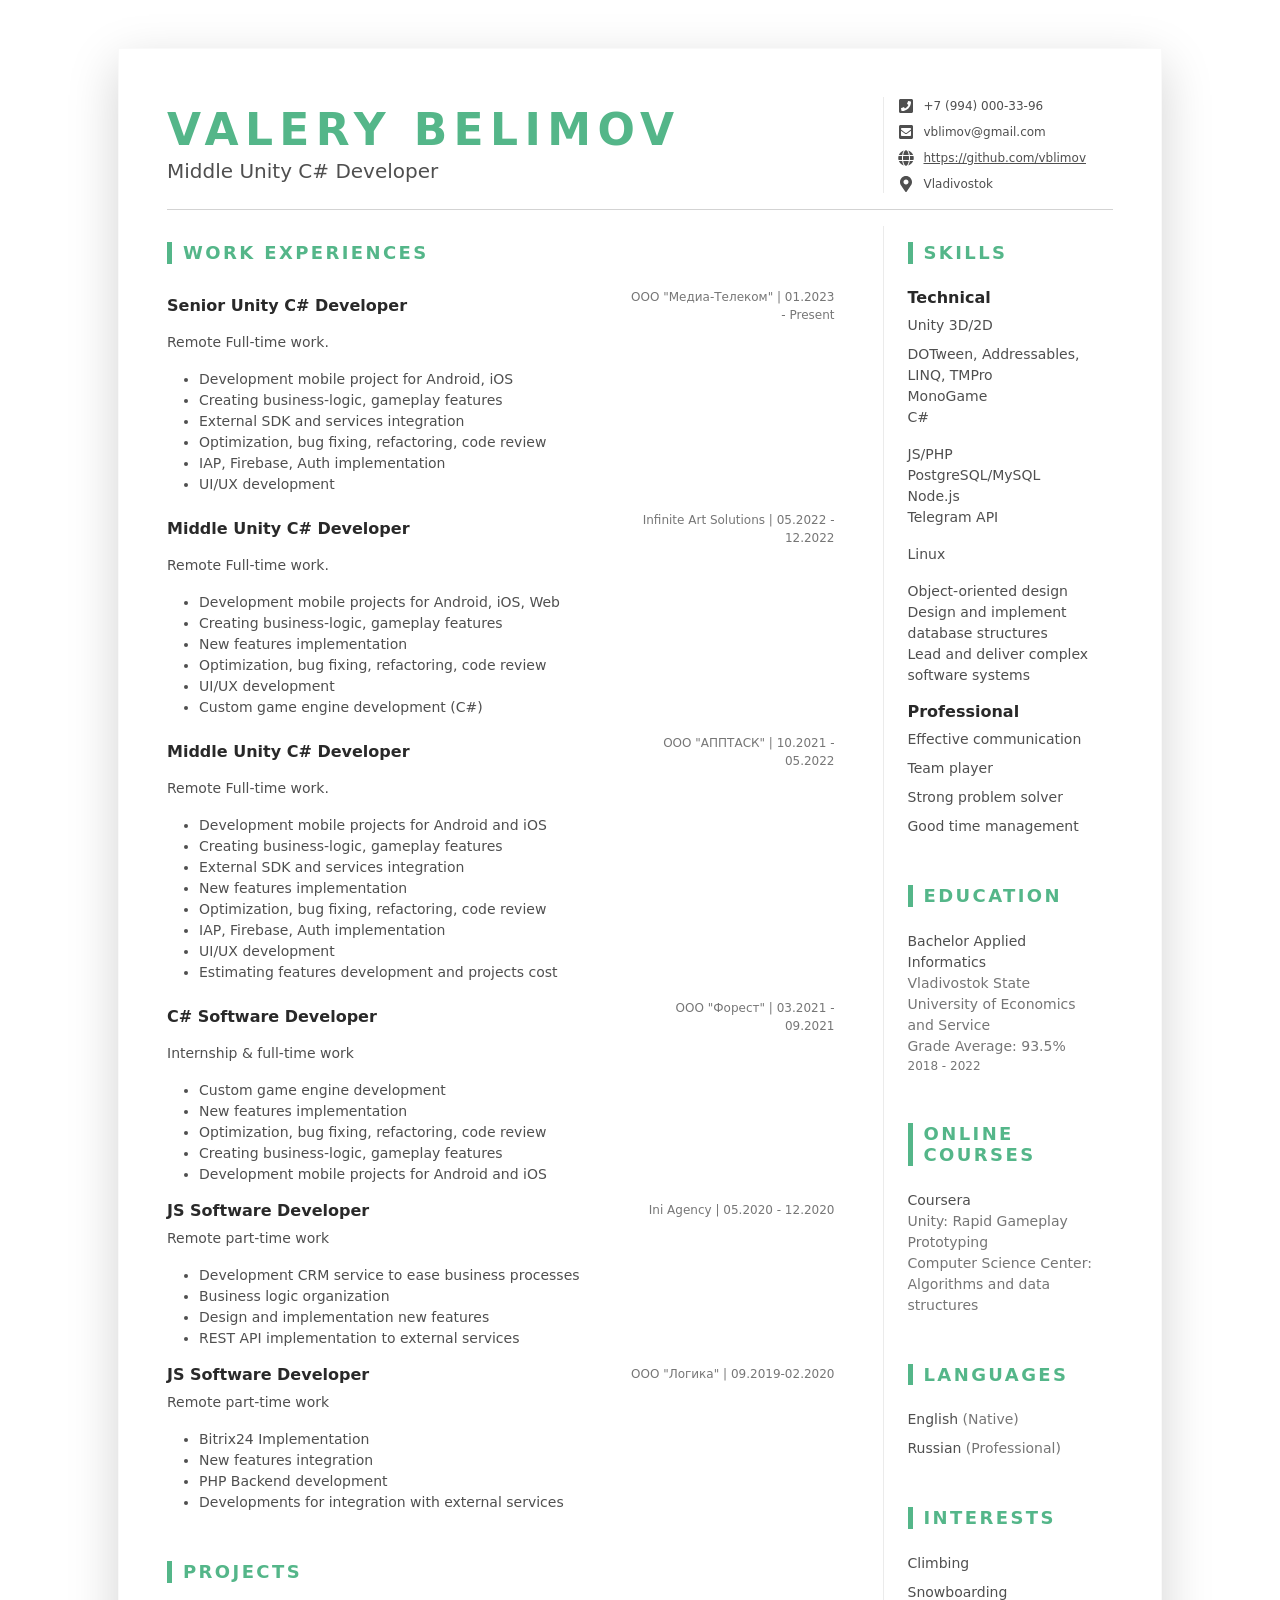
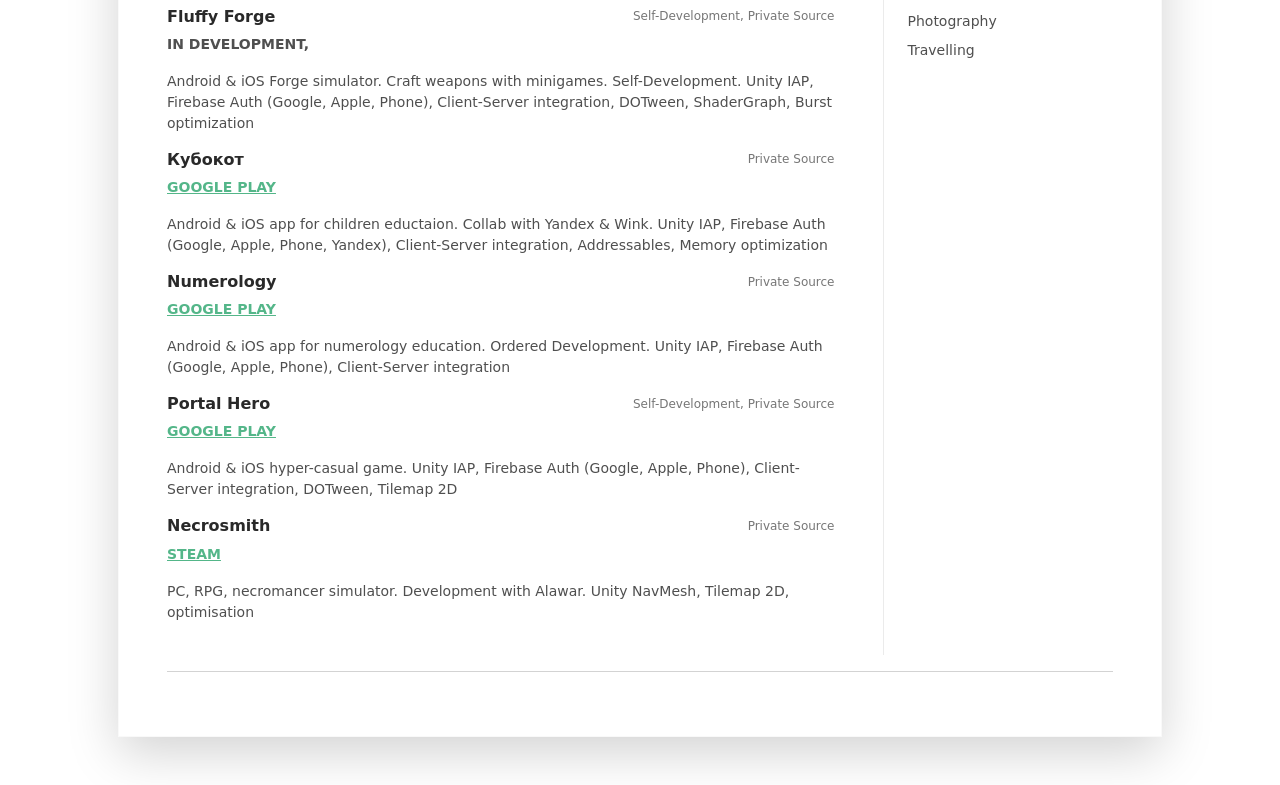
==== commit 88e137a0: "Update index.html" ====
--- a/index.html
+++ b/index.html
@@ -1,126 +1,374 @@
 <!DOCTYPE html>
-<html lang="ru">
-
-<!-- Mirrored from esa.dvfu.ru/ by HTTrack Website Copier/3.x [XR&CO'2014], Tue, 08 Dec 2020 04:22:33 GMT -->
-<!-- Added by HTTrack --><meta http-equiv="content-type" content="text/html;charset=UTF-8" /><!-- /Added by HTTrack -->
-<head><meta name='csrf-token-name' content='csrftoken'/>
-<meta name='csrf-token-value' content='164ea2ec2361bfdc04ac059c61778457e42acf6ba3e9573d72e078dc01e2fca090eda93d93e2d78c'/>
-<meta name='hmac-token-name' content='Ajax-Token'/>
-
-    
-<meta http-equiv="X-UA-Compatible" content="IE=edge">
-<meta charset="UTF-8">
-<meta name="viewport" content="width=device-width, initial-scale=1">
-<link rel="apple-touch-icon" sizes="180x180" href="favicon/apple-touch-icon9a7b.png?v=wAXxPe8bK4">
-<link rel="icon" type="image/png" sizes="32x32" href="favicon/favicon-32x329a7b.png?v=wAXxPe8bK4">
-<link rel="icon" type="image/png" sizes="16x16" href="favicon/favicon-16x169a7b.png?v=wAXxPe8bK4">
-<link rel="manifest" href="favicon/site9a7b.webmanifest?v=wAXxPe8bK4">
-<link rel="mask-icon" href="favicon/safari-pinned-tab9a7b.svg?v=wAXxPe8bK4" color="#5bbad5">
-<link rel="shortcut icon" href="favicon/favicon9a7b.ico?v=wAXxPe8bK4">
-<meta name="apple-mobile-web-app-title" content="Мой универ">
-<meta name="application-name" content="Мой универ">
-<meta name="msapplication-TileColor" content="#2b5797">
-<meta name="msapplication-TileImage" content="favicon/mstile-144x1449a7b.png?v=wAXxPe8bK4">
-<meta name="theme-color" content="#ffffff">
-<meta name="csrf-param" content="_csrf_univer">
-<meta name="csrf-token" content="87PFdI1mMIurM_ydnoFkG9yRiZXq4jcSoav6N9Z9elOmhJRC9DId4tF_suvLwjIoqfTwzdK2A0iUnsxmnT4NBA==">
-    <title>Единая система авторизации ДВФУ</title>
-    <link href="assets/7bed432a/css/style9d5c.css?v=1607314838" rel="stylesheet"></head>
-<body><noscript><img src="5ef8d1270fd00472f874afe4e436d539.gif" width="0" height="0" alt="" /></noscript>
-
-<div class="container h-100">
-    <div class="row h-100 align-items-center">
-        <div class="col-md-9 col-lg-7 col-xl-5 mx-auto">
-            <div class="card card__shadow mb-3">
-                <div class="card-header text-center pt-7 px-6">
-                                        <h2 class="mb-0">Войти</h2>
-                    <div class="dropdown show language-select">
-                        <a class="btn btn-link dropdown-toggle" href="#" role="button" id="dropdownMenuLink"
-                           data-toggle="dropdown" aria-haspopup="true" aria-expanded="false">
-                            <img alt="Русский" title="Русский" src="[data-uri]" class="dropdown-image">
-                        </a>
-                        <div class="dropdown-menu f-S" aria-labelledby="dropdownMenuLink">
-                            <a class="dropdown-item" href="#"><img class="dropdown-image" alt="Русский" title="Русский" src="[data-uri]"><span class="dropdown-caption">Русский</span></a>
-                        </div>
-                    </div>
-                </div>
-                <div class="card-body pt-3 pb-6 px-6">
-<form id="login-form" class="mb-4" action="https://esa.dvfu.ru/" method="post">
-<input type="hidden" name="_csrf_univer" value="87PFdI1mMIurM_ydnoFkG9yRiZXq4jcSoav6N9Z9elOmhJRC9DId4tF_suvLwjIoqfTwzdK2A0iUnsxmnT4NBA=="><input type="hidden" name="bu" value="https://univer.dvfu.ru/">
-<div class="form-group">
-    <label for="inputAccount">Учетная запись</label>
-    <div class="input-group mb-3">
-        <div class="input-group-prepend">
-            <span class="input-group-text" id="accountHelp"><i data-feather="user"></i></span>
-        </div>
-        <input type="text" class="form-control" id="inputAccount" aria-label="Username" aria-describedby="accountHelp"
-               name="username" tabindex="1" autofocus>
-    </div>
-</div>
-<div class="form-group">
-    <label for="inputPwd">Пароль</label>
-    <a href="forgot.html" class="float-right" tabindex="5">Забыли пароль?</a>
-    <div class="input-group mb-3">
-        <div class="input-group-prepend">
-            <span class="input-group-text" id="pwdHelp"><i data-feather="lock"></i></span>
-        </div>
-        <input type="password" class="form-control" id="inputPwd" aria-describedby="pwdHelp" name="password"
-               tabindex="2">
-    </div>
-    </div>
-<div class="custom-control custom-checkbox mb-3">
-    <input type="checkbox" class="custom-control-input" id="checkboxRememberMe" name="rememberMe" value="1" checked
-           tabindex="3">
-    <label class="custom-control-label" for="checkboxRememberMe">Запомнить меня</label>
-</div>
-<button type="submit" class="btn btn-primary btn-block" name="login-button" tabindex="4">Войти</button></form><div class="text-center">
-    <a href="activate.html" tabindex="6">Активация учётной записи</a>
-</div>
-</div>
-            </div>
-            
-<div class="row d-lg-none mb-3">
-    <div class="col-6 text-center">
-        <a class="no-underline" href="https://apps.apple.com/app/id1473402097"><img src="assets/images/btn-appstore.png" class="img-fluid"></a>
-    </div>
-    <div class="col-6 text-center">
-        <a class="no-underline" href="https://play.google.com/store/apps/details?id=ru.dvfu.univer"><img src="assets/images/btn-googleplay.png" class="img-fluid"></a>
-    </div>
-</div>
-<div class="text-center f-S"><a href="https://it-help.dvfu.ru/" title="Техническая поддержка">Техническая поддержка</a></div>        </div>
-    </div>
-</div>
-
-<script charset="utf-8" src="5e81744b8352e3d07d824bc19f74.js?1606986017540"></script>
-<script src="assets/1276e586/jquery.min6fb2.js?v=499162500"></script>
-<script src="assets/d6ec9cd2/yiic0e3.js?v=1606159078"></script>
-<script src="assets/7bed432a/js/app9d5c.js?v=1607314838"></script>    
-<!-- Global site tag (gtag.js) - Google Analytics -->
-<script async src="https://www.googletagmanager.com/gtag/js?id=UA-132455446-1"></script>
-<script>
-    window.dataLayer = window.dataLayer || [];
-    function gtag(){dataLayer.push(arguments);}
-    gtag('js', new Date());
-
-    gtag('config', 'UA-132455446-1');
-</script>
-
-<!-- Yandex.Metrika counter -->
-<script type="text/javascript" >
-    (function(m,e,t,r,i,k,a){m[i]=m[i]||function(){(m[i].a=m[i].a||[]).push(arguments)};
-        m[i].l=1*new Date();k=e.createElement(t),a=e.getElementsByTagName(t)[0],k.async=1,k.src=r,a.parentNode.insertBefore(k,a)})
-    (window, document, "script", "../mc.yandex.ru/metrika/tag.js", "ym");
-
-    ym(51912449, "init", {
-        id:51912449,
-        clickmap:true,
-        trackLinks:true,
-        accurateTrackBounce:true,
-        webvisor:true
-    });
-</script>
-<noscript><div><img src="https://mc.yandex.ru/watch/51912449" style="position:absolute; left:-9999px;" alt="" /></div></noscript>
-<!-- /Yandex.Metrika counter --></body>
-
-<!-- Mirrored from esa.dvfu.ru/ by HTTrack Website Copier/3.x [XR&CO'2014], Tue, 08 Dec 2020 04:22:37 GMT -->
-</html>
+<html lang="en">
+<head>
+    <title>VALERY BELIMOV - Portfolio</title>
+
+    <!-- Meta -->
+    <meta charset="utf-8">
+    <meta http-equiv="X-UA-Compatible" content="IE=edge">
+    <meta name="viewport" content="width=device-width, initial-scale=1.0">
+    <meta name="description" content="">
+    <meta name="author" content="Xiaoying Riley at 3rd Wave Media">
+
+    <!-- Google Fonts -->
+    <link href="https://fonts.googleapis.com/css?family=Roboto:300,400,500,700,900" rel="stylesheet">
+
+    <!-- FontAwesome JS-->
+    <script defer src="assets/fontawesome/js/all.min.js"></script>
+
+    <!-- Theme CSS -->
+    <link id="theme-style" rel="stylesheet" href="assets/css/devresume.css">
+
+</head>
+
+<body>
+
+<div class="main-wrapper">
+    <div class="container px-3 px-lg-5">
+        <article class="resume-wrapper mx-auto theme-bg-light p-5 mb-5 my-5 shadow-lg">
+
+            <div class="resume-header">
+                <div class="row align-items-center">
+                    <div class="resume-title col-12 col-md-6 col-lg-8 col-xl-9">
+                        <h2 class="resume-name mb-0 text-uppercase">Valery Belimov</h2>
+                        <div class="resume-tagline mb-3 mb-md-0">Middle Unity C# Developer</div>
+                    </div><!--//resume-title-->
+                    <div class="resume-contact col-12 col-md-6 col-lg-4 col-xl-3">
+                        <ul class="list-unstyled mb-0">
+                            <li class="mb-2"><i class="fas fa-phone-square fa-fw fa-lg me-2 "></i>+7 (994) 000-33-96</li>
+                            <li class="mb-2"><i class="fas fa-envelope-square fa-fw fa-lg me-2"></i>vblimov@gmail.com</li>
+                            <li class="mb-2"><i class="fas fa-globe fa-fw fa-lg me-2"></i><a class="resume-link"href="https://github.com/vblimov">https://github.com/vblimov</a></li>
+                            <li class="mb-0"><i class="fas fa-map-marker-alt fa-fw fa-lg me-2"></i>Vladivostok</li>
+                        </ul>
+                    </div><!--//resume-contact-->
+                </div><!--//row-->
+
+            </div><!--//resume-header-->
+            <hr>
+<!--            <div class="resume-intro py-3">-->
+<!--                <div class="row align-items-center">-->
+<!--&lt;!&ndash;                    <div class="col-12 col-md-3 col-xl-2 text-center">&ndash;&gt;-->
+<!--&lt;!&ndash;                        <img class="resume-profile-image mb-3 mb-md-0 me-md-5  ms-md-0 rounded mx-auto"&ndash;&gt;-->
+<!--&lt;!&ndash;                             src="assets/images/123.jpg" alt="image">&ndash;&gt;-->
+<!--&lt;!&ndash;                    </div>&ndash;&gt;-->
+
+<!--                    <div class="col text-start">-->
+<!--                            <a class="theme-link"href="https://themes.3rdwavemedia.com/resources/sketch-template/resume-sketch-sketch-resume-template-for-software-developers/"target="_blank"></a></p>-->
+<!--                    </div>&lt;!&ndash;//col&ndash;&gt;-->
+<!--                </div>-->
+<!--            </div>&lt;!&ndash;//resume-intro&ndash;&gt;-->
+<!--            <hr>-->
+            <div class="resume-body">
+                <div class="row">
+                    <div class="resume-main col-12 col-lg-8 col-xl-9   pe-0   pe-lg-5">
+                        <section class="work-section py-3">
+                            <h3 class="text-uppercase resume-section-heading mb-4">Work Experiences</h3>
+                            <div class="item mb-3">
+                                <div class="item-heading row align-items-center mb-2">
+                                    <h4 class="item-title col-12 col-md-6 col-lg-8 mb-2 mb-md-0">Senior Unity C#
+                                        Developer</h4>
+                                    <div class="item-meta col-12 col-md-6 col-lg-4 text-muted text-start text-md-end">
+                                        ООО "Медиа-Телеком" | 01.2023 - Present
+                                    </div>
+                                </div>
+                                <div class="item-content">
+                                    <p>Remote Full-time work.</p>
+                                    <ul class="resume-list">
+                                        <li>Development mobile project for Android, iOS</li>
+                                        <li>Creating business-logic, gameplay features</li>
+                                        <li>External SDK and services integration</li>
+                                        <li>Optimization, bug fixing, refactoring, code review</li>
+                                        <li>IAP, Firebase, Auth implementation</li>
+                                        <li>UI/UX development</li>
+                                    </ul>
+                                </div>
+                            </div><!--//item--> <!--InfiniteArtSolutions-->
+                            <div class="item mb-3">
+                                <div class="item-heading row align-items-center mb-2">
+                                    <h4 class="item-title col-12 col-md-6 col-lg-8 mb-2 mb-md-0">Middle Unity C#
+                                        Developer</h4>
+                                    <div class="item-meta col-12 col-md-6 col-lg-4 text-muted text-start text-md-end">
+                                        Infinite Art Solutions | 05.2022 - 12.2022
+                                    </div>
+                                </div>
+                                <div class="item-content">
+                                    <p>Remote Full-time work.</p>
+                                    <ul class="resume-list">
+                                        <li>Development mobile projects for Android, iOS, Web</li>
+                                        <li>Creating business-logic, gameplay features</li>
+                                        <li>New features implementation</li>
+                                        <li>Optimization, bug fixing, refactoring, code review</li>
+                                        <li>UI/UX development</li>
+                                        <li>Custom game engine development (C#)</li>
+                                    </ul>
+                                </div>
+                            </div><!--//item--> <!--InfiniteArtSolutions-->
+                            <div class="item mb-3">
+                                <div class="item-heading row align-items-center mb-2">
+                                    <h4 class="item-title col-12 col-md-6 col-lg-8 mb-2 mb-md-0">Middle Unity C#
+                                        Developer</h4>
+                                    <div class="item-meta col-12 col-md-6 col-lg-4 text-muted text-start text-md-end">
+                                        ООО "АППТАСК" | 10.2021 - 05.2022
+                                    </div>
+                                </div>
+                                <div class="item-content">
+                                    <p>Remote Full-time work.</p>
+                                    <ul class="resume-list">
+                                        <li>Development mobile projects for Android and iOS</li>
+                                        <li>Creating business-logic, gameplay features</li>
+                                        <li>External SDK and services integration</li>
+                                        <li>New features implementation</li>
+                                        <li>Optimization, bug fixing, refactoring, code review</li>
+                                        <li>IAP, Firebase, Auth implementation</li>
+                                        <li>UI/UX development</li>
+                                        <li>Estimating features development and projects cost</li>
+                                    </ul>
+                                </div>
+                            </div><!--//item--> <!--Appfox-->
+                            <div class="item mb-3">
+                                <div class="item-heading row align-items-center mb-2">
+                                    <h4 class="item-title col-12 col-md-6 col-lg-8 mb-2 mb-md-0">C# Software
+                                        Developer</h4>
+                                    <div class="item-meta col-12 col-md-6 col-lg-4 text-muted text-start text-md-end">
+                                        OOO "Форест" | 03.2021 - 09.2021
+                                    </div>
+                                </div>
+                                <div class="item-content">
+                                    <p>Internship & full-time work</p>
+                                    <ul class="resume-list">
+                                        <li>Custom game engine development</li>
+                                        <li>New features implementation</li>
+                                        <li>Optimization, bug fixing, refactoring, code review</li>
+                                        <li>Creating business-logic, gameplay features</li>
+                                        <li>Development mobile projects for Android and iOS</li>
+                                    </ul>
+                                </div>
+                            </div><!--//item--> <!--GameForest-->
+                            <div class="item mb-3">
+                                <div class="item-heading row align-items-center mb-2">
+                                    <h4 class="item-title col-12 col-md-6 col-lg-8 mb-2 mb-md-0">JS Software
+                                        Developer</h4>
+                                    <div class="item-meta col-12 col-md-6 col-lg-4 text-muted text-start text-md-end">
+                                        Ini Agency | 05.2020 - 12.2020
+                                    </div>
+
+                                </div>
+                                <div class="item-content">
+                                    <p>Remote part-time work</p>
+                                    <ul class="resume-list">
+                                        <li>Development CRM service to ease business processes</li>
+                                        <li>Business logic organization</li>
+                                        <li>Design and implementation new features</li>
+                                        <li>REST API implementation to external services</li>
+                                    </ul>
+                                </div>
+                            </div><!--//item--> <!--Poland-->
+                            <div class="item mb-3">
+                                <div class="item-heading row align-items-center mb-2">
+                                    <h4 class="item-title col-12 col-md-6 col-lg-8 mb-2 mb-md-0">JS Software
+                                        Developer</h4>
+                                    <div class="item-meta col-12 col-md-6 col-lg-4 text-muted text-start text-md-end">
+                                        ООО "Логика" | 09.2019-02.2020
+                                    </div>
+
+                                </div>
+                                <div class="item-content">
+                                    <p>Remote part-time work</p>
+                                    <ul class="resume-list">
+                                        <li>Bitrix24 Implementation</li>
+                                        <li>New features integration</li>
+                                        <li>PHP Backend development</li>
+                                        <li>Developments for integration with external services</li>
+                                    </ul>
+                                </div>
+                            </div><!--//item--> <!--B24-->
+
+                        </section><!--//work-section-->
+
+
+                        <section class="project-section py-3">
+                            <h3 class="text-uppercase resume-section-heading mb-4">Projects</h3>
+                            <div class="item mb-3">
+                                <div class="item-heading row align-items-center mb-2">
+                                    <h4 class="item-title col-12 col-md-6 col-lg-8 mb-2 mb-md-0">Fluffy Forge</h4>
+                                    <div class="item-meta col-12 col-md-6 col-lg-4 text-muted text-start text-md-end">
+                                        Self-Development, Private Source
+                                    </div>
+
+                                </div>
+                                <div class="item-content">
+                                    <p><b>IN DEVELOPMENT, </b>
+                                    <p>Android & iOS Forge simulator. Craft weapons with minigames. Self-Development. Unity IAP, Firebase Auth
+                                        (Google, Apple, Phone), Client-Server integration, DOTween, ShaderGraph, Burst optimization</p>
+
+                                </div>
+                            </div><!--//item-->
+                            <div class="item mb-3">
+                                <div class="item-heading row align-items-center mb-2">
+                                    <h4 class="item-title col-12 col-md-6 col-lg-8 mb-2 mb-md-0">Кубокот</h4>
+                                    <div class="item-meta col-12 col-md-6 col-lg-4 text-muted text-start text-md-end">
+                                        Private Source
+                                    </div>
+
+                                </div>
+                                <div class="item-content">
+                                    <b><a href="https://play.google.com/store/apps/details?id=com.mediatelekom.android.kids.kubocat">GOOGLE PLAY</a></b></p>
+                                    <p>Android & iOS app for children eductaion. Collab with Yandex & Wink. Unity IAP, Firebase Auth (Google, Apple, Phone, Yandex), Client-Server integration, Addressables, Memory optimization</p>
+                                </div>
+                            </div><!--//item-->
+                            <div class="item mb-3">
+                                <div class="item-heading row align-items-center mb-2">
+                                    <h4 class="item-title col-12 col-md-6 col-lg-8 mb-2 mb-md-0">Numerology</h4>
+                                    <div class="item-meta col-12 col-md-6 col-lg-4 text-muted text-start text-md-end">
+                                        Private Source
+                                    </div>
+
+                                </div>
+                                <div class="item-content">
+                                    <b><a href="https://play.google.com/store/apps/details?id=com.Appfox.Numerology">GOOGLE PLAY</a></b></p>
+                                    <p>Android & iOS app for numerology education. Ordered Development. Unity IAP,
+                                        Firebase Auth (Google, Apple, Phone), Client-Server integration</p>
+
+
+                                </div>
+                            </div><!--//item-->
+                            <div class="item mb-3">
+                                <div class="item-heading row align-items-center mb-2">
+                                    <h4 class="item-title col-12 col-md-6 col-lg-8 mb-2 mb-md-0">Portal Hero</h4>
+                                    <div class="item-meta col-12 col-md-6 col-lg-4 text-muted text-start text-md-end">
+                                        Self-Development, Private Source
+                                    </div>
+
+                                </div>
+                                <div class="item-content">
+                                    <b><a href="https://play.google.com/store/apps/details?id=com.RedPixel.PortalHeroRobotadventuregame">GOOGLE PLAY</a></b></p>
+                                    <p>Android & iOS hyper-casual game. Unity IAP, Firebase Auth
+                                        (Google, Apple, Phone), Client-Server integration, DOTween, Tilemap 2D</p>
+
+                                </div>
+                            </div><!--//item-->
+                            <div class="item mb-3">
+                                <div class="item-heading row align-items-center mb-2">
+                                    <h4 class="item-title col-12 col-md-6 col-lg-8 mb-2 mb-md-0">Necrosmith</h4>
+                                    <div class="item-meta col-12 col-md-6 col-lg-4 text-muted text-start text-md-end">
+                                        Private Source
+                                    </div>
+
+                                </div>
+                                <div class="item-content">
+                                    <p><b><a href="https://store.steampowered.com/app/1949190/Necrosmith/">STEAM</a></b></p>
+                                    <p>PC, RPG, necromancer simulator. Development with Alawar. Unity NavMesh, Tilemap 2D, optimisation</p>
+
+                                </div>
+                            </div><!--//item-->
+                        </section><!--//project-section-->
+                    </div><!--//resume-main-->
+                    <aside class="resume-aside col-12 col-lg-4 col-xl-3 px-lg-4 pb-lg-4">
+                        <section class="skills-section py-3">
+                            <h3 class="text-uppercase resume-section-heading mb-4">Skills</h3>
+                            <div class="item">
+                                <h4 class="item-title">Technical</h4>
+                                <ul class="list-unstyled resume-skills-list">
+                                    <li class="mb-2">Unity 3D/2D</li>
+                                    <li>DOTween, Addressables, LINQ, TMPro</li>
+                                    <li>MonoGame</li>
+                                    <li>C#
+                                    <li>
+                                    <li><p></p></li>
+                                    <li>JS/PHP</li>
+                                    <li>PostgreSQL/MySQL</li>
+                                    <li>Node.js</li>
+                                    <li>Telegram API</li>
+                                    <li><p></p></li>
+                                    <li>Linux</li>
+                                    <li><p></p></li>
+                                    <li>Object-oriented design</li>
+                                    <li>Design and implement database structures</li>
+                                    <li>Lead and deliver complex software systems</li>
+                                </ul>
+                            </div><!--//item-->
+                            <div class="item">
+                                <h4 class="item-title">Professional</h4>
+                                <ul class="list-unstyled resume-skills-list">
+                                    <li class="mb-2">Effective communication</li>
+                                    <li class="mb-2">Team player
+                                    <li>
+                                    <li class="mb-2">Strong problem solver</li>
+                                    <li>Good time management</li>
+                                </ul>
+                            </div><!--//item-->
+                        </section><!--//skills-section-->
+                        <section class="education-section py-3">
+                            <h3 class="text-uppercase resume-section-heading mb-4">Education</h3>
+                            <ul class="list-unstyled resume-education-list">
+                                <li class="mb-3">
+                                    <div class="resume-degree font-weight-bold">Bachelor Applied Informatics</div>
+                                    <div class="resume-degree-org text-muted">Vladivostok State University of Economics
+                                        and Service
+                                    </div>
+                                    <div class="resume-degree-org text-muted">Grade Average: 93.5%</div>
+                                    <div class="resume-degree-time text-muted">2018 - 2022</div>
+                                </li>
+                            </ul>
+                        </section><!--//education-section-->
+                        <section class="education-section py-3">
+                            <h3 class="text-uppercase resume-section-heading mb-4">Online Courses</h3>
+                            <ul class="list-unstyled resume-education-list">
+                                <li class="mb-3">
+                                    <div class="resume-degree font-weight-bold">Coursera</div>
+                                    <div class="resume-degree-org text-muted">Unity: Rapid Gameplay Prototyping</div>
+                                    <div class="resume-degree-org text-muted">Computer Science Center: Algorithms and data structures</div>
+                                </li>
+                            </ul>
+                        </section><!--//education-section-->
+                        <!--									<section class="education-section py-3">-->
+                        <!--										<h3 class="text-uppercase resume-section-heading mb-4">Awards</h3>-->
+                        <!--										<ul class="list-unstyled resume-awards-list">-->
+                        <!--											<li class="mb-3">-->
+                        <!--												<div class="font-weight-bold">Award Lorem Ipsum</div>-->
+                        <!--												<div class="text-muted">Microsoft lorem ipsum (2019)</div>-->
+                        <!--											</li>-->
+                        <!--											<li>-->
+                        <!--												<div class="font-weight-bold">Award Donec Sodales</div>-->
+                        <!--												<div class="text-muted">Oracle Aenean (2017)</div>-->
+                        <!--											</li>-->
+                        <!--										</ul>-->
+                        <!--									</section>&lt;!&ndash;//education-section&ndash;&gt;-->
+                        <section class="skills-section py-3">
+                            <h3 class="text-uppercase resume-section-heading mb-4">Languages</h3>
+                            <ul class="list-unstyled resume-lang-list">
+                                <li class="mb-2">English <span class="text-muted">(Native)</span></li>
+                                <li>Russian <span class="text-muted">(Professional)</span></li>
+                            </ul>
+                        </section><!--//certificates-section-->
+                        <section class="skills-section py-3">
+                            <h3 class="text-uppercase resume-section-heading mb-4">Interests</h3>
+                            <ul class="list-unstyled resume-interests-list mb-0">
+                                <li class="mb-2">Climbing</li>
+                                <li class="mb-2">Snowboarding</li>
+                                <li class="mb-2">Photography</li>
+                                <li>Travelling</li>
+                            </ul>
+                        </section><!--//certificates-section-->
+
+                    </aside><!--//resume-aside-->
+                </div><!--//row-->
+            </div><!--//resume-body-->
+            <hr>
+            <!--						<div class="resume-footer text-center">-->
+            <!--							<ul class="resume-social-list list-inline mx-auto mb-0 d-inline-block text-muted">-->
+            <!--								<li class="list-inline-item mb-lg-0 me-3"><a class="resume-link" href="#"><i class="fab fa-github-square fa-2x me-2" data-fa-transform="down-4"></i><span class="d-none d-lg-inline-block text-muted">github.com/username</span></a></li>-->
+            <!--								<li class="list-inline-item mb-lg-0 me-3"><a class="resume-link" href="#"><i class="fab fa-linkedin fa-2x me-2" data-fa-transform="down-4"></i><span class="d-none d-lg-inline-block text-muted">linkedin.com/in/username</span></a></li>-->
+            <!--								<li class="list-inline-item mb-lg-0 me-lg-3"><a class="resume-link" href="#"><i class="fab fa-twitter-square fa-2x me-2" data-fa-transform="down-4"></i><span class="d-none d-lg-inline-block text-muted">@twittername</span></a></li>-->
+            <!--							</ul>-->
+            <!--						</div>&lt;!&ndash;//resume-footer&ndash;&gt;-->
+        </article>
+
+    </div><!--//container-->
+
+</div><!--//main-wrapper-->
+
+
+</body>
+</html> 
+
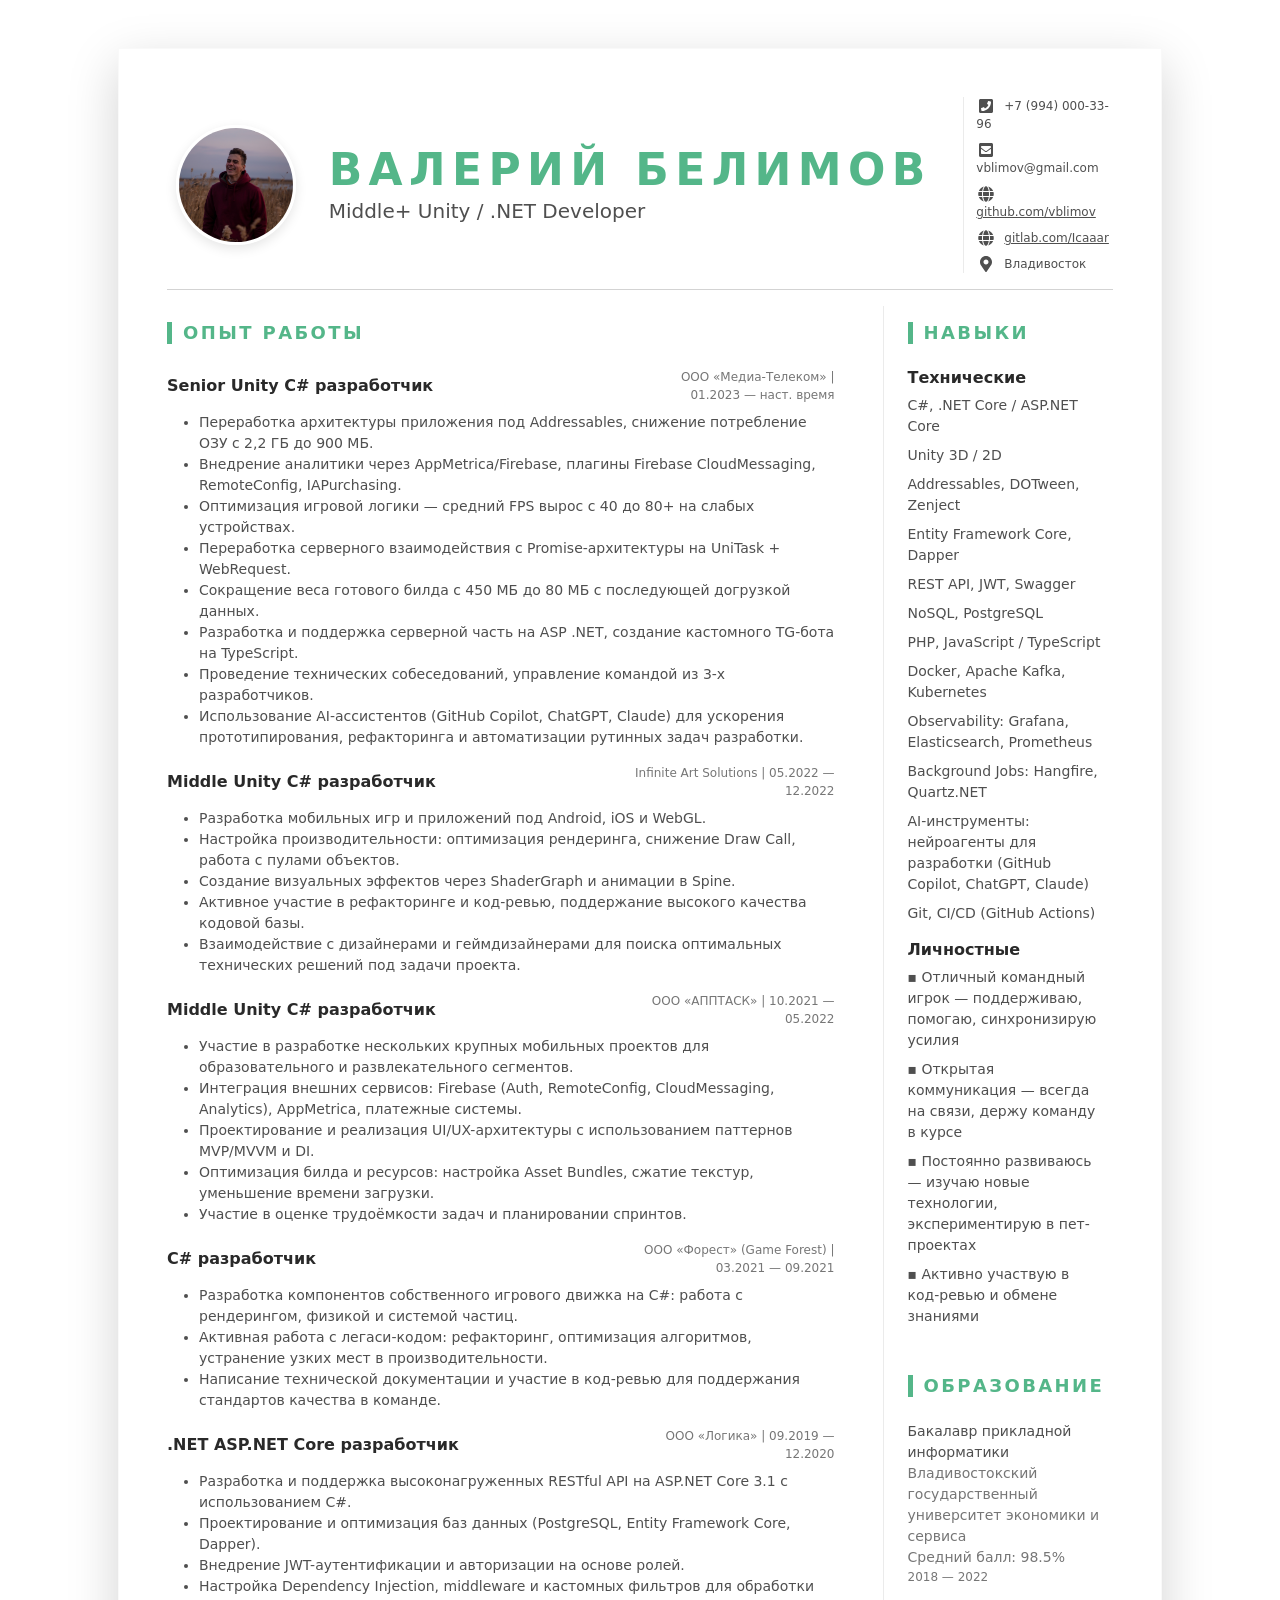
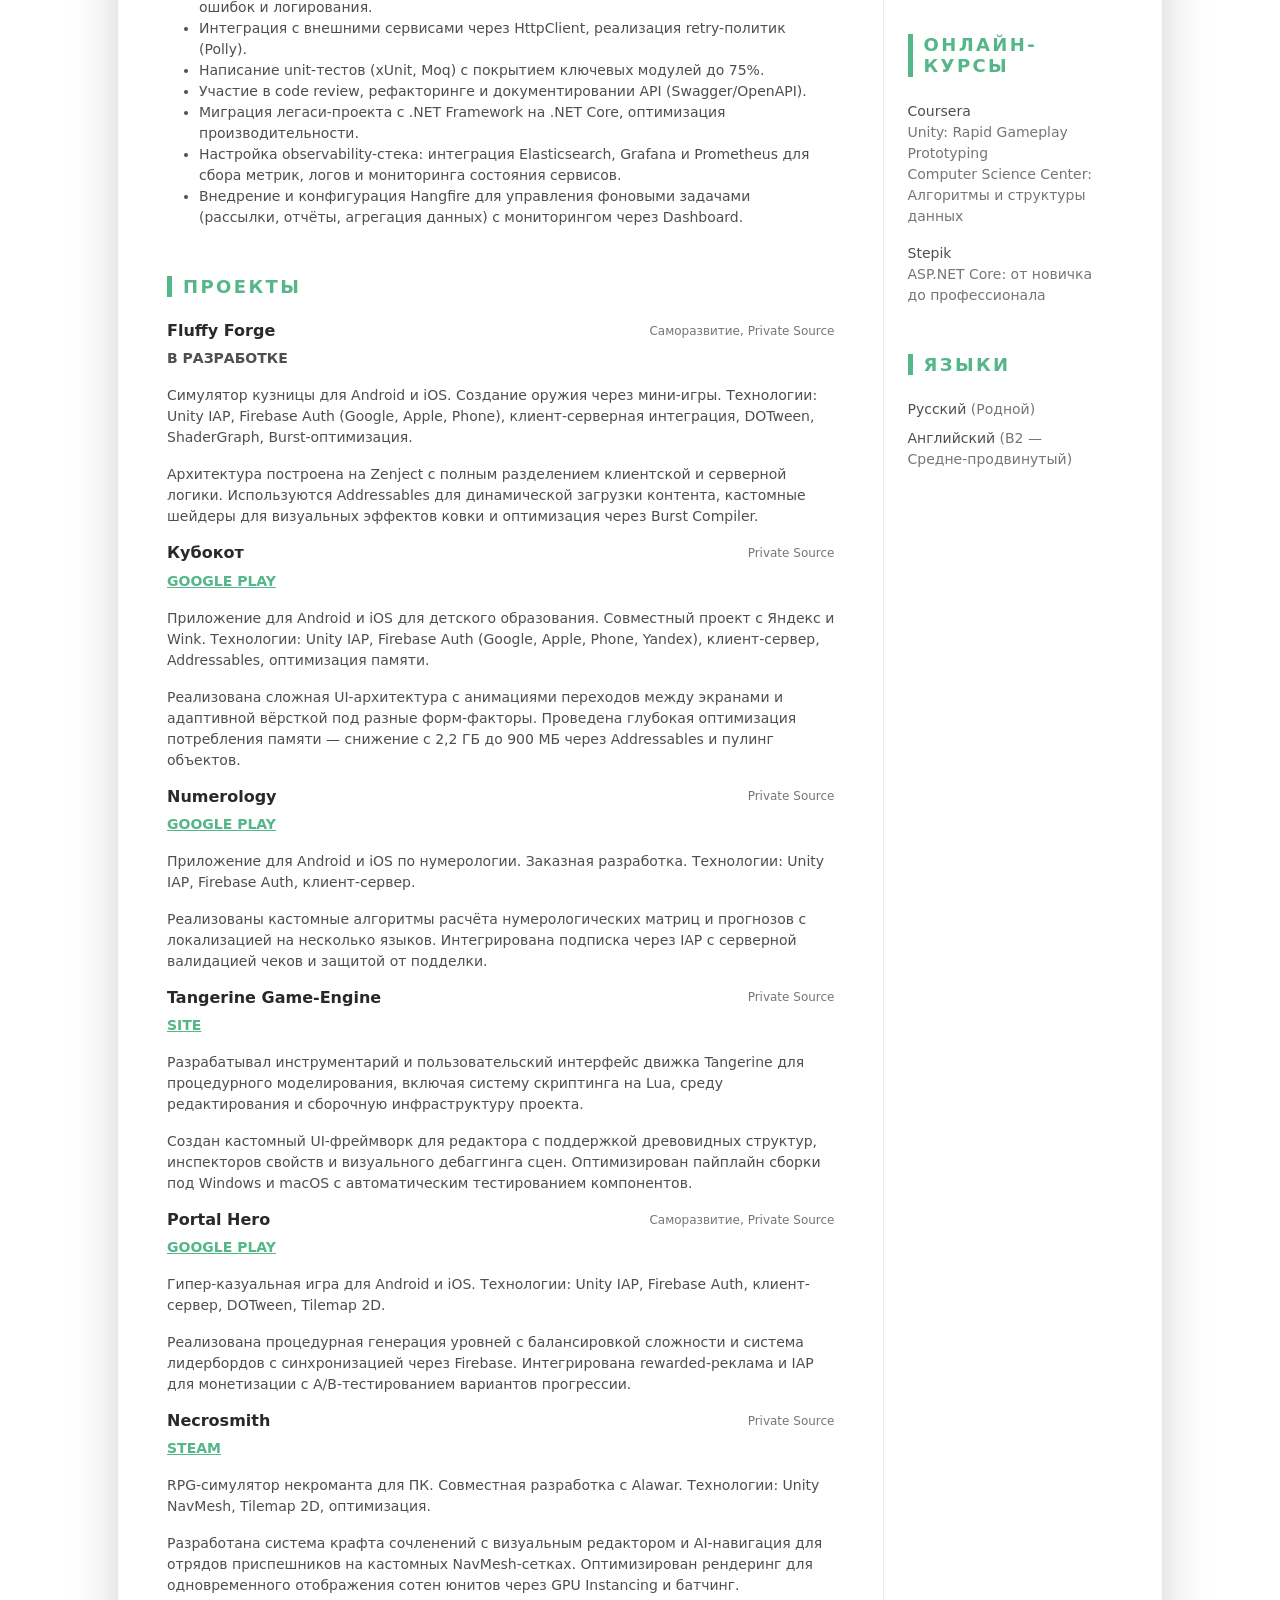
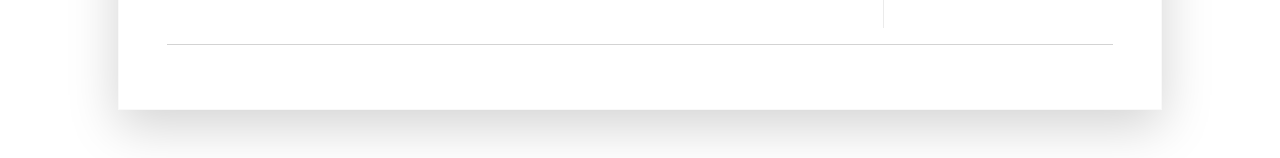
==== commit 0226abee: "Update 30.06.2026" ====
--- a/index.html
+++ b/index.html
@@ -1,14 +1,14 @@
 <!DOCTYPE html>
-<html lang="en">
+<html lang="ru">
 <head>
-    <title>VALERY BELIMOV - Portfolio</title>
+    <title>Валерий Белимов — Резюме</title>
 
     <!-- Meta -->
     <meta charset="utf-8">
     <meta http-equiv="X-UA-Compatible" content="IE=edge">
     <meta name="viewport" content="width=device-width, initial-scale=1.0">
-    <meta name="description" content="">
-    <meta name="author" content="Xiaoying Riley at 3rd Wave Media">
+    <meta name="description" content="Резюме Валерия Белимова, Middle+ Unity C# / .NET Developer">
+    <meta name="author" content="Valery Belimov">
 
     <!-- Google Fonts -->
     <link href="https://fonts.googleapis.com/css?family=Roboto:300,400,500,700,900" rel="stylesheet">
@@ -29,346 +29,428 @@
 
             <div class="resume-header">
                 <div class="row align-items-center">
-                    <div class="resume-title col-12 col-md-6 col-lg-8 col-xl-9">
-                        <h2 class="resume-name mb-0 text-uppercase">Valery Belimov</h2>
-                        <div class="resume-tagline mb-3 mb-md-0">Middle Unity C# Developer</div>
+                    <!-- ФОТОГРАФИЯ (новый блок) -->
+                    <div class="col-12 col-md-3 col-lg-2 text-center mb-3 mb-md-0">
+                        <img class="resume-profile-image mb-0 rounded-circle mx-auto"
+                             src="./assets/images/123.jpg"
+                             alt="Фото Валерия Белимова"
+                             style="width: 120px; height: 120px; object-fit: cover; border: 3px solid #fff; box-shadow: 0 4px 12px rgba(0,0,0,0.1);">
+                    </div>
+                    <div class="resume-title col-12 col-md-6 col-lg-7 col-xl-8">
+                        <h2 class="resume-name mb-0 text-uppercase">Валерий Белимов</h2>
+                        <div class="resume-tagline mb-3 mb-md-0">Middle+ Unity / .NET Developer</div>
                     </div><!--//resume-title-->
-                    <div class="resume-contact col-12 col-md-6 col-lg-4 col-xl-3">
+                    <div class="resume-contact col-12 col-md-3 col-lg-3 col-xl-2">
                         <ul class="list-unstyled mb-0">
-                            <li class="mb-2"><i class="fas fa-phone-square fa-fw fa-lg me-2 "></i>+7 (994) 000-33-96</li>
-                            <li class="mb-2"><i class="fas fa-envelope-square fa-fw fa-lg me-2"></i>vblimov@gmail.com</li>
-                            <li class="mb-2"><i class="fas fa-globe fa-fw fa-lg me-2"></i><a class="resume-link"href="https://github.com/vblimov">https://github.com/vblimov</a></li>
-                            <li class="mb-0"><i class="fas fa-map-marker-alt fa-fw fa-lg me-2"></i>Vladivostok</li>
+                            <li class="mb-2"><i class="fas fa-phone-square fa-fw fa-lg me-2"></i>+7 (994) 000-33-96</li>
+                            <li class="mb-2"><i class="fas fa-envelope-square fa-fw fa-lg me-2"></i>vblimov@gmail.com
+                            </li>
+                            <li class="mb-2"><i class="fas fa-globe fa-fw fa-lg me-2"></i><a class="resume-link"
+                                                                                             href="https://github.com/vblimov">github.com/vblimov</a>
+                            </li>
+                            <li class="mb-2"><i class="fas fa-globe fa-fw fa-lg me-2"></i><a class="resume-link"
+                                                                                             href="https://github.com/vblimov">gitlab.com/Icaaar</a>
+                            </li>
+                            <li class="mb-0"><i class="fas fa-map-marker-alt fa-fw fa-lg me-2"></i>Владивосток</li>
                         </ul>
                     </div><!--//resume-contact-->
                 </div><!--//row-->
-
             </div><!--//resume-header-->
             <hr>
-<!--            <div class="resume-intro py-3">-->
-<!--                <div class="row align-items-center">-->
-<!--&lt;!&ndash;                    <div class="col-12 col-md-3 col-xl-2 text-center">&ndash;&gt;-->
-<!--&lt;!&ndash;                        <img class="resume-profile-image mb-3 mb-md-0 me-md-5  ms-md-0 rounded mx-auto"&ndash;&gt;-->
-<!--&lt;!&ndash;                             src="assets/images/123.jpg" alt="image">&ndash;&gt;-->
-<!--&lt;!&ndash;                    </div>&ndash;&gt;-->
-
-<!--                    <div class="col text-start">-->
-<!--                            <a class="theme-link"href="https://themes.3rdwavemedia.com/resources/sketch-template/resume-sketch-sketch-resume-template-for-software-developers/"target="_blank"></a></p>-->
-<!--                    </div>&lt;!&ndash;//col&ndash;&gt;-->
-<!--                </div>-->
-<!--            </div>&lt;!&ndash;//resume-intro&ndash;&gt;-->
-<!--            <hr>-->
+
             <div class="resume-body">
                 <div class="row">
-                    <div class="resume-main col-12 col-lg-8 col-xl-9   pe-0   pe-lg-5">
+                    <div class="resume-main col-12 col-lg-8 col-xl-9 pe-0 pe-lg-5">
+
+                        <!-- ==================== ОПЫТ РАБОТЫ ==================== -->
                         <section class="work-section py-3">
-                            <h3 class="text-uppercase resume-section-heading mb-4">Work Experiences</h3>
+                            <h3 class="text-uppercase resume-section-heading mb-4">Опыт работы</h3>
+
+                            <!-- МЕДИА-ТЕЛЕКОМ (Unity) -->
                             <div class="item mb-3">
                                 <div class="item-heading row align-items-center mb-2">
                                     <h4 class="item-title col-12 col-md-6 col-lg-8 mb-2 mb-md-0">Senior Unity C#
-                                        Developer</h4>
-                                    <div class="item-meta col-12 col-md-6 col-lg-4 text-muted text-start text-md-end">
-                                        ООО "Медиа-Телеком" | 01.2023 - Present
-                                    </div>
-                                </div>
-                                <div class="item-content">
-                                    <p>Remote Full-time work.</p>
+                                        разработчик</h4>
+                                    <div class="item-meta col-12 col-md-6 col-lg-4 text-muted text-start text-md-end">
+                                        ООО «Медиа-Телеком» | 01.2023 — наст. время
+                                    </div>
+                                </div>
+                                <div class="item-content">
                                     <ul class="resume-list">
-                                        <li>Development mobile project for Android, iOS</li>
-                                        <li>Creating business-logic, gameplay features</li>
-                                        <li>External SDK and services integration</li>
-                                        <li>Optimization, bug fixing, refactoring, code review</li>
-                                        <li>IAP, Firebase, Auth implementation</li>
-                                        <li>UI/UX development</li>
+                                        <li>Переработка архитектуры приложения под Addressables, снижение потребление
+                                            ОЗУ
+                                            с 2,2 ГБ до 900 МБ.
+                                        </li>
+                                        <li>Внедрение аналитики через AppMetrica/Firebase, плагины Firebase
+                                            CloudMessaging, RemoteConfig, IAPurchasing.
+                                        </li>
+                                        <li>Оптимизация игровой логики — средний FPS вырос с 40 до 80+ на слабых
+                                            устройствах.
+                                        </li>
+                                        <li>Переработка серверного взаимодействия с Promise-архитектуры на UniTask +
+                                            WebRequest.
+                                        </li>
+                                        <li>Сокращение веса готового билда с 450 МБ до 80 МБ с последующей догрузкой
+                                            данных.
+                                        </li>
+                                        <li>Разработка и поддержка серверной часть на ASP .NET, создание кастомного
+                                            TG-бота
+                                            на TypeScript.
+                                        </li>
+                                        <li>Проведение технических собеседований, управление командой из 3-х
+                                            разработчиков.
+                                        </li>
+                                        <li>Использование AI-ассистентов (GitHub Copilot, ChatGPT, Claude) для ускорения
+                                            прототипирования, рефакторинга и автоматизации рутинных задач разработки.
+                                        </li>
                                     </ul>
                                 </div>
-                            </div><!--//item--> <!--InfiniteArtSolutions-->
+                            </div>
+
+                            <!-- INFINITE ART SOLUTIONS -->
                             <div class="item mb-3">
                                 <div class="item-heading row align-items-center mb-2">
                                     <h4 class="item-title col-12 col-md-6 col-lg-8 mb-2 mb-md-0">Middle Unity C#
-                                        Developer</h4>
-                                    <div class="item-meta col-12 col-md-6 col-lg-4 text-muted text-start text-md-end">
-                                        Infinite Art Solutions | 05.2022 - 12.2022
-                                    </div>
-                                </div>
-                                <div class="item-content">
-                                    <p>Remote Full-time work.</p>
+                                        разработчик</h4>
+                                    <div class="item-meta col-12 col-md-6 col-lg-4 text-muted text-start text-md-end">
+                                        Infinite Art Solutions | 05.2022 — 12.2022
+                                    </div>
+                                </div>
+                                <div class="item-content">
                                     <ul class="resume-list">
-                                        <li>Development mobile projects for Android, iOS, Web</li>
-                                        <li>Creating business-logic, gameplay features</li>
-                                        <li>New features implementation</li>
-                                        <li>Optimization, bug fixing, refactoring, code review</li>
-                                        <li>UI/UX development</li>
-                                        <li>Custom game engine development (C#)</li>
+                                        <li>Разработка мобильных игр и приложений под Android, iOS и WebGL.
+                                        </li>
+                                        <li>Настройка производительности: оптимизация рендеринга, снижение Draw Call,
+                                            работа с пулами объектов.
+                                        </li>
+                                        <li>Создание визуальных эффектов через ShaderGraph и анимации в Spine.</li>
+                                        <li>Активное участие в рефакторинге и код-ревью, поддержание высокого качества
+                                            кодовой базы.
+                                        </li>
+                                        <li>Взаимодействие с дизайнерами и геймдизайнерами для поиска оптимальных
+                                            технических решений под задачи проекта.
+                                        </li>
                                     </ul>
                                 </div>
-                            </div><!--//item--> <!--InfiniteArtSolutions-->
+                            </div>
+
+                            <!-- Appfox -->
                             <div class="item mb-3">
                                 <div class="item-heading row align-items-center mb-2">
                                     <h4 class="item-title col-12 col-md-6 col-lg-8 mb-2 mb-md-0">Middle Unity C#
-                                        Developer</h4>
-                                    <div class="item-meta col-12 col-md-6 col-lg-4 text-muted text-start text-md-end">
-                                        ООО "АППТАСК" | 10.2021 - 05.2022
-                                    </div>
-                                </div>
-                                <div class="item-content">
-                                    <p>Remote Full-time work.</p>
+                                        разработчик</h4>
+                                    <div class="item-meta col-12 col-md-6 col-lg-4 text-muted text-start text-md-end">
+                                        ООО «АППТАСК» | 10.2021 — 05.2022
+                                    </div>
+                                </div>
+                                <div class="item-content">
                                     <ul class="resume-list">
-                                        <li>Development mobile projects for Android and iOS</li>
-                                        <li>Creating business-logic, gameplay features</li>
-                                        <li>External SDK and services integration</li>
-                                        <li>New features implementation</li>
-                                        <li>Optimization, bug fixing, refactoring, code review</li>
-                                        <li>IAP, Firebase, Auth implementation</li>
-                                        <li>UI/UX development</li>
-                                        <li>Estimating features development and projects cost</li>
+                                        <li>Участие в разработке нескольких крупных мобильных проектов для
+                                            образовательного и развлекательного сегментов.
+                                        </li>
+                                        <li>Интеграция внешних сервисов: Firebase (Auth, RemoteConfig, CloudMessaging,
+                                            Analytics), AppMetrica, платежные системы.
+                                        </li>
+                                        <li>Проектирование и реализация UI/UX-архитектуры с использованием паттернов
+                                            MVP/MVVM и DI.
+                                        </li>
+                                        <li>Оптимизация билда и ресурсов: настройка Asset Bundles, сжатие текстур,
+                                            уменьшение времени загрузки.
+                                        </li>
+                                        <li>Участие в оценке трудоёмкости задач и планировании спринтов.
+                                        </li>
                                     </ul>
                                 </div>
-                            </div><!--//item--> <!--Appfox-->
-                            <div class="item mb-3">
-                                <div class="item-heading row align-items-center mb-2">
-                                    <h4 class="item-title col-12 col-md-6 col-lg-8 mb-2 mb-md-0">C# Software
-                                        Developer</h4>
-                                    <div class="item-meta col-12 col-md-6 col-lg-4 text-muted text-start text-md-end">
-                                        OOO "Форест" | 03.2021 - 09.2021
-                                    </div>
-                                </div>
-                                <div class="item-content">
-                                    <p>Internship & full-time work</p>
+                            </div>
+
+                            <!-- Game Forest -->
+                            <div class="item mb-3">
+                                <div class="item-heading row align-items-center mb-2">
+                                    <h4 class="item-title col-12 col-md-6 col-lg-8 mb-2 mb-md-0">C# разработчик</h4>
+                                    <div class="item-meta col-12 col-md-6 col-lg-4 text-muted text-start text-md-end">
+                                        ООО «Форест» (Game Forest) | 03.2021 — 09.2021
+                                    </div>
+                                </div>
+                                <div class="item-content">
                                     <ul class="resume-list">
-                                        <li>Custom game engine development</li>
-                                        <li>New features implementation</li>
-                                        <li>Optimization, bug fixing, refactoring, code review</li>
-                                        <li>Creating business-logic, gameplay features</li>
-                                        <li>Development mobile projects for Android and iOS</li>
+                                        <li>Разработка компонентов собственного игрового движка на C#: работа с
+                                            рендерингом, физикой и системой частиц.
+                                        </li>
+                                        </li>
+                                        <li>Активная работа с легаси-кодом: рефакторинг, оптимизация алгоритмов,
+                                            устранение узких мест в производительности.
+                                        </li>
+                                        <li>Написание технической документации и участие в код-ревью для поддержания
+                                            стандартов качества в команде.
+                                        </li>
                                     </ul>
                                 </div>
-                            </div><!--//item--> <!--GameForest-->
-                            <div class="item mb-3">
-                                <div class="item-heading row align-items-center mb-2">
-                                    <h4 class="item-title col-12 col-md-6 col-lg-8 mb-2 mb-md-0">JS Software
-                                        Developer</h4>
-                                    <div class="item-meta col-12 col-md-6 col-lg-4 text-muted text-start text-md-end">
-                                        Ini Agency | 05.2020 - 12.2020
-                                    </div>
-
-                                </div>
-                                <div class="item-content">
-                                    <p>Remote part-time work</p>
+                            </div>
+
+                            <!-- НОВОЕ: .NET ASP.NET Core разработчик (Junior+/Middle) -->
+                            <div class="item mb-3">
+                                <div class="item-heading row align-items-center mb-2">
+                                    <h4 class="item-title col-12 col-md-6 col-lg-8 mb-2 mb-md-0">.NET ASP.NET Core
+                                        разработчик</h4>
+                                    <div class="item-meta col-12 col-md-6 col-lg-4 text-muted text-start text-md-end">
+                                        ООО «Логика» | 09.2019 — 12.2020
+                                    </div>
+                                </div>
+                                <div class="item-content">
                                     <ul class="resume-list">
-                                        <li>Development CRM service to ease business processes</li>
-                                        <li>Business logic organization</li>
-                                        <li>Design and implementation new features</li>
-                                        <li>REST API implementation to external services</li>
+                                        <li>Разработка и поддержка высоконагруженных RESTful API на ASP.NET Core 3.1 с
+                                            использованием C#.
+                                        </li>
+                                        <li>Проектирование и оптимизация баз данных (PostgreSQL, Entity Framework
+                                            Core, Dapper).
+                                        </li>
+                                        <li>Внедрение JWT-аутентификации и авторизации на основе ролей.</li>
+                                        <li>Настройка Dependency Injection, middleware и кастомных фильтров для
+                                            обработки ошибок и логирования.
+                                        </li>
+                                        <li>Интеграция с внешними сервисами через HttpClient, реализация retry-политик
+                                            (Polly).
+                                        </li>
+                                        <li>Написание unit-тестов (xUnit, Moq) с покрытием ключевых модулей до 75%.</li>
+                                        <li>Участие в code review, рефакторинге и документировании API
+                                            (Swagger/OpenAPI).
+                                        </li>
+                                        <li>Миграция легаси-проекта с .NET Framework на .NET Core, оптимизация
+                                            производительности.
+                                        </li>
+                                        <li>Настройка observability-стека: интеграция Elasticsearch, Grafana и
+                                            Prometheus
+                                            для сбора метрик, логов и мониторинга состояния сервисов.
+                                        </li>
+                                        <li>Внедрение и конфигурация Hangfire для управления фоновыми задачами
+                                            (рассылки, отчёты, агрегация данных) с мониторингом через Dashboard.
+                                        </li>
                                     </ul>
                                 </div>
-                            </div><!--//item--> <!--Poland-->
-                            <div class="item mb-3">
-                                <div class="item-heading row align-items-center mb-2">
-                                    <h4 class="item-title col-12 col-md-6 col-lg-8 mb-2 mb-md-0">JS Software
-                                        Developer</h4>
-                                    <div class="item-meta col-12 col-md-6 col-lg-4 text-muted text-start text-md-end">
-                                        ООО "Логика" | 09.2019-02.2020
-                                    </div>
-
-                                </div>
-                                <div class="item-content">
-                                    <p>Remote part-time work</p>
-                                    <ul class="resume-list">
-                                        <li>Bitrix24 Implementation</li>
-                                        <li>New features integration</li>
-                                        <li>PHP Backend development</li>
-                                        <li>Developments for integration with external services</li>
-                                    </ul>
-                                </div>
-                            </div><!--//item--> <!--B24-->
+                            </div>
 
                         </section><!--//work-section-->
 
 
+                        <!-- ==================== ПРОЕКТЫ ==================== -->
                         <section class="project-section py-3">
-                            <h3 class="text-uppercase resume-section-heading mb-4">Projects</h3>
+                            <h3 class="text-uppercase resume-section-heading mb-4">Проекты</h3>
+
                             <div class="item mb-3">
                                 <div class="item-heading row align-items-center mb-2">
                                     <h4 class="item-title col-12 col-md-6 col-lg-8 mb-2 mb-md-0">Fluffy Forge</h4>
                                     <div class="item-meta col-12 col-md-6 col-lg-4 text-muted text-start text-md-end">
-                                        Self-Development, Private Source
-                                    </div>
-
-                                </div>
-                                <div class="item-content">
-                                    <p><b>IN DEVELOPMENT, </b>
-                                    <p>Android & iOS Forge simulator. Craft weapons with minigames. Self-Development. Unity IAP, Firebase Auth
-                                        (Google, Apple, Phone), Client-Server integration, DOTween, ShaderGraph, Burst optimization</p>
-
-                                </div>
-                            </div><!--//item-->
+                                        Саморазвитие, Private Source
+                                    </div>
+                                </div>
+                                <div class="item-content">
+                                    <p><b>В РАЗРАБОТКЕ</b></p>
+                                    <p>Симулятор кузницы для Android и iOS. Создание оружия через мини-игры. Технологии:
+                                        Unity IAP, Firebase Auth (Google, Apple, Phone), клиент-серверная интеграция,
+                                        DOTween, ShaderGraph, Burst-оптимизация.</p>
+                                    <p>Архитектура построена на Zenject с полным разделением клиентской и серверной логики.
+                                        Используются Addressables для динамической загрузки контента, кастомные шейдеры
+                                        для визуальных эффектов ковки и оптимизация через Burst Compiler.</p>
+                                </div>
+                            </div>
+
                             <div class="item mb-3">
                                 <div class="item-heading row align-items-center mb-2">
                                     <h4 class="item-title col-12 col-md-6 col-lg-8 mb-2 mb-md-0">Кубокот</h4>
                                     <div class="item-meta col-12 col-md-6 col-lg-4 text-muted text-start text-md-end">
                                         Private Source
                                     </div>
-
-                                </div>
-                                <div class="item-content">
-                                    <b><a href="https://play.google.com/store/apps/details?id=com.mediatelekom.android.kids.kubocat">GOOGLE PLAY</a></b></p>
-                                    <p>Android & iOS app for children eductaion. Collab with Yandex & Wink. Unity IAP, Firebase Auth (Google, Apple, Phone, Yandex), Client-Server integration, Addressables, Memory optimization</p>
-                                </div>
-                            </div><!--//item-->
+                                </div>
+                                <div class="item-content">
+                                    <p><b><a
+                                            href="https://play.google.com/store/apps/details?id=com.mediatelekom.android.kids.kubocat">GOOGLE
+                                        PLAY</a></b></p>
+                                    <p>Приложение для Android и iOS для детского образования. Совместный проект с Яндекс
+                                        и Wink. Технологии: Unity IAP, Firebase Auth (Google, Apple, Phone, Yandex),
+                                        клиент-сервер, Addressables, оптимизация памяти.</p>
+                                    <p>Реализована сложная UI-архитектура с анимациями переходов между экранами и
+                                        адаптивной вёрсткой под разные форм-факторы. Проведена глубокая оптимизация
+                                        потребления памяти — снижение с 2,2 ГБ до 900 МБ через Addressables и пулинг объектов.</p>
+                                </div>
+                            </div>
+
                             <div class="item mb-3">
                                 <div class="item-heading row align-items-center mb-2">
                                     <h4 class="item-title col-12 col-md-6 col-lg-8 mb-2 mb-md-0">Numerology</h4>
                                     <div class="item-meta col-12 col-md-6 col-lg-4 text-muted text-start text-md-end">
                                         Private Source
                                     </div>
-
-                                </div>
-                                <div class="item-content">
-                                    <b><a href="https://play.google.com/store/apps/details?id=com.Appfox.Numerology">GOOGLE PLAY</a></b></p>
-                                    <p>Android & iOS app for numerology education. Ordered Development. Unity IAP,
-                                        Firebase Auth (Google, Apple, Phone), Client-Server integration</p>
-
-
-                                </div>
-                            </div><!--//item-->
+                                </div>
+                                <div class="item-content">
+                                    <p><b><a href="https://play.google.com/store/apps/details?id=com.Appfox.Numerology">GOOGLE
+                                        PLAY</a></b></p>
+                                    <p>Приложение для Android и iOS по нумерологии. Заказная разработка. Технологии:
+                                        Unity IAP, Firebase Auth, клиент-сервер.</p>
+                                    <p>Реализованы кастомные алгоритмы расчёта нумерологических матриц и прогнозов
+                                        с локализацией на несколько языков. Интегрирована подписка через IAP
+                                        с серверной валидацией чеков и защитой от подделки.</p>
+                                </div>
+                            </div>
+
+                            <div class="item mb-3">
+                                <div class="item-heading row align-items-center mb-2">
+                                    <h4 class="item-title col-12 col-md-6 col-lg-8 mb-2 mb-md-0">Tangerine
+                                        Game-Engine</h4>
+                                    <div class="item-meta col-12 col-md-6 col-lg-4 text-muted text-start text-md-end">
+                                        Private Source
+                                    </div>
+                                </div>
+                                <div class="item-content">
+                                    <p><b><a
+                                            href="https://www.citrus-software.com/tangerine">SITE</a></b></p>
+                                    <p>Разрабатывал инструментарий и пользовательский интерфейс движка Tangerine для
+                                        процедурного моделирования, включая систему скриптинга на Lua, среду
+                                        редактирования и сборочную инфраструктуру проекта.</p>
+                                    <p>Создан кастомный UI-фреймворк для редактора с поддержкой древовидных структур,
+                                        инспекторов свойств и визуального дебаггинга сцен. Оптимизирован пайплайн сборки
+                                        под Windows и macOS с автоматическим тестированием компонентов.</p>
+                                </div>
+                            </div>
+
                             <div class="item mb-3">
                                 <div class="item-heading row align-items-center mb-2">
                                     <h4 class="item-title col-12 col-md-6 col-lg-8 mb-2 mb-md-0">Portal Hero</h4>
                                     <div class="item-meta col-12 col-md-6 col-lg-4 text-muted text-start text-md-end">
-                                        Self-Development, Private Source
-                                    </div>
-
-                                </div>
-                                <div class="item-content">
-                                    <b><a href="https://play.google.com/store/apps/details?id=com.RedPixel.PortalHeroRobotadventuregame">GOOGLE PLAY</a></b></p>
-                                    <p>Android & iOS hyper-casual game. Unity IAP, Firebase Auth
-                                        (Google, Apple, Phone), Client-Server integration, DOTween, Tilemap 2D</p>
-
-                                </div>
-                            </div><!--//item-->
+                                        Саморазвитие, Private Source
+                                    </div>
+                                </div>
+                                <div class="item-content">
+                                    <p><b><a
+                                            href="https://play.google.com/store/apps/details?id=com.RedPixel.PortalHeroRobotadventuregame">GOOGLE
+                                        PLAY</a></b></p>
+                                    <p>Гипер-казуальная игра для Android и iOS. Технологии: Unity IAP, Firebase Auth,
+                                        клиент-сервер, DOTween, Tilemap 2D.</p>
+                                    <p>Реализована процедурная генерация уровней с балансировкой сложности и система
+                                        лидербордов с синхронизацией через Firebase. Интегрирована rewarded-реклама
+                                        и IAP для монетизации с A/B-тестированием вариантов прогрессии.</p>
+                                </div>
+                            </div>
+
                             <div class="item mb-3">
                                 <div class="item-heading row align-items-center mb-2">
                                     <h4 class="item-title col-12 col-md-6 col-lg-8 mb-2 mb-md-0">Necrosmith</h4>
                                     <div class="item-meta col-12 col-md-6 col-lg-4 text-muted text-start text-md-end">
                                         Private Source
                                     </div>
-
-                                </div>
-                                <div class="item-content">
-                                    <p><b><a href="https://store.steampowered.com/app/1949190/Necrosmith/">STEAM</a></b></p>
-                                    <p>PC, RPG, necromancer simulator. Development with Alawar. Unity NavMesh, Tilemap 2D, optimisation</p>
-
-                                </div>
-                            </div><!--//item-->
+                                </div>
+                                <div class="item-content">
+                                    <p><b><a href="https://store.steampowered.com/app/1949190/Necrosmith/">STEAM</a></b>
+                                    </p>
+                                    <p>RPG-симулятор некроманта для ПК. Совместная разработка с Alawar. Технологии:
+                                        Unity NavMesh, Tilemap 2D, оптимизация.</p>
+                                    <p>Разработана система крафта сочленений с визуальным редактором и AI-навигация
+                                        для отрядов приспешников на кастомных NavMesh-сетках. Оптимизирован рендеринг
+                                        для одновременного отображения сотен юнитов через GPU Instancing и батчинг.</p>
+                                </div>
+                            </div>
+
                         </section><!--//project-section-->
+
                     </div><!--//resume-main-->
+
+
+                    <!-- ==================== САЙДБАР ==================== -->
                     <aside class="resume-aside col-12 col-lg-4 col-xl-3 px-lg-4 pb-lg-4">
+
+                        <!-- Навыки -->
                         <section class="skills-section py-3">
-                            <h3 class="text-uppercase resume-section-heading mb-4">Skills</h3>
+                            <h3 class="text-uppercase resume-section-heading mb-4">Навыки</h3>
                             <div class="item">
-                                <h4 class="item-title">Technical</h4>
+                                <h4 class="item-title">Технические</h4>
                                 <ul class="list-unstyled resume-skills-list">
-                                    <li class="mb-2">Unity 3D/2D</li>
-                                    <li>DOTween, Addressables, LINQ, TMPro</li>
-                                    <li>MonoGame</li>
-                                    <li>C#
-                                    <li>
-                                    <li><p></p></li>
-                                    <li>JS/PHP</li>
-                                    <li>PostgreSQL/MySQL</li>
-                                    <li>Node.js</li>
-                                    <li>Telegram API</li>
-                                    <li><p></p></li>
-                                    <li>Linux</li>
-                                    <li><p></p></li>
-                                    <li>Object-oriented design</li>
-                                    <li>Design and implement database structures</li>
-                                    <li>Lead and deliver complex software systems</li>
+                                    <li class="mb-2">C#, .NET Core / ASP.NET Core</li>
+                                    <li class="mb-2">Unity 3D / 2D</li>
+                                    <li class="mb-2">Addressables, DOTween, Zenject</li>
+                                    <li class="mb-2">Entity Framework Core, Dapper</li>
+                                    <li class="mb-2">REST API, JWT, Swagger</li>
+                                    <li class="mb-2">NoSQL, PostgreSQL</li>
+                                    <li class="mb-2">PHP, JavaScript / TypeScript</li>
+                                    <li class="mb-2">Docker, Apache Kafka, Kubernetes</li>
+                                    <li class="mb-2">Observability: Grafana, Elasticsearch, Prometheus</li>
+                                    <li class="mb-2">Background Jobs: Hangfire, Quartz.NET</li>
+                                    <li class="mb-2">AI-инструменты: нейроагенты для разработки (GitHub Copilot, ChatGPT, Claude)</li>
+                                    <li class="mb-2">Git, CI/CD (GitHub Actions)</li>
                                 </ul>
-                            </div><!--//item-->
+                            </div>
                             <div class="item">
-                                <h4 class="item-title">Professional</h4>
+                                <h4 class="item-title">Личностные</h4>
                                 <ul class="list-unstyled resume-skills-list">
-                                    <li class="mb-2">Effective communication</li>
-                                    <li class="mb-2">Team player
-                                    <li>
-                                    <li class="mb-2">Strong problem solver</li>
-                                    <li>Good time management</li>
+                                    <li class="mb-2">▪️ Отличный командный игрок — поддерживаю, помогаю, синхронизирую
+                                        усилия
+                                    </li>
+                                    <li class="mb-2">▪️ Открытая коммуникация — всегда на связи, держу команду в курсе
+                                    </li>
+                                    <li class="mb-2">▪️ Постоянно развиваюсь — изучаю новые технологии, экспериментирую
+                                        в
+                                        пет-проектах
+                                    </li>
+                                    <li class="mb-2">▪️ Активно участвую в код-ревью и обмене знаниями</li>
                                 </ul>
-                            </div><!--//item-->
-                        </section><!--//skills-section-->
+                            </div>
+                        </section>
+
+                        <!-- Образование -->
                         <section class="education-section py-3">
-                            <h3 class="text-uppercase resume-section-heading mb-4">Education</h3>
+                            <h3 class="text-uppercase resume-section-heading mb-4">Образование</h3>
                             <ul class="list-unstyled resume-education-list">
                                 <li class="mb-3">
-                                    <div class="resume-degree font-weight-bold">Bachelor Applied Informatics</div>
-                                    <div class="resume-degree-org text-muted">Vladivostok State University of Economics
-                                        and Service
-                                    </div>
-                                    <div class="resume-degree-org text-muted">Grade Average: 93.5%</div>
-                                    <div class="resume-degree-time text-muted">2018 - 2022</div>
+                                    <div class="resume-degree font-weight-bold">Бакалавр прикладной информатики</div>
+                                    <div class="resume-degree-org text-muted">Владивостокский государственный
+                                        университет экономики и сервиса
+                                    </div>
+                                    <div class="resume-degree-org text-muted">Средний балл: 98.5%</div>
+                                    <div class="resume-degree-time text-muted">2018 — 2022</div>
                                 </li>
                             </ul>
-                        </section><!--//education-section-->
+                        </section>
+
+                        <!-- Онлайн-курсы -->
                         <section class="education-section py-3">
-                            <h3 class="text-uppercase resume-section-heading mb-4">Online Courses</h3>
+                            <h3 class="text-uppercase resume-section-heading mb-4">Онлайн-курсы</h3>
                             <ul class="list-unstyled resume-education-list">
                                 <li class="mb-3">
                                     <div class="resume-degree font-weight-bold">Coursera</div>
                                     <div class="resume-degree-org text-muted">Unity: Rapid Gameplay Prototyping</div>
-                                    <div class="resume-degree-org text-muted">Computer Science Center: Algorithms and data structures</div>
+                                    <div class="resume-degree-org text-muted">Computer Science Center: Алгоритмы и
+                                        структуры данных
+                                    </div>
+                                </li>
+                                <li>
+                                    <div class="resume-degree font-weight-bold">Stepik</div>
+                                    <div class="resume-degree-org text-muted">ASP.NET Core: от новичка до
+                                        профессионала
+                                    </div>
                                 </li>
                             </ul>
-                        </section><!--//education-section-->
-                        <!--									<section class="education-section py-3">-->
-                        <!--										<h3 class="text-uppercase resume-section-heading mb-4">Awards</h3>-->
-                        <!--										<ul class="list-unstyled resume-awards-list">-->
-                        <!--											<li class="mb-3">-->
-                        <!--												<div class="font-weight-bold">Award Lorem Ipsum</div>-->
-                        <!--												<div class="text-muted">Microsoft lorem ipsum (2019)</div>-->
-                        <!--											</li>-->
-                        <!--											<li>-->
-                        <!--												<div class="font-weight-bold">Award Donec Sodales</div>-->
-                        <!--												<div class="text-muted">Oracle Aenean (2017)</div>-->
-                        <!--											</li>-->
-                        <!--										</ul>-->
-                        <!--									</section>&lt;!&ndash;//education-section&ndash;&gt;-->
+                        </section>
+
+                        <!-- Языки -->
                         <section class="skills-section py-3">
-                            <h3 class="text-uppercase resume-section-heading mb-4">Languages</h3>
+                            <h3 class="text-uppercase resume-section-heading mb-4">Языки</h3>
                             <ul class="list-unstyled resume-lang-list">
-                                <li class="mb-2">English <span class="text-muted">(Native)</span></li>
-                                <li>Russian <span class="text-muted">(Professional)</span></li>
+                                <li class="mb-2">Русский <span class="text-muted">(Родной)</span></li>
+                                <li class="mb-2">Английский <span class="text-muted">(B2 — Средне-продвинутый)</span>
+                                </li>
                             </ul>
-                        </section><!--//certificates-section-->
-                        <section class="skills-section py-3">
-                            <h3 class="text-uppercase resume-section-heading mb-4">Interests</h3>
-                            <ul class="list-unstyled resume-interests-list mb-0">
-                                <li class="mb-2">Climbing</li>
-                                <li class="mb-2">Snowboarding</li>
-                                <li class="mb-2">Photography</li>
-                                <li>Travelling</li>
-                            </ul>
-                        </section><!--//certificates-section-->
+                        </section>
+
+                        <!-- Блок "Интересы" УДАЛЁН -->
+                        <!-- Блок "Дополнительно" УДАЛЁН -->
 
                     </aside><!--//resume-aside-->
+
                 </div><!--//row-->
             </div><!--//resume-body-->
             <hr>
-            <!--						<div class="resume-footer text-center">-->
-            <!--							<ul class="resume-social-list list-inline mx-auto mb-0 d-inline-block text-muted">-->
-            <!--								<li class="list-inline-item mb-lg-0 me-3"><a class="resume-link" href="#"><i class="fab fa-github-square fa-2x me-2" data-fa-transform="down-4"></i><span class="d-none d-lg-inline-block text-muted">github.com/username</span></a></li>-->
-            <!--								<li class="list-inline-item mb-lg-0 me-3"><a class="resume-link" href="#"><i class="fab fa-linkedin fa-2x me-2" data-fa-transform="down-4"></i><span class="d-none d-lg-inline-block text-muted">linkedin.com/in/username</span></a></li>-->
-            <!--								<li class="list-inline-item mb-lg-0 me-lg-3"><a class="resume-link" href="#"><i class="fab fa-twitter-square fa-2x me-2" data-fa-transform="down-4"></i><span class="d-none d-lg-inline-block text-muted">@twittername</span></a></li>-->
-            <!--							</ul>-->
-            <!--						</div>&lt;!&ndash;//resume-footer&ndash;&gt;-->
+
         </article>
-
     </div><!--//container-->
-
 </div><!--//main-wrapper-->
 
-
 </body>
-</html> 
-
+</html>
